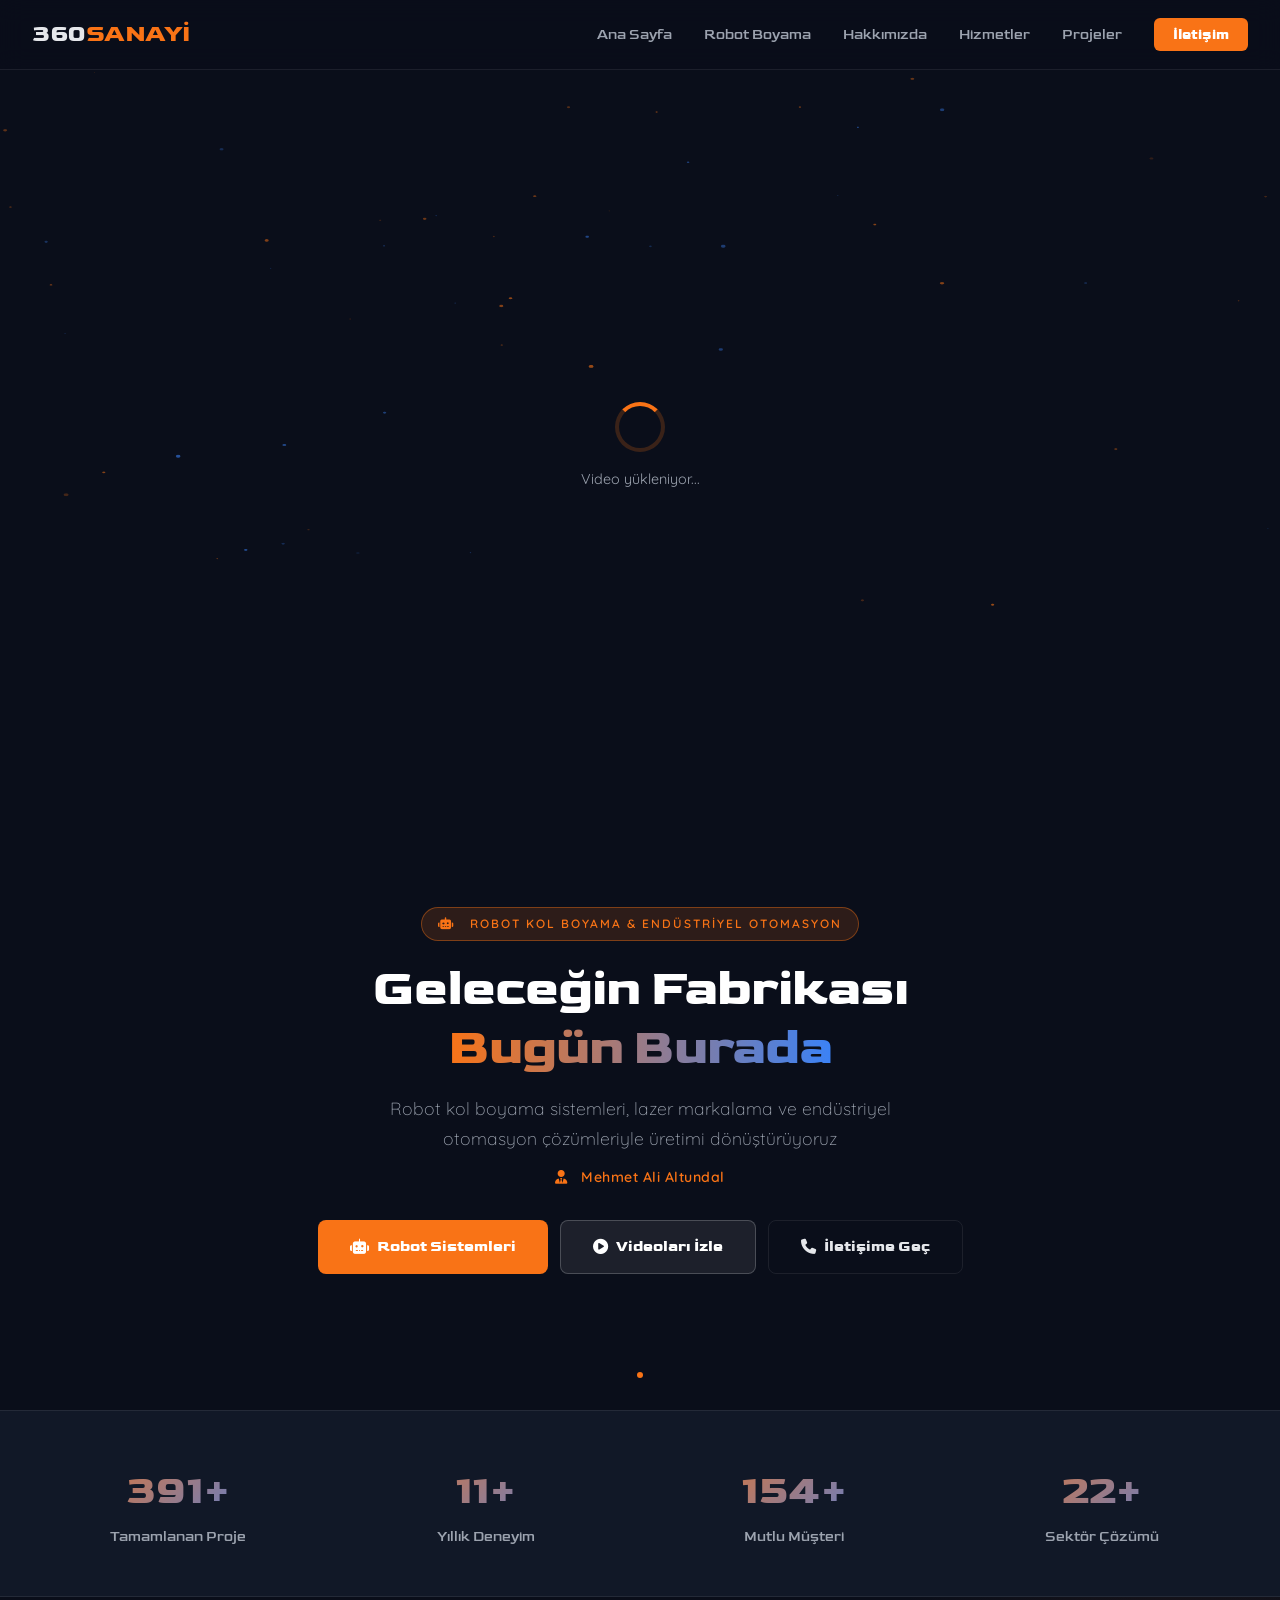
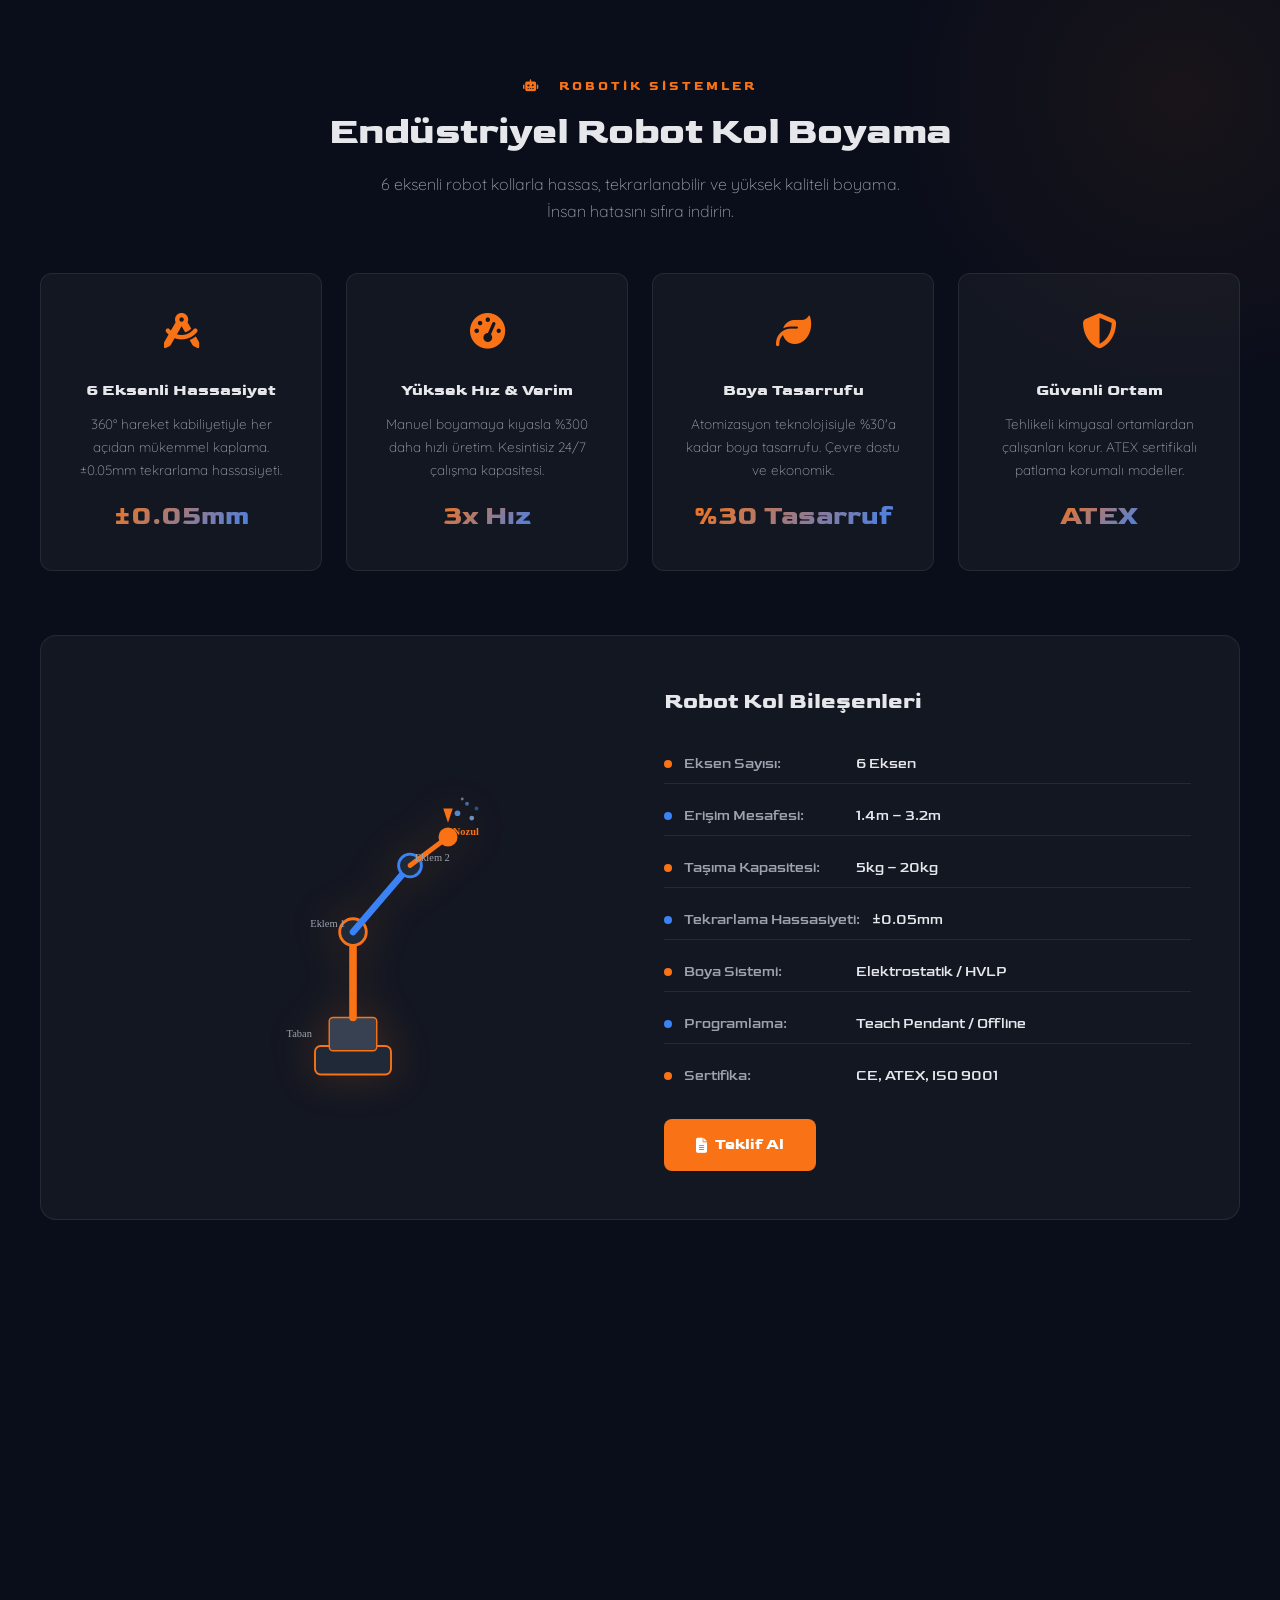
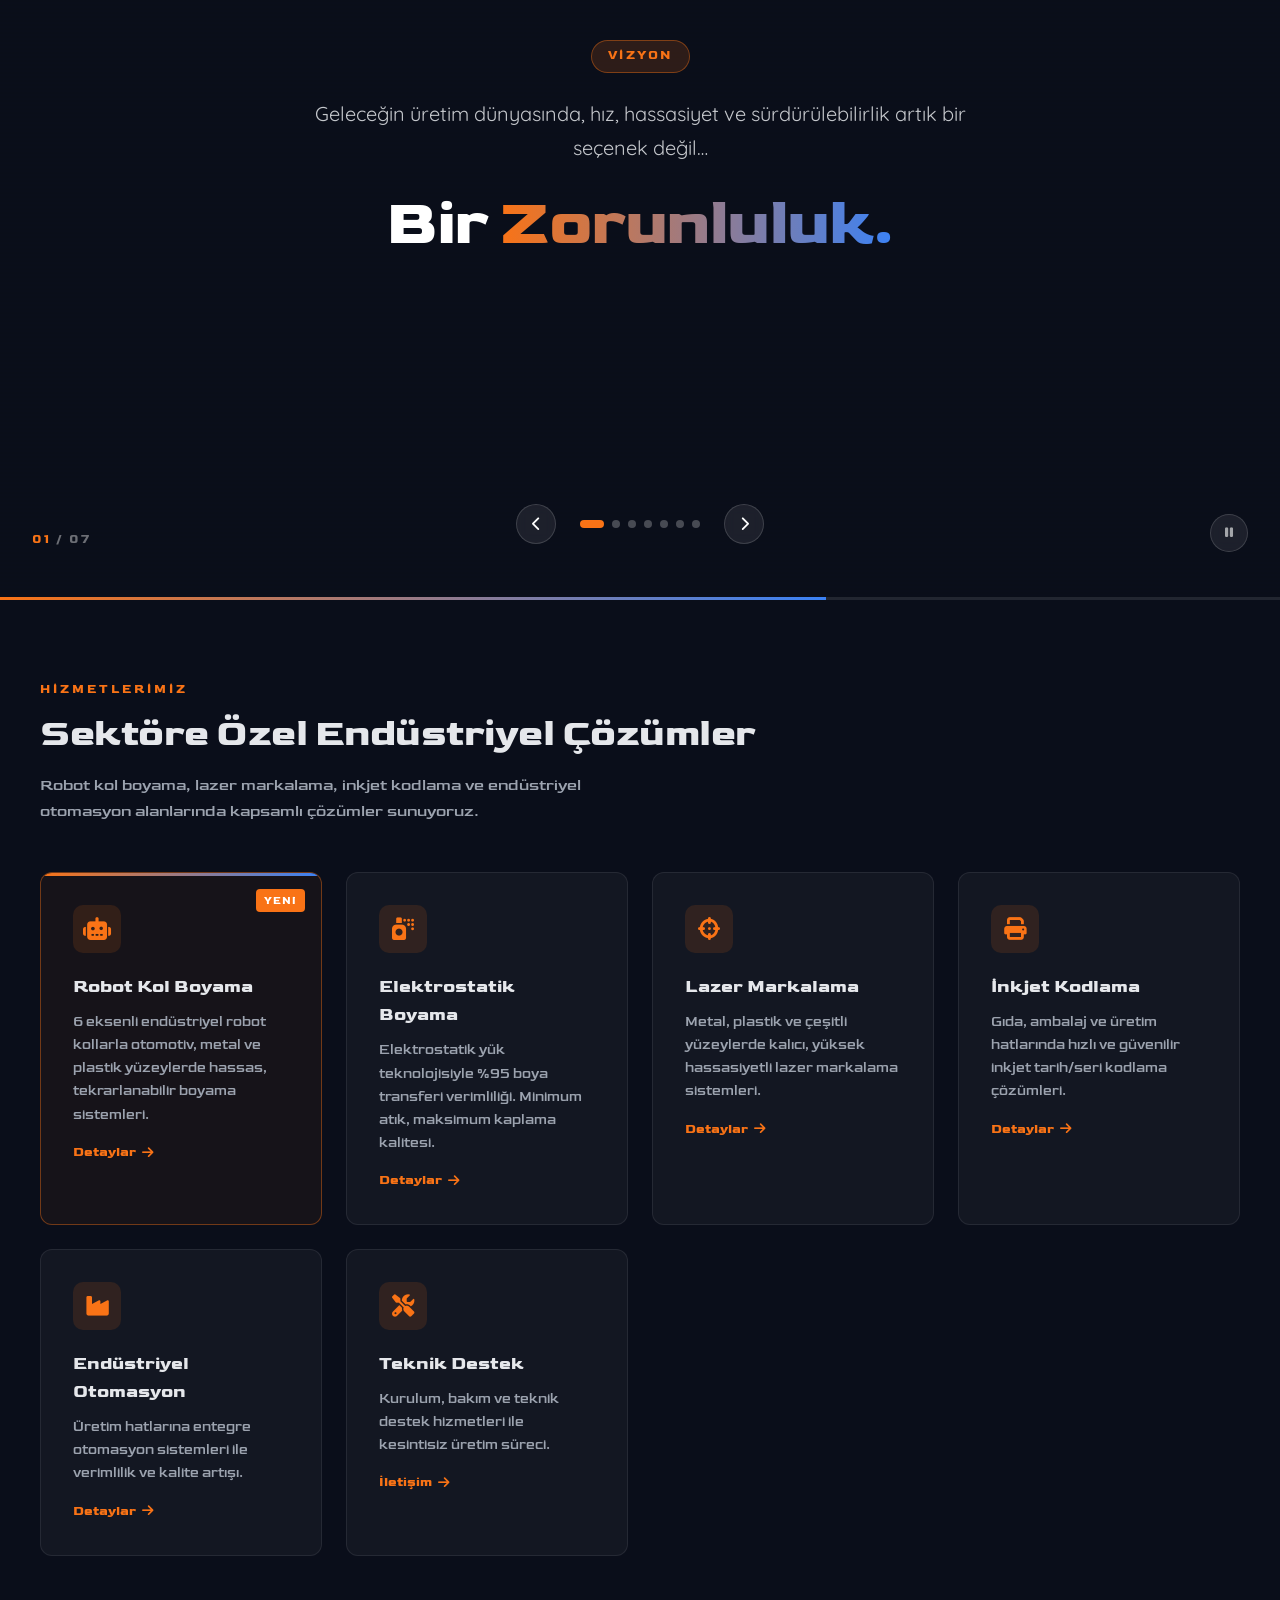
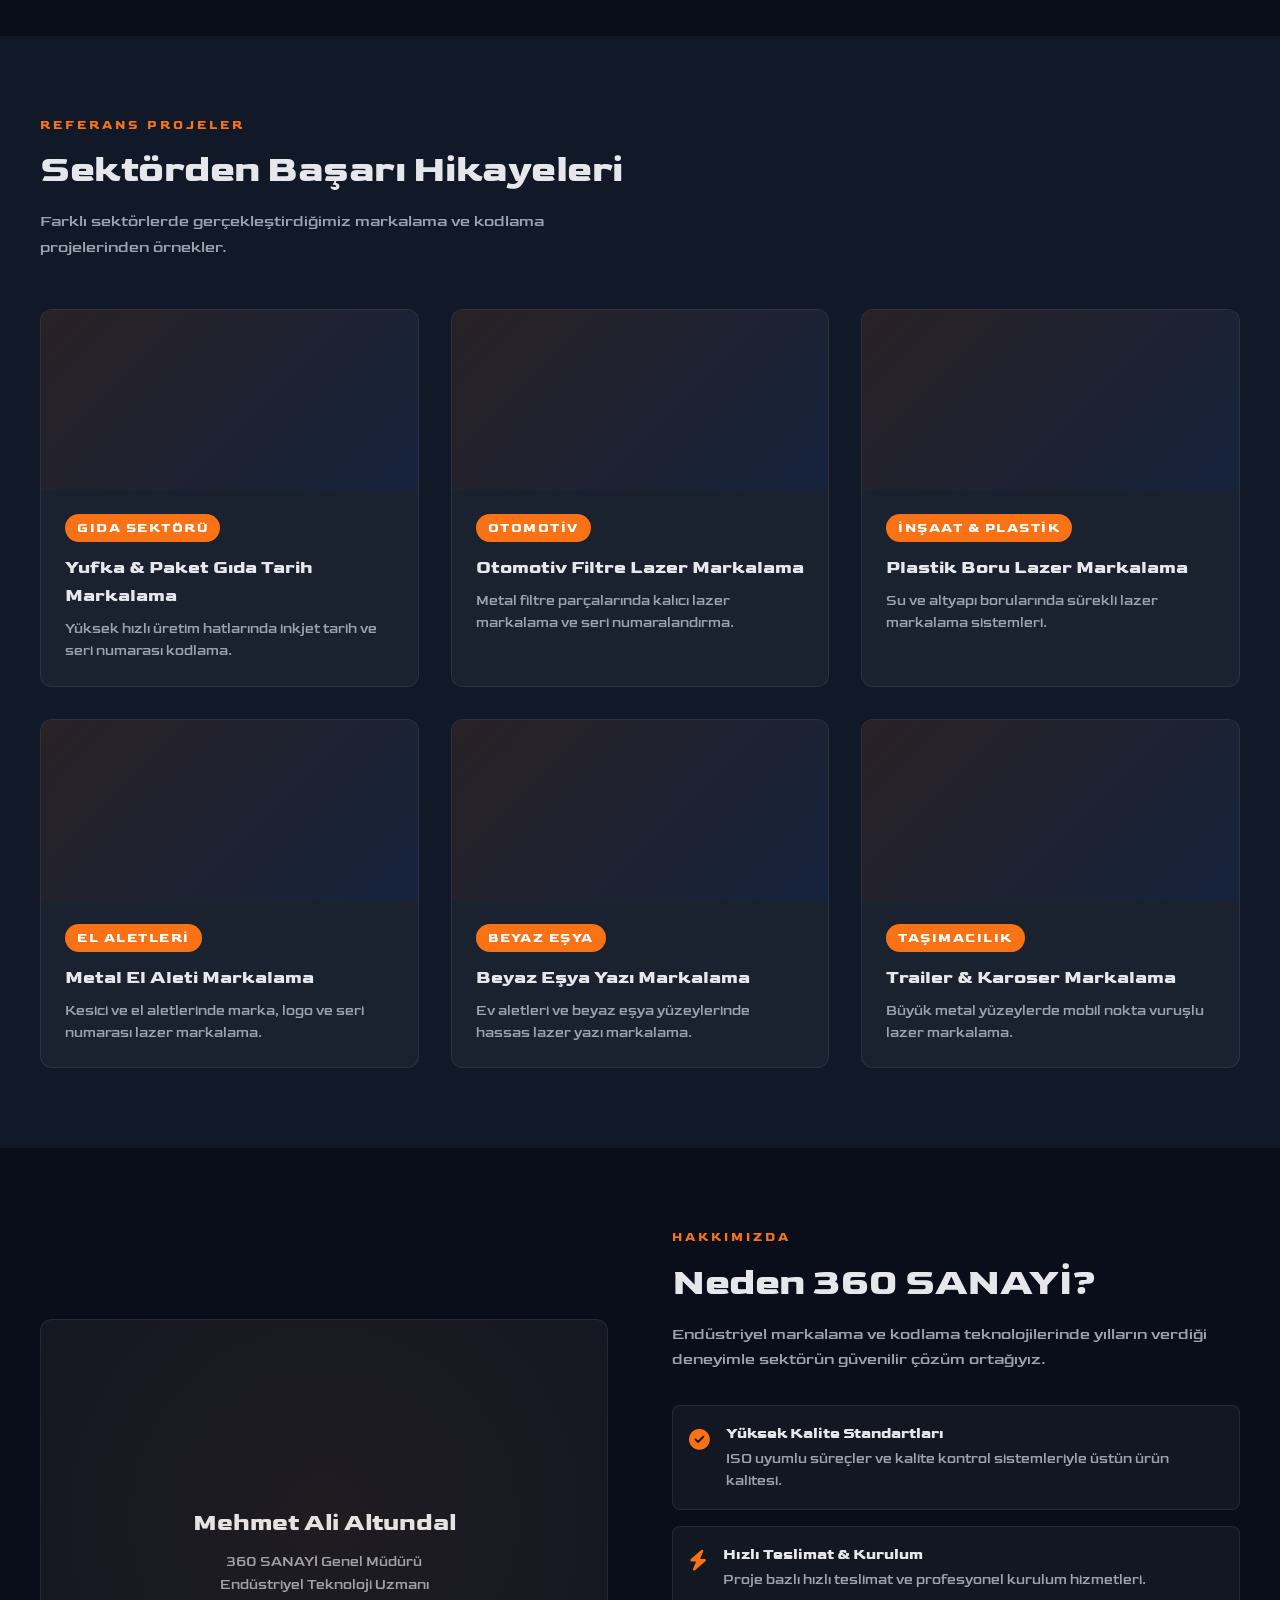
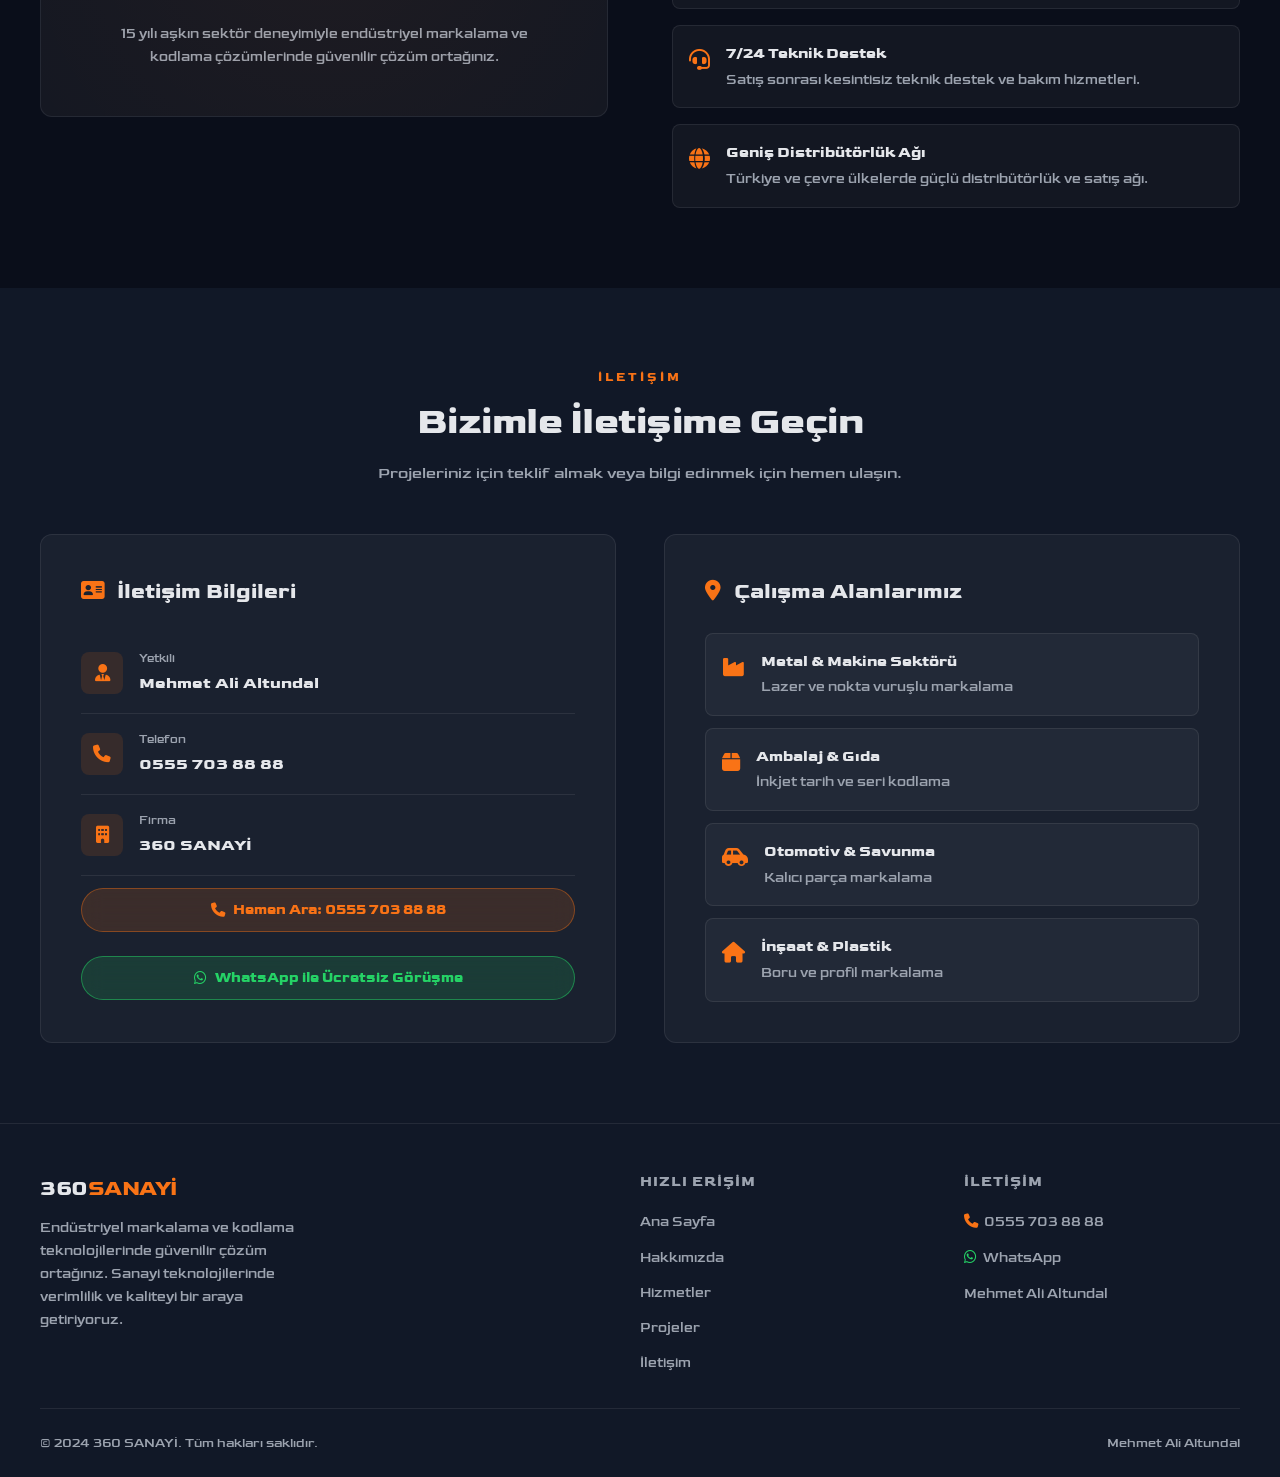
==== 360sanayi/index.html @ d9bbad99 "Proje kartlarına özel Unsplash görselleri eklendi - Ana sayfa ve projeler sayfasındaki tüm kartlara " ====
<!DOCTYPE html>
<html lang="tr">
<head>
  <meta charset="UTF-8">
  <meta name="viewport" content="width=device-width, initial-scale=1.0">
  <title>360 SANAYİ – Endüstriyel Çözümler & Robot Boyama</title>
  <meta name="description" content="Endüstriyel robot kol boyama sistemleri, lazer markalama ve otomasyon çözümleri. Sanayi teknolojilerinde verimlilik ve kalite.">
  <meta property="og:title" content="360 SANAYİ – Endüstriyel Robot Boyama & Otomasyon">
  <meta property="og:description" content="Robot kol boyama, lazer markalama ve endüstriyel otomasyon çözümleri.">
  <meta property="og:type" content="website">
  <link rel="icon" type="image/svg+xml" href="assets/favicon.svg">
  
  <!-- Google Fonts - Goldman & Quicksand -->
  <link rel="preconnect" href="https://fonts.googleapis.com">
  <link rel="preconnect" href="https://fonts.gstatic.com" crossorigin>
  <link href="https://fonts.googleapis.com/css2?family=Goldman:wght@400;700&family=Quicksand:wght@300;400;500;600;700&display=swap" rel="stylesheet">
  
  <!-- Font Awesome Preload -->
  <link rel="preload" href="https://cdnjs.cloudflare.com/ajax/libs/font-awesome/6.5.0/css/all.min.css" as="style" onload="this.onload=null;this.rel='stylesheet'">
  <noscript><link rel="stylesheet" href="https://cdnjs.cloudflare.com/ajax/libs/font-awesome/6.5.0/css/all.min.css"></noscript>
  
  <!-- Critical CSS Inline -->
  <style>
    /* ===== 360 SANAYİ - Critical CSS ===== */
    :root {
      --dark: #0a0e1a;
      --accent: #f97316;
      --accent2: #3b82f6;
      --text: #e5e7eb;
      --text-muted: #9ca3af;
      --font-primary: 'Goldman', sans-serif;
      --font-secondary: 'Quicksand', sans-serif;
    }
    
    *, *::before, *::after { box-sizing: border-box; margin: 0; padding: 0; }
    
    html { scroll-behavior: smooth; }
    
    body {
      font-family: var(--font-primary);
      background: var(--dark);
      color: var(--text);
      line-height: 1.6;
      overflow-x: hidden;
    }
    
    .font-secondary { font-family: var(--font-secondary); }
    .description { font-family: var(--font-secondary); font-weight: 300; }
    .cs-body { font-family: var(--font-secondary); font-weight: 300; }
    
    .hero { position: relative; padding-top: 70px; background: var(--dark); min-height: 100vh; }
    .hero-content { position: relative; z-index: 2; max-width: 800px; width: 100%; padding: 2.5rem 2rem 3.5rem; text-align: center; animation: fadeInUp 0.8s ease 0.2s both; margin-top: 2rem; }
    .hero-badge { display: inline-block; background: rgba(249,115,22,0.15); border: 1px solid rgba(249,115,22,0.4); color: var(--accent); font-size: 0.75rem; font-weight: 600; letter-spacing: 2px; text-transform: uppercase; padding: 0.4rem 1rem; border-radius: 50px; margin-bottom: 1.2rem; }
    .hero-highlight { background: linear-gradient(90deg, var(--accent), var(--accent2)); -webkit-background-clip: text; -webkit-text-fill-color: transparent; background-clip: text; }
    
    .hero-video-wrap { position: relative; width: 100%; height: 85vh; overflow: hidden; flex-shrink: 0; z-index: 1; }
    .hero-video-local { width: 100%; height: 100%; object-fit: contain; object-position: center; display: block; }
    
    .btn { display: inline-flex; align-items: center; gap: 0.5rem; padding: 0.75rem 1.5rem; border-radius: 8px; font-weight: 600; text-decoration: none; transition: all 0.3s ease; cursor: pointer; border: none; font-family: var(--font-primary); }
    .btn-primary { background: var(--accent); color: white; }
    .btn-primary:hover { background: #ea580c; transform: translateY(-2px); }
    
    @keyframes fadeInUp { 0% { transform: translateY(20px); opacity: 0; } 100% { transform: translateY(0); opacity: 1; } }
    .fade-in { opacity: 0; animation: fadeIn 0.8s ease-in-out forwards; }
  </style>
  
  <link rel="stylesheet" href="assets/style.css" media="print" onload="this.media='all'">
  
  <!-- Optimized JavaScript -->
  <script defer src="assets/main.js"></script>
<div id="splash">
  <div class="splash-logo-video">
    <div class="video-loading">
      <div class="spinner"></div>
      <p>Logo yükleniyor...</p>
    </div>
    <video autoplay muted playsinline id="splash-video" aria-label="360 SANAYİ Logo Animasyonu">
      <source src="assets/logo-animation.mp4" type="video/mp4">
      <div class="splash-logo-fallback">360<span>SANAYİ</span></div>
    </video>
  </div>
</div>

<!-- HEADER -->
<header>
  <a href="index.html" class="logo">360<span>SANAYİ</span></a>
  <nav>
    <ul>
      <li><a href="index.html">Ana Sayfa</a></li>
      <li><a href="#robot-boyama">Robot Boyama</a></li>
      <li><a href="hakkimizda.html">Hakkımızda</a></li>
      <li><a href="hizmetler.html">Hizmetler</a></li>
      <li><a href="projeler.html">Projeler</a></li>
      <li><a href="iletisim.html" class="nav-cta">İletişim</a></li>
    </ul>
  </nav>
  <div class="hamburger" aria-label="Menü">
    <span></span><span></span><span></span>
  </div>
</header>

<!-- MOBILE NAV -->
<div class="mobile-nav">
  <ul>
    <li><a href="index.html">Ana Sayfa</a></li>
    <li><a href="#robot-boyama">Robot Boyama</a></li>
    <li><a href="hakkimizda.html">Hakkımızda</a></li>
    <li><a href="hizmetler.html">Hizmetler</a></li>
    <li><a href="projeler.html">Projeler</a></li>
    <li><a href="iletisim.html">İletişim</a></li>
  </ul>
</div>

<!-- HERO -->
<section class="hero">

  <!-- Video — üstte kompakt, tam ekran değil -->
  <div class="hero-video-wrap">
    <div class="video-loading">
      <div class="spinner"></div>
      <p>Video yükleniyor...</p>
    </div>
    <video class="hero-video-local" autoplay muted loop playsinline aria-hidden="true" poster="assets/video-poster.jpg">
      <source src="assets/videoshowcase.mp4" type="video/mp4">
      <p class="video-error">Tarayıcınız video etiketini desteklemiyor.</p>
    </video>
    <div class="hero-video-fade"></div>
  </div>

  <canvas id="particles-canvas"></canvas>

  <!-- İçerik aşağıda, koyu arka planla net görünür -->
  <div class="hero-content">
    <div class="hero-badge font-secondary"><i class="fas fa-robot"></i> &nbsp; Robot Kol Boyama & Endüstriyel Otomasyon</div>
    <h1>Geleceğin Fabrikası<br><span class="hero-highlight">Bugün Burada</span></h1>
    <p class="description">Robot kol boyama sistemleri, lazer markalama ve endüstriyel otomasyon çözümleriyle üretimi dönüştürüyoruz</p>
    <div class="hero-author font-secondary"><i class="fas fa-user-tie"></i> &nbsp; Mehmet Ali Altundal</div>
    <div class="hero-actions">
      <a href="#robot-boyama" class="btn btn-primary"><i class="fas fa-robot"></i> Robot Sistemleri</a>
      <a href="#video-showcase" class="btn btn-video"><i class="fas fa-play-circle"></i> Videoları İzle</a>
      <a href="iletisim.html" class="btn btn-outline"><i class="fas fa-phone"></i> İletişime Geç</a>
    </div>
  </div>

  <div class="scroll-indicator">
    <div class="scroll-dot"></div>
  </div>
</section>

<!-- STATS -->
<div class="stats-section">
  <div class="container">
    <div class="stats-grid">
      <div>
        <div class="stat-number" data-target="500" data-suffix="+">0+</div>
        <div class="stat-label">Tamamlanan Proje</div>
      </div>
      <div>
        <div class="stat-number" data-target="15" data-suffix="+">0+</div>
        <div class="stat-label">Yıllık Deneyim</div>
      </div>
      <div>
        <div class="stat-number" data-target="200" data-suffix="+">0+</div>
        <div class="stat-label">Mutlu Müşteri</div>
      </div>
      <div>
        <div class="stat-number" data-target="30" data-suffix="+">0+</div>
        <div class="stat-label">Sektör Çözümü</div>
      </div>
    </div>
  </div>
</div>

<!-- ROBOT BOYAMA SECTION -->
<section id="robot-boyama" class="robot-section">
  <div class="container">
    <div class="fade-in" style="text-align:center;margin-bottom:3rem;">
      <div class="section-label"><i class="fas fa-robot"></i> &nbsp; Robotik Sistemler</div>
      <h2 class="section-title">Endüstriyel Robot Kol Boyama</h2>
      <p class="section-desc description" style="margin:0 auto;">6 eksenli robot kollarla hassas, tekrarlanabilir ve yüksek kaliteli boyama. İnsan hatasını sıfıra indirin.</p>
    </div>

    <div class="robot-features-grid">
      <div class="robot-feature-card fade-in">
        <div class="robot-feature-icon"><i class="fas fa-drafting-compass"></i></div>
        <h3>6 Eksenli Hassasiyet</h3>
        <p class="description">360° hareket kabiliyetiyle her açıdan mükemmel kaplama. ±0.05mm tekrarlama hassasiyeti.</p>
        <div class="robot-stat">±0.05mm</div>
      </div>
      <div class="robot-feature-card fade-in">
        <div class="robot-feature-icon"><i class="fas fa-tachometer-alt"></i></div>
        <h3>Yüksek Hız & Verim</h3>
        <p class="description">Manuel boyamaya kıyasla %300 daha hızlı üretim. Kesintisiz 24/7 çalışma kapasitesi.</p>
        <div class="robot-stat">3x Hız</div>
      </div>
      <div class="robot-feature-card fade-in">
        <div class="robot-feature-icon"><i class="fas fa-leaf"></i></div>
        <h3>Boya Tasarrufu</h3>
        <p class="description">Atomizasyon teknolojisiyle %30'a kadar boya tasarrufu. Çevre dostu ve ekonomik.</p>
        <div class="robot-stat">%30 Tasarruf</div>
      </div>
      <div class="robot-feature-card fade-in">
        <div class="robot-feature-icon"><i class="fas fa-shield-alt"></i></div>
        <h3>Güvenli Ortam</h3>
        <p class="description">Tehlikeli kimyasal ortamlardan çalışanları korur. ATEX sertifikalı patlama korumalı modeller.</p>
        <div class="robot-stat">ATEX</div>
      </div>
    </div>

    <!-- Interactive Robot Arm Diagram -->
    <div class="robot-diagram-wrap fade-in">
      <div class="robot-diagram">
        <div class="robot-arm-visual">
          <svg viewBox="0 0 400 350" class="robot-svg" aria-label="Robot kol diyagramı">
            <!-- Base -->
            <rect x="160" y="300" width="80" height="30" rx="6" fill="#1f2937" stroke="#f97316" stroke-width="2"/>
            <rect x="175" y="270" width="50" height="35" rx="4" fill="#374151" stroke="#f97316" stroke-width="1.5"/>
            <!-- Lower arm -->
            <line x1="200" y1="270" x2="200" y2="180" stroke="#f97316" stroke-width="8" stroke-linecap="round" class="robot-arm-lower"/>
            <!-- Joint 1 -->
            <circle cx="200" cy="180" r="14" fill="#1f2937" stroke="#f97316" stroke-width="3" class="robot-joint"/>
            <!-- Upper arm -->
            <line x1="200" y1="180" x2="260" y2="110" stroke="#3b82f6" stroke-width="7" stroke-linecap="round" class="robot-arm-upper"/>
            <!-- Joint 2 -->
            <circle cx="260" cy="110" r="12" fill="#1f2937" stroke="#3b82f6" stroke-width="3" class="robot-joint"/>
            <!-- Wrist -->
            <line x1="260" y1="110" x2="300" y2="80" stroke="#f97316" stroke-width="5" stroke-linecap="round" class="robot-arm-wrist"/>
            <!-- Spray nozzle -->
            <circle cx="300" cy="80" r="10" fill="#f97316" class="robot-nozzle"/>
            <polygon points="300,65 295,50 305,50" fill="#f97316" class="robot-nozzle"/>
            <!-- Spray particles -->
            <g class="spray-particles">
              <circle cx="310" cy="55" r="3" fill="#60a5fa" opacity="0.8"/>
              <circle cx="320" cy="45" r="2" fill="#60a5fa" opacity="0.6"/>
              <circle cx="325" cy="60" r="2.5" fill="#93c5fd" opacity="0.7"/>
              <circle cx="315" cy="40" r="1.5" fill="#bfdbfe" opacity="0.5"/>
              <circle cx="330" cy="50" r="2" fill="#60a5fa" opacity="0.4"/>
            </g>
            <!-- Labels -->
            <text x="130" y="290" fill="#9ca3af" font-size="11" font-family="Inter">Taban</text>
            <text x="155" y="175" fill="#9ca3af" font-size="11" font-family="Inter">Eklem 1</text>
            <text x="265" y="105" fill="#9ca3af" font-size="11" font-family="Inter">Eklem 2</text>
            <text x="305" y="78" fill="#f97316" font-size="11" font-family="Inter" font-weight="bold">Nozul</text>
          </svg>
        </div>
        <div class="robot-diagram-info">
          <h3>Robot Kol Bileşenleri</h3>
          <div class="robot-spec-list">
            <div class="robot-spec"><span class="spec-dot orange"></span><strong>Eksen Sayısı:</strong> 6 Eksen</div>
            <div class="robot-spec"><span class="spec-dot blue"></span><strong>Erişim Mesafesi:</strong> 1.4m – 3.2m</div>
            <div class="robot-spec"><span class="spec-dot orange"></span><strong>Taşıma Kapasitesi:</strong> 5kg – 20kg</div>
            <div class="robot-spec"><span class="spec-dot blue"></span><strong>Tekrarlama Hassasiyeti:</strong> ±0.05mm</div>
            <div class="robot-spec"><span class="spec-dot orange"></span><strong>Boya Sistemi:</strong> Elektrostatik / HVLP</div>
            <div class="robot-spec"><span class="spec-dot blue"></span><strong>Programlama:</strong> Teach Pendant / Offline</div>
            <div class="robot-spec"><span class="spec-dot orange"></span><strong>Sertifika:</strong> CE, ATEX, ISO 9001</div>
          </div>
          <a href="iletisim.html" class="btn btn-primary" style="margin-top:1.5rem;display:inline-flex;">
            <i class="fas fa-file-alt"></i> Teklif Al
          </a>
        </div>
      </div>
    </div>
  </div>
</section>

<!-- CİNEMATİK SHOWCASE -->
<section id="video-showcase" class="cinematic-showcase">

  <div class="cs-bg-layer">
    <div class="cs-bg cs-bg--1"></div>
    <div class="cs-bg cs-bg--2"></div>
    <div class="cs-bg cs-bg--3"></div>
    <div class="cs-bg cs-bg--4"></div>
    <div class="cs-bg cs-bg--5"></div>
    <div class="cs-bg cs-bg--6"></div>
    <div class="cs-bg cs-bg--7"></div>
    <div class="cs-overlay"></div>
    <div class="cs-scanlines"></div>
  </div>

  <div class="cs-stage" id="cs-stage">

    <div class="cs-scene" data-scene="0">
      <div class="cs-scene-inner">
        <div class="cs-tag">Vizyon</div>
        <p class="cs-body description">Geleceğin üretim dünyasında, hız, hassasiyet ve sürdürülebilirlik artık bir seçenek değil…</p>
        <h2 class="cs-headline">Bir <span>Zorunluluk.</span></h2>
      </div>
    </div>

    <div class="cs-scene" data-scene="1">
      <div class="cs-scene-inner">
        <div class="cs-tag"><i class="fas fa-robot"></i> &nbsp; Robot Teknolojisi</div>
        <p class="cs-body description">Endüstriyel robot teknolojileriyle, üretim süreçlerini yeniden tanımlıyoruz.</p>
        <h2 class="cs-headline">Mikron Hassasiyet.<br><span>Maksimum Verimlilik.</span></h2>
      </div>
    </div>

    <div class="cs-scene" data-scene="2">
      <div class="cs-scene-inner">
        <div class="cs-tag"><i class="fas fa-spray-can"></i> &nbsp; Robotik Boyama</div>
        <p class="cs-body description">Gelişmiş robotik boyama çözümlerimizle; homojen kaplama, minimum fire ve maksimum kaliteyi standart hale getiriyoruz.</p>
        <h2 class="cs-headline">Sıfır Hata.<br><span>Sonsuz Kalite.</span></h2>
      </div>
    </div>

    <div class="cs-scene" data-scene="3">
      <div class="cs-scene-inner">
        <div class="cs-tag"><i class="fas fa-flask"></i> &nbsp; Ar-Ge</div>
        <p class="cs-body description">Her proje, güçlü bir mühendislik altyapısı ve sürekli gelişen Ar-Ge yaklaşımıyla hayat bulur.</p>
        <h2 class="cs-headline">Sadece Sistem Değil…<br><span>Geleceği Tasarlıyoruz.</span></h2>
      </div>
    </div>

    <div class="cs-scene" data-scene="4">
      <div class="cs-scene-inner">
        <div class="cs-tag"><i class="fas fa-cogs"></i> &nbsp; Otomasyon</div>
        <p class="cs-body description">Otomasyon, mekatronik ve proses mühendisliğini bir araya getirerek işletmelerin rekabet gücünü artırıyoruz.</p>
        <h2 class="cs-headline">Üretimi<br><span>Dönüştürüyoruz.</span></h2>
      </div>
    </div>

    <div class="cs-scene" data-scene="5">
      <div class="cs-scene-inner">
        <div class="cs-tag"><i class="fas fa-globe"></i> &nbsp; Global Vizyon</div>
        <p class="cs-body description">Uluslararası tecrübemiz ve çok sektörlü uzmanlığımızla, endüstrinin her alanına değer katıyoruz.</p>
        <h2 class="cs-headline">Her Sektörde.<br><span>Her Ölçekte.</span></h2>
      </div>
    </div>

    <div class="cs-scene cs-scene--finale" data-scene="6">
      <div class="cs-scene-inner">
        <div class="cs-logo-big">360<span>SANAYİ</span></div>
        <div class="cs-slogan-line"><span class="cs-slogan-part">Teknolojiyi üretime dönüştüren akıl.</span></div>
        <div class="cs-slogan-line cs-slogan-line--2"><span class="cs-slogan-part">Verimliliği geleceğe taşıyan güç.</span></div>
        <div class="cs-finale-actions">
          <a href="iletisim.html" class="btn btn-primary"><i class="fas fa-phone"></i> Bizimle Çalışın</a>
          <a href="#robot-boyama" class="btn btn-outline"><i class="fas fa-robot"></i> Sistemleri Keşfet</a>
        </div>
      </div>
    </div>

  </div>

  <div class="cs-controls">
    <button class="cs-btn-prev" id="cs-prev" aria-label="Önceki sahne"><i class="fas fa-chevron-left"></i></button>
    <div class="cs-dots" id="cs-dots">
      <button class="cs-dot" data-index="0" aria-label="Sahne 1"></button>
      <button class="cs-dot" data-index="1" aria-label="Sahne 2"></button>
      <button class="cs-dot" data-index="2" aria-label="Sahne 3"></button>
      <button class="cs-dot" data-index="3" aria-label="Sahne 4"></button>
      <button class="cs-dot" data-index="4" aria-label="Sahne 5"></button>
      <button class="cs-dot" data-index="5" aria-label="Sahne 6"></button>
      <button class="cs-dot" data-index="6" aria-label="Kapanış"></button>
    </div>
    <button class="cs-btn-next" id="cs-next" aria-label="Sonraki sahne"><i class="fas fa-chevron-right"></i></button>
  </div>

  <div class="cs-progress-bar"><div class="cs-progress-fill" id="cs-progress"></div></div>
  <button class="cs-playpause" id="cs-playpause" aria-label="Duraklat"><i class="fas fa-pause"></i></button>
  <div class="cs-counter"><span id="cs-current">01</span> / <span>07</span></div>

</section>

<!-- VIDEO MODAL -->
<div id="video-modal" class="video-modal" role="dialog" aria-modal="true" aria-label="Video oynatıcı">
  <div class="video-modal-backdrop" onclick="closeVideoModal()"></div>
  <div class="video-modal-content">
    <button class="video-modal-close" onclick="closeVideoModal()" aria-label="Kapat"><i class="fas fa-times"></i></button>
    <iframe id="modal-video-iframe" src="" allow="autoplay; encrypted-media" allowfullscreen title="Video"></iframe>
  </div>
</div>
<section id="hizmetler">
  <div class="container">
    <div class="fade-in">
      <div class="section-label">Hizmetlerimiz</div>
      <h2 class="section-title">Sektöre Özel Endüstriyel Çözümler</h2>
      <p class="section-desc">Robot kol boyama, lazer markalama, inkjet kodlama ve endüstriyel otomasyon alanlarında kapsamlı çözümler sunuyoruz.</p>
    </div>
    <div class="services-grid">
      <div class="service-card fade-in service-card--featured">
        <div class="service-icon"><i class="fas fa-robot"></i></div>
        <div class="service-badge-new">YENİ</div>
        <h3>Robot Kol Boyama</h3>
        <p>6 eksenli endüstriyel robot kollarla otomotiv, metal ve plastik yüzeylerde hassas, tekrarlanabilir boyama sistemleri.</p>
        <a href="#robot-boyama" class="service-link">Detaylar <i class="fas fa-arrow-right"></i></a>
      </div>
      <div class="service-card fade-in">
        <div class="service-icon"><i class="fas fa-spray-can"></i></div>
        <h3>Elektrostatik Boyama</h3>
        <p>Elektrostatik yük teknolojisiyle %95 boya transferi verimliliği. Minimum atık, maksimum kaplama kalitesi.</p>
        <a href="hizmetler.html" class="service-link">Detaylar <i class="fas fa-arrow-right"></i></a>
      </div>
      <div class="service-card fade-in">
        <div class="service-icon"><i class="fas fa-crosshairs"></i></div>
        <h3>Lazer Markalama</h3>
        <p>Metal, plastik ve çeşitli yüzeylerde kalıcı, yüksek hassasiyetli lazer markalama sistemleri.</p>
        <a href="hizmetler.html" class="service-link">Detaylar <i class="fas fa-arrow-right"></i></a>
      </div>
      <div class="service-card fade-in">
        <div class="service-icon"><i class="fas fa-print"></i></div>
        <h3>İnkjet Kodlama</h3>
        <p>Gıda, ambalaj ve üretim hatlarında hızlı ve güvenilir inkjet tarih/seri kodlama çözümleri.</p>
        <a href="hizmetler.html" class="service-link">Detaylar <i class="fas fa-arrow-right"></i></a>
      </div>
      <div class="service-card fade-in">
        <div class="service-icon"><i class="fas fa-industry"></i></div>
        <h3>Endüstriyel Otomasyon</h3>
        <p>Üretim hatlarına entegre otomasyon sistemleri ile verimlilik ve kalite artışı.</p>
        <a href="hizmetler.html" class="service-link">Detaylar <i class="fas fa-arrow-right"></i></a>
      </div>
      <div class="service-card fade-in">
        <div class="service-icon"><i class="fas fa-tools"></i></div>
        <h3>Teknik Destek</h3>
        <p>Kurulum, bakım ve teknik destek hizmetleri ile kesintisiz üretim süreci.</p>
        <a href="iletisim.html" class="service-link">İletişim <i class="fas fa-arrow-right"></i></a>
      </div>
    </div>
  </div>
</section>

<!-- PROJECTS -->
<section class="projects-section" id="projeler">
  <div class="container">
    <div class="fade-in">
      <div class="section-label">Referans Projeler</div>
      <h2 class="section-title">Sektörden Başarı Hikayeleri</h2>
      <p class="section-desc">Farklı sektörlerde gerçekleştirdiğimiz markalama ve kodlama projelerinden örnekler.</p>
    </div>
    <div class="projects-grid">
      <div class="project-card fade-in">
        <div class="project-thumb" style="background-image: url('https://plus.unsplash.com/premium_photo-1661425663300-e7663b3be5c2?q=80&w=874&auto=format&fit=crop&ixlib=rb-4.1.0&ixid=M3wxMjA3fDB8MHxwaG90by1wYWdlfHx8fGVufDB8fHx8fA%3D%3D'); background-size: cover; background-position: center; height: 180px; position: relative; display: flex; align-items: center; justify-content: center;">
        </div>
        <div class="project-info">
          <div class="project-tag">Gıda Sektörü</div>
          <h3>Yufka & Paket Gıda Tarih Markalama</h3>
          <p>Yüksek hızlı üretim hatlarında inkjet tarih ve seri numarası kodlama.</p>
        </div>
      </div>
      <div class="project-card fade-in">
        <div class="project-thumb" style="background-image: url('https://images.unsplash.com/photo-1567789884554-0b844b597180?q=80&w=870&auto=format&fit=crop&ixlib=rb-4.1.0&ixid=M3wxMjA3fDB8MHxwaG90by1wYWdlfHx8fGVufDB8fHx8fA%3D%3D'); background-size: cover; background-position: center; height: 180px; position: relative; display: flex; align-items: center; justify-content: center;">
        </div>
        <div class="project-info">
          <div class="project-tag">Otomotiv</div>
          <h3>Otomotiv Filtre Lazer Markalama</h3>
          <p>Metal filtre parçalarında kalıcı lazer markalama ve seri numaralandırma.</p>
        </div>
      </div>
      <div class="project-card fade-in">
        <div class="project-thumb" style="background-image: url('https://plus.unsplash.com/premium_photo-1716396588873-db76b49dfd36?q=80&w=1032&auto=format&fit=crop&ixlib=rb-4.1.0&ixid=M3wxMjA3fDB8MHxwaG90by1wYWdlfHx8fGVufDB8fHx8fA%3D%3D'); background-size: cover; background-position: center; height: 180px; position: relative; display: flex; align-items: center; justify-content: center;">
        </div>
        <div class="project-info">
          <div class="project-tag">İnşaat & Plastik</div>
          <h3>Plastik Boru Lazer Markalama</h3>
          <p>Su ve altyapı borularında sürekli lazer markalama sistemleri.</p>
        </div>
      </div>
      <div class="project-card fade-in">
        <div class="project-thumb" style="background-image: url('https://plus.unsplash.com/premium_photo-1682144562076-19fa1b95ef4e?q=80&w=869&auto=format&fit=crop&ixlib=rb-4.1.0&ixid=M3wxMjA3fDB8MHxwaG90by1wYWdlfHx8fGVufDB8fHx8fA%3D%3D'); background-size: cover; background-position: center; height: 180px; position: relative; display: flex; align-items: center; justify-content: center;">
        </div>
        <div class="project-info">
          <div class="project-tag">El Aletleri</div>
          <h3>Metal El Aleti Markalama</h3>
          <p>Kesici ve el aletlerinde marka, logo ve seri numarası lazer markalama.</p>
        </div>
      </div>
      <div class="project-card fade-in">
        <div class="project-thumb" style="background-image: url('https://images.unsplash.com/photo-1757233297886-f07bd0f626b5?q=80&w=866&auto=format&fit=crop&ixlib=rb-4.1.0&ixid=M3wxMjA3fDB8MHxwaG90by1wYWdlfHx8fGVufDB8fHx8fA%3D%3D'); background-size: cover; background-position: center; height: 180px; position: relative; display: flex; align-items: center; justify-content: center;">
        </div>
        <div class="project-info">
          <div class="project-tag">Beyaz Eşya</div>
          <h3>Beyaz Eşya Yazı Markalama</h3>
          <p>Ev aletleri ve beyaz eşya yüzeylerinde hassas lazer yazı markalama.</p>
        </div>
      </div>
      <div class="project-card fade-in">
        <div class="project-thumb" style="background-image: url('https://images.unsplash.com/photo-1716880288871-c15d8519f5b3?q=80&w=774&auto=format&fit=crop&ixlib=rb-4.1.0&ixid=M3wxMjA3fDB8MHxwaG90by1wYWdlfHx8fGVufDB8fHx8fA%3D%3D'); background-size: cover; background-position: center; height: 180px; position: relative; display: flex; align-items: center; justify-content: center;">
        </div>
        <div class="project-info">
          <div class="project-tag">Taşımacılık</div>
          <h3>Trailer & Karoser Markalama</h3>
          <p>Büyük metal yüzeylerde mobil nokta vuruşlu lazer markalama.</p>
        </div>
      </div>
    </div>
  </div>
</section>

<!-- ABOUT -->
<section id="hakkimizda">
  <div class="container">
    <div class="about-grid">
      <div class="about-visual fade-in">
        <div class="about-icon" style="background-image: url('https://images.unsplash.com/photo-1496171367470-9ed9a91ea931?q=80&w=870&auto=format&fit=crop&ixlib=rb-4.1.0&ixid=M3wxMjA3fDB8MHxwaG90by1wYWdlfHx8fGVufDB8fHx8fA%3D%3D'); background-size: cover; background-position: center; width: 120px; height: 120px; border-radius: 50%; margin-bottom: 1rem;"></div>
        <h3>Mehmet Ali Altundal</h3>
        <p>360 SANAYİ Genel Müdürü<br>Endüstriyel Teknoloji Uzmanı</p>
        <br>
        <p style="color:var(--text-muted);font-size:0.9rem;">15 yılı aşkın sektör deneyimiyle endüstriyel markalama ve kodlama çözümlerinde güvenilir çözüm ortağınız.</p>
      </div>
      <div class="fade-in">
        <div class="section-label">Hakkımızda</div>
        <h2 class="section-title">Neden 360 SANAYİ?</h2>
        <p class="section-desc" style="margin-bottom:1.5rem;">Endüstriyel markalama ve kodlama teknolojilerinde yılların verdiği deneyimle sektörün güvenilir çözüm ortağıyız.</p>
        <div class="about-features">
          <div class="feature-item">
            <div class="feature-icon"><i class="fas fa-check-circle"></i></div>
            <div>
              <h4>Yüksek Kalite Standartları</h4>
              <p>ISO uyumlu süreçler ve kalite kontrol sistemleriyle üstün ürün kalitesi.</p>
            </div>
          </div>
          <div class="feature-item">
            <div class="feature-icon"><i class="fas fa-bolt"></i></div>
            <div>
              <h4>Hızlı Teslimat & Kurulum</h4>
              <p>Proje bazlı hızlı teslimat ve profesyonel kurulum hizmetleri.</p>
            </div>
          </div>
          <div class="feature-item">
            <div class="feature-icon"><i class="fas fa-headset"></i></div>
            <div>
              <h4>7/24 Teknik Destek</h4>
              <p>Satış sonrası kesintisiz teknik destek ve bakım hizmetleri.</p>
            </div>
          </div>
          <div class="feature-item">
            <div class="feature-icon"><i class="fas fa-globe"></i></div>
            <div>
              <h4>Geniş Distribütörlük Ağı</h4>
              <p>Türkiye ve çevre ülkelerde güçlü distribütörlük ve satış ağı.</p>
            </div>
          </div>
        </div>
      </div>
    </div>
  </div>
</section>

<!-- CONTACT PREVIEW -->
<section class="contact-section" id="iletisim">
  <div class="container">
    <div class="fade-in" style="text-align:center;margin-bottom:1rem;">
      <div class="section-label">İletişim</div>
      <h2 class="section-title">Bizimle İletişime Geçin</h2>
      <p class="section-desc" style="margin:0 auto;">Projeleriniz için teklif almak veya bilgi edinmek için hemen ulaşın.</p>
    </div>
    <div class="contact-grid">
      <div class="contact-card fade-in">
        <h3><i class="fas fa-address-card" style="color:var(--accent);margin-right:0.5rem;"></i> İletişim Bilgileri</h3>
        <div class="contact-item">
          <div class="contact-item-icon"><i class="fas fa-user-tie"></i></div>
          <div>
            <div class="contact-item-label">Yetkili</div>
            <div class="contact-item-value">Mehmet Ali Altundal</div>
          </div>
        </div>
        <div class="contact-item">
          <div class="contact-item-icon"><i class="fas fa-phone"></i></div>
          <div>
            <div class="contact-item-label">Telefon</div>
            <div class="contact-item-value"><a href="tel:+905557038888">0555 703 88 88</a></div>
          </div>
        </div>
        <div class="contact-item">
          <div class="contact-item-icon"><i class="fas fa-building"></i></div>
          <div>
            <div class="contact-item-label">Firma</div>
            <div class="contact-item-value">360 SANAYİ</div>
          </div>
        </div>
        <a href="tel:+905557038888" class="phone-btn" style="background: rgba(249, 115, 22, 0.15); backdrop-filter: blur(10px); border: 1px solid rgba(249, 115, 22, 0.4); padding: 0.6rem 1.2rem; font-size: 0.9rem; border-radius: 25px; display: inline-flex; align-items: center; gap: 0.5rem; transition: all 0.3s ease; margin-right: 0.5rem; color: #f97316;"><i class="fas fa-phone"></i> Hemen Ara: 0555 703 88 88</a>
        <a href="https://wa.me/905557038888" target="_blank" rel="noopener" class="whatsapp-btn" style="background: rgba(37, 211, 102, 0.15); backdrop-filter: blur(10px); border: 1px solid rgba(37, 211, 102, 0.5); padding: 0.6rem 1.2rem; font-size: 0.9rem; border-radius: 25px; display: inline-flex; align-items: center; gap: 0.5rem; transition: all 0.3s ease; color: #25d366;"><i class="fab fa-whatsapp"></i> WhatsApp ile Ücretsiz Görüşme</a>
      </div>
      <div class="contact-card fade-in">
        <h3><i class="fas fa-map-marker-alt" style="color:var(--accent);margin-right:0.5rem;"></i> Çalışma Alanlarımız</h3>
        <div style="display:flex;flex-direction:column;gap:0.75rem;margin-top:0.5rem;">
          <div class="feature-item"><div class="feature-icon"><i class="fas fa-industry"></i></div><div><h4>Metal & Makine Sektörü</h4><p>Lazer ve nokta vuruşlu markalama</p></div></div>
          <div class="feature-item"><div class="feature-icon"><i class="fas fa-box"></i></div><div><h4>Ambalaj & Gıda</h4><p>İnkjet tarih ve seri kodlama</p></div></div>
          <div class="feature-item"><div class="feature-icon"><i class="fas fa-car-side"></i></div><div><h4>Otomotiv & Savunma</h4><p>Kalıcı parça markalama</p></div></div>
          <div class="feature-item"><div class="feature-icon"><i class="fas fa-home"></i></div><div><h4>İnşaat & Plastik</h4><p>Boru ve profil markalama</p></div></div>
        </div>
      </div>
    </div>
  </div>
</section>

<!-- FOOTER -->
<footer>
  <div class="container">
    <div class="footer-grid">
      <div class="footer-brand">
        <div class="logo">360<span>SANAYİ</span></div>
        <p>Endüstriyel markalama ve kodlama teknolojilerinde güvenilir çözüm ortağınız. Sanayi teknolojilerinde verimlilik ve kaliteyi bir araya getiriyoruz.</p>
      </div>
      <div class="footer-col">
        <h4>Hızlı Erişim</h4>
        <ul>
          <li><a href="index.html">Ana Sayfa</a></li>
          <li><a href="hakkimizda.html">Hakkımızda</a></li>
          <li><a href="hizmetler.html">Hizmetler</a></li>
          <li><a href="projeler.html">Projeler</a></li>
          <li><a href="iletisim.html">İletişim</a></li>
        </ul>
      </div>
      <div class="footer-col">
        <h4>İletişim</h4>
        <ul>
          <li><a href="tel:+905557038888"><i class="fas fa-phone" style="margin-right:0.4rem;color:var(--accent);"></i>0555 703 88 88</a></li>
          <li><a href="https://wa.me/905557038888" target="_blank" rel="noopener"><i class="fab fa-whatsapp" style="margin-right:0.4rem;color:#25d366;"></i>WhatsApp</a></li>
          <li style="color:var(--text-muted);font-size:0.85rem;padding-top:0.25rem;">Mehmet Ali Altundal</li>
        </ul>
      </div>
    </div>
    <div class="footer-bottom">
      <p>&copy; 2024 360 SANAYİ. Tüm hakları saklıdır.</p>
      <p>Mehmet Ali Altundal</p>
    </div>
  </div>
</footer>

<script src="assets/main.js"></script>
</body>
</html>
---- 360sanayi/assets/style.css ----
/* ===== 360 SANAYİ - Modern Industrial Theme ===== */
@import url('https://fonts.googleapis.com/css2?family=Goldman:wght@400;700&family=Quicksand:wght@300;400;500;600;700&display=swap');

:root {
  --dark: #0a0e1a;
  --dark2: #111827;
  --dark3: #1f2937;
  --accent: #f97316;
  --accent2: #3b82f6;
  --text: #e5e7eb;
  --text-muted: #9ca3af;
  --border: rgba(255,255,255,0.08);
  --card-bg: rgba(255,255,255,0.04);
  --radius: 12px;
  --transition: 0.3s ease;
  
  /* Font Variables */
  --font-primary: 'Goldman', sans-serif;
  --font-secondary: 'Quicksand', sans-serif;
}

*, *::before, *::after { box-sizing: border-box; margin: 0; padding: 0; }

html { scroll-behavior: smooth; }

body {
  font-family: var(--font-primary);
  background: var(--dark);
  color: var(--text);
  line-height: 1.6;
  overflow-x: hidden;
}

/* Font Classes */
.font-secondary {
  font-family: var(--font-secondary);
}

.subtitle {
  font-family: var(--font-secondary);
  font-weight: 400;
  font-size: 1.1rem;
  color: var(--text-muted);
}

.description {
  font-family: var(--font-secondary);
  font-weight: 300;
  font-size: 1rem;
  line-height: 1.7;
  color: var(--text-muted);
}

.cs-body {
  font-family: var(--font-secondary);
  font-weight: 300;
  font-size: 1rem;
  line-height: 1.7;
  color: var(--text-muted);
}

a { color: inherit; text-decoration: none; }
img { max-width: 100%; height: auto; display: block; }

/* ===== SPLASH SCREEN ===== */
#splash {
  position: fixed;
  inset: 0;
  background: var(--dark);
  display: flex;
  align-items: center;
  justify-content: center;
  z-index: 9999;
  transition: opacity 0.6s ease, visibility 0.6s ease;
}
#splash.hidden { opacity: 0; visibility: hidden; }

.splash-logo-video {
  display: flex;
  align-items: center;
  justify-content: center;
}
.splash-logo-video video {
  max-width: 420px;
  width: 80vw;
  height: auto;
  border-radius: 8px;
}
.splash-logo-fallback {
  font-size: 2.5rem;
  font-weight: 800;
  letter-spacing: -1px;
}
.splash-logo-fallback span { color: var(--accent); }

/* legacy fallback */
.splash-logo {
  font-size: 2.5rem;
  font-weight: 800;
  letter-spacing: -1px;
  animation: splashPulse 1.5s ease-in-out;
}
.splash-logo span { color: var(--accent); }
@keyframes splashPulse {
  0% { opacity: 0; transform: scale(0.8); }
  60% { opacity: 1; transform: scale(1.05); }
  100% { opacity: 1; transform: scale(1); }
}

/* ===== HEADER / NAV ===== */
header {
  position: fixed;
  top: 0; left: 0; right: 0;
  z-index: 1000;
  padding: 0 2rem;
  height: 70px;
  display: flex;
  align-items: center;
  justify-content: space-between;
  background: rgba(10,14,26,0.85);
  backdrop-filter: blur(12px);
  border-bottom: 1px solid var(--border);
  transition: background var(--transition);
}
header.scrolled { background: rgba(10,14,26,0.98); }

.logo {
  font-size: 1.5rem;
  font-weight: 800;
  letter-spacing: -0.5px;
}
.logo span { color: var(--accent); }

nav ul {
  list-style: none;
  display: flex;
  gap: 2rem;
  align-items: center;
}
nav a {
  font-size: 0.9rem;
  font-weight: 500;
  color: var(--text-muted);
  transition: color var(--transition);
  position: relative;
}
nav a::after {
  content: '';
  position: absolute;
  bottom: -4px; left: 0;
  width: 0; height: 2px;
  background: var(--accent);
  transition: width var(--transition);
}
nav a:hover { color: var(--text); }
nav a:hover::after { width: 100%; }

.nav-cta {
  background: var(--accent) !important;
  color: #fff !important;
  padding: 0.5rem 1.2rem;
  border-radius: 6px;
  font-weight: 600 !important;
  transition: background var(--transition) !important;
}
.nav-cta:hover { background: #ea6c0a !important; }
.nav-cta::after { display: none !important; }

/* Hamburger */
.hamburger {
  display: none;
  flex-direction: column;
  gap: 5px;
  cursor: pointer;
  padding: 4px;
}
.hamburger span {
  display: block;
  width: 24px; height: 2px;
  background: var(--text);
  border-radius: 2px;
  transition: var(--transition);
}
.hamburger.active span:nth-child(1) { transform: translateY(7px) rotate(45deg); }
.hamburger.active span:nth-child(2) { opacity: 0; }
.hamburger.active span:nth-child(3) { transform: translateY(-7px) rotate(-45deg); }

/* Mobile nav */
.mobile-nav {
  display: none;
  position: fixed;
  top: 70px; left: 0; right: 0;
  background: var(--dark2);
  border-bottom: 1px solid var(--border);
  padding: 1.5rem 2rem;
  z-index: 999;
}
.mobile-nav.open { display: block; }
.mobile-nav ul { list-style: none; display: flex; flex-direction: column; gap: 1rem; }
.mobile-nav a { font-size: 1rem; font-weight: 500; color: var(--text-muted); }
.mobile-nav a:hover { color: var(--accent); }

/* ===== HERO ===== */
.hero {
  display: flex;
  flex-direction: column;
  align-items: center;
  position: relative;
  padding-top: 70px;
  background: var(--dark);
  min-height: 100vh;
}

.hero-bg { display: none; }
.hero-overlay { display: none; }

.hero-content {
  position: relative;
  z-index: 2;
  max-width: 800px;
  width: 100%;
  padding: 2.5rem 2rem 3.5rem;
  text-align: center;
  animation: fadeInUp 0.8s ease 0.2s both;
  margin-top: 2rem;
}

.hero-badge {
  display: inline-block;
  background: rgba(249,115,22,0.15);
  border: 1px solid rgba(249,115,22,0.4);
  color: var(--accent);
  font-size: 0.75rem;
  font-weight: 600;
  letter-spacing: 2px;
  text-transform: uppercase;
  padding: 0.4rem 1rem;
  border-radius: 50px;
  margin-bottom: 1.2rem;
}

.hero h1 {
  font-size: clamp(1.8rem, 4.5vw, 3.2rem);
  font-weight: 800;
  line-height: 1.15;
  letter-spacing: -1px;
  margin-bottom: 1rem;
  color: #fff;
}

.hero p {
  font-size: clamp(0.95rem, 1.8vw, 1.1rem);
  color: var(--text-muted);
  max-width: 560px;
  margin: 0 auto 0.75rem;
}

.hero-author {
  font-size: 0.88rem;
  color: var(--accent);
  font-weight: 600;
  margin-bottom: 2rem;
  letter-spacing: 0.5px;
}

.hero-actions { display: flex; gap: 0.75rem; justify-content: center; flex-wrap: wrap; }

.btn {
  display: inline-flex;
  align-items: center;
  gap: 0.5rem;
  padding: 0.85rem 2rem;
  border-radius: 8px;
  font-weight: 600;
  font-size: 0.95rem;
  transition: all var(--transition);
  cursor: pointer;
  border: none;
}
.btn-primary {
  background: var(--accent);
  color: #fff;
}
.btn-primary:hover { background: #ea6c0a; transform: translateY(-2px); box-shadow: 0 8px 25px rgba(249,115,22,0.35); }
.btn-outline {
  background: transparent;
  color: var(--text);
  border: 1px solid var(--border);
}
.btn-outline:hover { border-color: var(--accent); color: var(--accent); transform: translateY(-2px); }

/* ===== SECTIONS ===== */
section { padding: 5rem 2rem; }
.container { max-width: 1200px; margin: 0 auto; }

.section-label {
  font-size: 0.75rem;
  font-weight: 600;
  letter-spacing: 3px;
  text-transform: uppercase;
  color: var(--accent);
  margin-bottom: 0.75rem;
}
.section-title {
  font-size: clamp(1.8rem, 3vw, 2.8rem);
  font-weight: 800;
  letter-spacing: -0.5px;
  line-height: 1.2;
  margin-bottom: 1rem;
}
.section-desc {
  color: var(--text-muted);
  max-width: 560px;
  font-size: 1rem;
}

/* ===== STATS ===== */
.stats-section {
  background: var(--dark2);
  border-top: 1px solid var(--border);
  border-bottom: 1px solid var(--border);
  padding: 3rem 2rem;
}
.stats-grid {
  display: grid;
  grid-template-columns: repeat(auto-fit, minmax(150px, 1fr));
  gap: 2rem;
  text-align: center;
}
.stat-number {
  font-size: 2.5rem;
  font-weight: 800;
  background: linear-gradient(135deg, var(--accent), var(--accent2));
  -webkit-background-clip: text;
  -webkit-text-fill-color: transparent;
  background-clip: text;
}
.stat-label { font-size: 0.85rem; color: var(--text-muted); margin-top: 0.25rem; }

/* ===== SERVICES ===== */
.services-grid {
  display: grid;
  grid-template-columns: repeat(auto-fit, minmax(280px, 1fr));
  gap: 1.5rem;
  margin-top: 3rem;
}
.service-card {
  background: var(--card-bg);
  border: 1px solid var(--border);
  border-radius: var(--radius);
  padding: 2rem;
  transition: all var(--transition);
  position: relative;
  overflow: hidden;
}
.service-card::before {
  content: '';
  position: absolute;
  top: 0; left: 0; right: 0;
  height: 3px;
  background: linear-gradient(90deg, var(--accent), var(--accent2));
  transform: scaleX(0);
  transition: transform var(--transition);
}
.service-card:hover { border-color: rgba(249,115,22,0.3); transform: translateY(-4px); background: rgba(255,255,255,0.06); }
.service-card:hover::before { transform: scaleX(1); }

.service-icon {
  width: 48px; height: 48px;
  background: rgba(249,115,22,0.12);
  border-radius: 10px;
  display: flex;
  align-items: center;
  justify-content: center;
  font-size: 1.4rem;
  margin-bottom: 1.2rem;
  color: var(--accent);
}
.service-card h3 { font-size: 1.1rem; font-weight: 700; margin-bottom: 0.6rem; }
.service-card p { font-size: 0.9rem; color: var(--text-muted); line-height: 1.6; }

/* ===== PROJECTS ===== */
.projects-section { background: var(--dark2); }
.projects-grid {
  display: grid;
  grid-template-columns: repeat(auto-fit, minmax(300px, 1fr));
  gap: 1.5rem;
  margin-top: 3rem;
}
.project-card {
  background: var(--card-bg);
  border: 1px solid var(--border);
  border-radius: var(--radius);
  overflow: hidden;
  transition: all var(--transition);
}
.project-card:hover { transform: translateY(-4px); border-color: rgba(59,130,246,0.3); }
.project-thumb {
  display: flex;
  align-items: center;
  justify-content: center;
  font-size: 3rem;
  color: var(--accent);
  position: relative;
  overflow: hidden;
}
.project-thumb::after {
  content: '';
  position: absolute;
  inset: 0;
  background: linear-gradient(135deg, rgba(249,115,22,0.1), rgba(59,130,246,0.1));
}
.project-info { padding: 1.5rem; position: relative; z-index: 2; }
.project-tag {
  font-size: 0.7rem;
  font-weight: 600;
  letter-spacing: 1.5px;
  text-transform: uppercase;
  color: var(--accent2);
  margin-bottom: 0.5rem;
}
.project-info h3 { font-size: 1rem; font-weight: 700; margin-bottom: 0.5rem; }
.project-info p { font-size: 0.85rem; color: var(--text-muted); }

/* ===== ABOUT ===== */
.about-grid {
  display: grid;
  grid-template-columns: 1fr 1fr;
  gap: 4rem;
  align-items: center;
}
.about-visual {
  background: var(--card-bg);
  border: 1px solid var(--border);
  border-radius: var(--radius);
  padding: 3rem;
  text-align: center;
  position: relative;
  overflow: hidden;
}
.about-visual::before {
  content: '';
  position: absolute;
  top: -50%; left: -50%;
  width: 200%; height: 200%;
  background: radial-gradient(circle, rgba(249,115,22,0.05) 0%, transparent 60%);
}
.about-icon { font-size: 5rem; margin-bottom: 1rem; }
.about-visual h3 { font-size: 1.5rem; font-weight: 700; margin-bottom: 0.5rem; }
.about-visual p { color: var(--text-muted); font-size: 0.9rem; }

.about-features { display: flex; flex-direction: column; gap: 1rem; margin-top: 2rem; }
.feature-item {
  display: flex;
  align-items: flex-start;
  gap: 1rem;
  padding: 1rem;
  background: var(--card-bg);
  border: 1px solid var(--border);
  border-radius: 8px;
  transition: border-color var(--transition);
}
.feature-item:hover { border-color: rgba(249,115,22,0.3); }
.feature-icon { font-size: 1.3rem; color: var(--accent); flex-shrink: 0; margin-top: 2px; }
.feature-item h4 { font-size: 0.95rem; font-weight: 600; margin-bottom: 0.2rem; }
.feature-item p { font-size: 0.85rem; color: var(--text-muted); }

/* ===== CONTACT ===== */
.contact-section { background: var(--dark2); }
.contact-grid {
  display: grid;
  grid-template-columns: 1fr 1fr;
  gap: 3rem;
  margin-top: 3rem;
}
.contact-card {
  background: var(--card-bg);
  border: 1px solid var(--border);
  border-radius: var(--radius);
  padding: 2.5rem;
}
.contact-card h3 { font-size: 1.3rem; font-weight: 700; margin-bottom: 1.5rem; }
.contact-item {
  display: flex;
  align-items: center;
  gap: 1rem;
  padding: 1rem 0;
  border-bottom: 1px solid var(--border);
}
.contact-item:last-child { border-bottom: none; }
.contact-item-icon {
  width: 42px; height: 42px;
  background: rgba(249,115,22,0.12);
  border-radius: 8px;
  display: flex;
  align-items: center;
  justify-content: center;
  font-size: 1.1rem;
  color: var(--accent);
  flex-shrink: 0;
}
.contact-item-label { font-size: 0.75rem; color: var(--text-muted); margin-bottom: 0.2rem; }
.contact-item-value { font-size: 1rem; font-weight: 600; }
.contact-item-value a { color: var(--text); transition: color var(--transition); }
.contact-item-value a:hover { color: var(--accent); }

.whatsapp-btn {
  display: flex;
  align-items: center;
  justify-content: center;
  gap: 0.75rem;
  width: 100%;
  padding: 1rem;
  background: #25d366;
  color: #fff;
  border-radius: 8px;
  font-weight: 700;
  font-size: 1rem;
  margin-top: 1.5rem;
  transition: all var(--transition);
}
.whatsapp-btn:hover { background: #1ebe5d; transform: translateY(-2px); box-shadow: 0 8px 25px rgba(37,211,102,0.3); }

.phone-btn {
  display: flex;
  align-items: center;
  justify-content: center;
  gap: 0.75rem;
  width: 100%;
  padding: 1rem;
  background: var(--accent);
  color: #fff;
  border-radius: 8px;
  font-weight: 700;
  font-size: 1rem;
  margin-top: 0.75rem;
  transition: all var(--transition);
}
.phone-btn:hover { background: #ea6c0a; transform: translateY(-2px); box-shadow: 0 8px 25px rgba(249,115,22,0.3); }

/* ===== PAGE HERO (inner pages) ===== */
.page-hero {
  padding: 8rem 2rem 4rem;
  text-align: center;
  background: linear-gradient(180deg, var(--dark2) 0%, var(--dark) 100%);
  border-bottom: 1px solid var(--border);
}
.page-hero h1 { font-size: clamp(1.8rem, 4vw, 3rem); font-weight: 800; margin-bottom: 0.75rem; }
.page-hero p { color: var(--text-muted); max-width: 500px; margin: 0 auto; }

/* ===== FOOTER ===== */
footer {
  background: var(--dark2);
  border-top: 1px solid var(--border);
  padding: 3rem 2rem 1.5rem;
}
.footer-grid {
  display: grid;
  grid-template-columns: 2fr 1fr 1fr;
  gap: 3rem;
  margin-bottom: 2rem;
}
.footer-brand .logo { font-size: 1.3rem; margin-bottom: 0.75rem; }
.footer-brand p { font-size: 0.85rem; color: var(--text-muted); max-width: 280px; line-height: 1.7; }
.footer-col h4 { font-size: 0.85rem; font-weight: 700; text-transform: uppercase; letter-spacing: 1px; color: var(--text-muted); margin-bottom: 1rem; }
.footer-col ul { list-style: none; display: flex; flex-direction: column; gap: 0.6rem; }
.footer-col a { font-size: 0.9rem; color: var(--text-muted); transition: color var(--transition); }
.footer-col a:hover { color: var(--accent); }
.footer-bottom {
  border-top: 1px solid var(--border);
  padding-top: 1.5rem;
  display: flex;
  justify-content: space-between;
  align-items: center;
  flex-wrap: wrap;
  gap: 1rem;
}
.footer-bottom p { font-size: 0.8rem; color: var(--text-muted); }

/* ===== HERO VIDEO ===== */
.hero-video-wrap {
  position: relative;
  width: 100%;
  height: 85vh;
  overflow: hidden;
  flex-shrink: 0;
  z-index: 1;
}
.hero-video-local {
  width: 100%;
  height: 100%;
  object-fit: contain;
  object-position: center;
  display: block;
}
.hero-video-fade {
  position: absolute;
  bottom: 0; left: 0; right: 0;
  height: 80px;
  background: linear-gradient(to bottom, transparent, var(--dark));
  pointer-events: none;
}

.hero-highlight {
  background: linear-gradient(90deg, var(--accent), var(--accent2));
  -webkit-background-clip: text;
  -webkit-text-fill-color: transparent;
  background-clip: text;
}
.btn-video {
  background: rgba(255,255,255,0.08);
  color: #fff;
  border: 1px solid rgba(255,255,255,0.2);
}
.btn-video:hover { background: rgba(255,255,255,0.15); transform: translateY(-2px); }

/* Particles canvas — video alanı üzerinde */
#particles-canvas {
  position: absolute;
  top: 70px; left: 0;
  width: 100%;
  height: 60vh;
  z-index: 2;
  pointer-events: none;
}

/* Scroll indicator */
.scroll-indicator {
  position: absolute;
  bottom: 1.5rem; left: 50%;
  transform: translateX(-50%);
  z-index: 5;
}
.scroll-dot {
  width: 6px; height: 6px;
  background: var(--accent);
  border-radius: 50%;
  animation: scrollBounce 1.5s ease-in-out infinite;
}
@keyframes scrollBounce {
  0%, 100% { transform: translateY(0); opacity: 1; }
  50% { transform: translateY(10px); opacity: 0.4; }
}

@media (max-width: 600px) {
  .hero-video-wrap { height: 35vh; }
  #particles-canvas { height: 35vh; }
  .hero-content { padding: 2rem 1.25rem 2.5rem; }
  .hero-actions { flex-direction: column; align-items: center; }
}

/* Scroll indicator */
.scroll-indicator {
  position: absolute;
  bottom: 2rem;
  left: 50%;
  transform: translateX(-50%);
  z-index: 3;
  display: flex;
  flex-direction: column;
  align-items: center;
  gap: 4px;
}
.scroll-dot {
  width: 6px; height: 6px;
  background: var(--accent);
  border-radius: 50%;
  animation: scrollBounce 1.5s ease-in-out infinite;
}
@keyframes scrollBounce {
  0%, 100% { transform: translateY(0); opacity: 1; }
  50% { transform: translateY(10px); opacity: 0.4; }
}

/* ===== ROBOT SECTION ===== */
.robot-section {
  background: var(--dark);
  position: relative;
  overflow: hidden;
}
.robot-section::before {
  content: '';
  position: absolute;
  top: -200px; right: -200px;
  width: 600px; height: 600px;
  background: radial-gradient(circle, rgba(249,115,22,0.06) 0%, transparent 70%);
  pointer-events: none;
}

.robot-features-grid {
  display: grid;
  grid-template-columns: repeat(auto-fit, minmax(220px, 1fr));
  gap: 1.5rem;
  margin-bottom: 4rem;
}
.robot-feature-card {
  background: var(--card-bg);
  border: 1px solid var(--border);
  border-radius: var(--radius);
  padding: 2rem;
  text-align: center;
  transition: all var(--transition);
  position: relative;
  overflow: hidden;
}
.robot-feature-card:hover {
  border-color: rgba(249,115,22,0.4);
  transform: translateY(-6px);
  background: rgba(249,115,22,0.05);
}
.robot-feature-icon {
  font-size: 2.2rem;
  color: var(--accent);
  margin-bottom: 1rem;
}
.robot-feature-card h3 { font-size: 1rem; font-weight: 700; margin-bottom: 0.5rem; }
.robot-feature-card p { font-size: 0.85rem; color: var(--text-muted); margin-bottom: 1rem; }
.robot-stat {
  display: inline-block;
  background: linear-gradient(135deg, var(--accent), var(--accent2));
  -webkit-background-clip: text;
  -webkit-text-fill-color: transparent;
  background-clip: text;
  font-size: 1.6rem;
  font-weight: 800;
}

/* Robot Diagram */
.robot-diagram-wrap {
  background: var(--card-bg);
  border: 1px solid var(--border);
  border-radius: 16px;
  padding: 3rem;
  overflow: hidden;
}
.robot-diagram {
  display: grid;
  grid-template-columns: 1fr 1fr;
  gap: 3rem;
  align-items: center;
}
.robot-arm-visual {
  display: flex;
  align-items: center;
  justify-content: center;
}
.robot-svg {
  width: 100%;
  max-width: 380px;
  filter: drop-shadow(0 0 20px rgba(249,115,22,0.2));
}
.robot-arm-lower, .robot-arm-upper, .robot-arm-wrist {
  animation: robotArmPulse 3s ease-in-out infinite;
}
.robot-arm-upper { animation-delay: 0.5s; }
.robot-arm-wrist { animation-delay: 1s; }
@keyframes robotArmPulse {
  0%, 100% { opacity: 1; }
  50% { opacity: 0.7; }
}
.robot-joint {
  animation: jointGlow 2s ease-in-out infinite;
}
@keyframes jointGlow {
  0%, 100% { filter: drop-shadow(0 0 4px rgba(249,115,22,0.6)); }
  50% { filter: drop-shadow(0 0 12px rgba(249,115,22,1)); }
}
.robot-nozzle {
  animation: nozzleGlow 1.5s ease-in-out infinite;
}
@keyframes nozzleGlow {
  0%, 100% { filter: drop-shadow(0 0 6px rgba(249,115,22,0.8)); }
  50% { filter: drop-shadow(0 0 16px rgba(249,115,22,1)); }
}
.spray-particles circle {
  animation: sprayFloat 2s ease-in-out infinite;
}
.spray-particles circle:nth-child(2) { animation-delay: 0.3s; }
.spray-particles circle:nth-child(3) { animation-delay: 0.6s; }
.spray-particles circle:nth-child(4) { animation-delay: 0.9s; }
.spray-particles circle:nth-child(5) { animation-delay: 1.2s; }
@keyframes sprayFloat {
  0% { transform: translate(0,0); opacity: 0.8; }
  100% { transform: translate(15px,-20px); opacity: 0; }
}

.robot-diagram-info h3 { font-size: 1.4rem; font-weight: 700; margin-bottom: 1.5rem; }
.robot-spec-list { display: flex; flex-direction: column; gap: 0.75rem; }
.robot-spec {
  display: flex;
  align-items: center;
  gap: 0.75rem;
  font-size: 0.9rem;
  padding: 0.5rem 0;
  border-bottom: 1px solid var(--border);
}
.robot-spec:last-child { border-bottom: none; }
.spec-dot {
  width: 8px; height: 8px;
  border-radius: 50%;
  flex-shrink: 0;
}
.spec-dot.orange { background: var(--accent); }
.spec-dot.blue { background: var(--accent2); }
.robot-spec strong { color: var(--text-muted); font-weight: 500; min-width: 160px; }

/* ===== VIDEO SECTION ===== */
.video-section {
  background: var(--dark2);
  position: relative;
}

/* ===== CİNEMATİK SHOWCASE ===== */
.cinematic-showcase {
  position: relative;
  height: 100vh;
  min-height: 600px;
  overflow: hidden;
  display: flex;
  align-items: center;
  justify-content: center;
}
.cs-bg-layer { position: absolute; inset: 0; z-index: 0; }

/* Gerçek video arka plan */
.cs-video-bg {
  position: absolute;
  top: 50%; left: 50%;
  transform: translate(-50%, -50%);
  min-width: 100%; min-height: 100%;
  width: auto; height: auto;
  object-fit: cover;
  opacity: 0.75;
  z-index: 0;
}

.cs-bg {
  position: absolute; inset: 0;
  background-size: cover;
  background-position: center;
  opacity: 0;
  transition: opacity 1.2s ease;
  z-index: 0;
}
.cs-bg.active { opacity: 1; }

/* Sahne görselleri — lazy loading ile */
.cs-bg--1 { background-image: url('https://plus.unsplash.com/premium_photo-1682144741954-3a9dcea81dd2?q=80&w=1920&auto=format&fit=crop'); }
.cs-bg--2 { background-image: url('https://plus.unsplash.com/premium_photo-1682144729399-061e5c50d8df?q=80&w=1920&auto=format&fit=crop'); }
.cs-bg--3 { background-image: url('paint_clients_lesta_robot.png'); }
.cs-bg--4 { background-image: url('lesta.png'); }
.cs-bg--5 { background-image: url('lesta4.png'); }
.cs-bg--6 { background-image: url('https://images.unsplash.com/photo-1655393001768-d946c97d6fd1?q=80&w=1920&auto=format&fit=crop'); }
.cs-bg--7 { background-image: url('lesta7.png'); }
.cs-overlay {
  position: absolute; inset: 0;
  background: linear-gradient(
    135deg,
    rgba(10,14,26,0.72) 0%,
    rgba(10,14,26,0.55) 50%,
    rgba(10,14,26,0.72) 100%
  );
  z-index: 1;
}
.cs-scanlines {
  position: absolute; inset: 0; z-index: 2; pointer-events: none;
  background: repeating-linear-gradient(0deg, transparent, transparent 2px, rgba(0,0,0,0.03) 2px, rgba(0,0,0,0.03) 4px);
}
.cs-stage {
  position: relative; z-index: 10;
  width: 100%; max-width: 900px;
  padding: 0 2rem;
  text-align: center;
}
.cs-scene {
  position: absolute; inset: 0;
  display: flex; align-items: center; justify-content: center;
  opacity: 0; pointer-events: none;
  transition: opacity 0.15s ease;
}
.cs-scene.active { opacity: 1; pointer-events: auto; position: relative; }
.cs-scene-inner { animation: csSceneIn 0.8s cubic-bezier(0.22,1,0.36,1) both; }
@keyframes csSceneIn {
  from { opacity: 0; transform: translateY(40px) scale(0.97); }
  to   { opacity: 1; transform: translateY(0) scale(1); }
}
.cs-tag {
  display: inline-flex; align-items: center; gap: 0.4rem;
  background: rgba(249,115,22,0.15);
  border: 1px solid rgba(249,115,22,0.4);
  color: var(--accent);
  font-size: 0.72rem; font-weight: 700;
  letter-spacing: 2.5px; text-transform: uppercase;
  padding: 0.4rem 1rem; border-radius: 50px; margin-bottom: 1.5rem;
}
.cs-body {
  font-size: clamp(1rem, 2.2vw, 1.25rem);
  color: rgba(229,231,235,0.85);
  max-width: 680px; margin: 0 auto 1.5rem;
  line-height: 1.7; font-weight: 400;
}
.cs-headline {
  font-size: clamp(2rem, 5.5vw, 4rem);
  font-weight: 800; line-height: 1.1; letter-spacing: -1.5px; color: #fff;
}
.cs-headline span {
  background: linear-gradient(90deg, var(--accent), var(--accent2));
  -webkit-background-clip: text; -webkit-text-fill-color: transparent; background-clip: text;
}
.cs-scene--finale .cs-scene-inner { display: flex; flex-direction: column; align-items: center; gap: 1rem; }
.cs-logo-big {
  font-size: clamp(3rem, 8vw, 6rem);
  font-weight: 900; letter-spacing: -2px; line-height: 1; margin-bottom: 0.5rem;
}
.cs-logo-big span { color: var(--accent); }
.cs-slogan-line { overflow: hidden; animation: csSlideUp 0.7s cubic-bezier(0.22,1,0.36,1) 0.3s both; }
.cs-slogan-line--2 { animation-delay: 0.55s; }
.cs-slogan-part {
  display: block;
  font-size: clamp(1rem, 2.5vw, 1.4rem);
  color: var(--text-muted); font-weight: 500; letter-spacing: 0.5px;
}
@keyframes csSlideUp {
  from { transform: translateY(100%); opacity: 0; }
  to   { transform: translateY(0); opacity: 1; }
}
.cs-finale-actions {
  display: flex; gap: 1rem; flex-wrap: wrap; justify-content: center;
  margin-top: 1.5rem;
  animation: csSceneIn 0.7s ease 0.8s both;
}
.cs-controls {
  position: absolute; bottom: 3.5rem; left: 50%; transform: translateX(-50%);
  z-index: 20; display: flex; align-items: center; gap: 1.5rem;
}
.cs-btn-prev, .cs-btn-next {
  width: 40px; height: 40px;
  background: rgba(255,255,255,0.08); border: 1px solid rgba(255,255,255,0.15);
  border-radius: 50%; color: #fff; font-size: 0.9rem; cursor: pointer;
  display: flex; align-items: center; justify-content: center;
  transition: all var(--transition); backdrop-filter: blur(6px);
}
.cs-btn-prev:hover, .cs-btn-next:hover { background: var(--accent); border-color: var(--accent); }
.cs-dots { display: flex; gap: 0.5rem; align-items: center; }
.cs-dot {
  width: 8px; height: 8px; border-radius: 50%;
  background: rgba(255,255,255,0.25); border: none; cursor: pointer;
  transition: all var(--transition); padding: 0;
}
.cs-dot.active { background: var(--accent); width: 24px; border-radius: 4px; }
.cs-progress-bar {
  position: absolute; bottom: 0; left: 0; right: 0;
  height: 3px; background: rgba(255,255,255,0.1); z-index: 20;
}
.cs-progress-fill {
  height: 100%;
  background: linear-gradient(90deg, var(--accent), var(--accent2));
  width: 0%; transition: width 0.1s linear;
}
.cs-playpause {
  position: absolute; bottom: 3rem; right: 2rem; z-index: 20;
  width: 38px; height: 38px;
  background: rgba(255,255,255,0.08); border: 1px solid rgba(255,255,255,0.15);
  border-radius: 50%; color: rgba(255,255,255,0.6); font-size: 0.8rem;
  cursor: pointer; display: flex; align-items: center; justify-content: center;
  transition: all var(--transition); backdrop-filter: blur(6px);
}
.cs-playpause:hover { color: #fff; border-color: var(--accent); }
.cs-counter {
  position: absolute; bottom: 3.2rem; left: 2rem; z-index: 20;
  font-size: 0.75rem; font-weight: 700;
  color: rgba(255,255,255,0.4); letter-spacing: 2px;
}
#cs-current { color: var(--accent); }
@media (max-width: 600px) {
  .cs-controls { bottom: 2.5rem; gap: 1rem; }
  .cs-playpause { bottom: 2.2rem; right: 1rem; }
  .cs-counter { bottom: 2.4rem; left: 1rem; }
}

.video-tabs {
  display: flex;
  gap: 0.75rem;
  flex-wrap: wrap;
  margin-bottom: 2rem;
}
.video-tab {
  display: flex;
  align-items: center;
  gap: 0.5rem;
  padding: 0.6rem 1.2rem;
  background: var(--card-bg);
  border: 1px solid var(--border);
  border-radius: 50px;
  color: var(--text-muted);
  font-size: 0.85rem;
  font-weight: 500;
  cursor: pointer;
  transition: all var(--transition);
  font-family: 'Inter', sans-serif;
}
.video-tab:hover { border-color: var(--accent); color: var(--accent); }
.video-tab.active {
  background: var(--accent);
  border-color: var(--accent);
  color: #fff;
}

.video-player-wrap {
  display: grid;
  grid-template-columns: 2fr 1fr;
  gap: 2rem;
  align-items: start;
  margin-bottom: 3rem;
}
.video-player {
  position: relative;
  padding-bottom: 56.25%;
  border-radius: var(--radius);
  overflow: hidden;
  background: #000;
  border: 1px solid var(--border);
}
.video-player iframe {
  position: absolute;
  inset: 0;
  width: 100%;
  height: 100%;
  border: none;
}
.video-info {
  padding: 1.5rem;
  background: var(--card-bg);
  border: 1px solid var(--border);
  border-radius: var(--radius);
}
.video-title {
  font-size: 1.2rem;
  font-weight: 700;
  margin-bottom: 0.75rem;
  color: var(--accent);
}
.video-desc { font-size: 0.9rem; color: var(--text-muted); line-height: 1.7; }

/* Mini video cards */
.mini-videos-grid {
  display: grid;
  grid-template-columns: repeat(auto-fit, minmax(220px, 1fr));
  gap: 1.25rem;
}
.mini-video-card {
  cursor: pointer;
  transition: transform var(--transition);
}
.mini-video-card:hover { transform: translateY(-4px); }
.mini-video-thumb {
  position: relative;
  height: 130px;
  border-radius: 10px;
  display: flex;
  align-items: center;
  justify-content: center;
  font-size: 2.5rem;
  color: rgba(255,255,255,0.7);
  margin-bottom: 0.75rem;
  border: 1px solid var(--border);
  overflow: hidden;
  transition: all var(--transition);
}
.mini-video-thumb:hover { border-color: var(--accent); color: var(--accent); }
.mini-video-label {
  position: absolute;
  bottom: 0; left: 0; right: 0;
  background: rgba(0,0,0,0.7);
  font-size: 0.75rem;
  font-weight: 600;
  padding: 0.4rem 0.75rem;
  color: #fff;
}
.mini-video-card p { font-size: 0.82rem; color: var(--text-muted); }

/* Video Modal */
.video-modal {
  display: none;
  position: fixed;
  inset: 0;
  z-index: 9000;
  align-items: center;
  justify-content: center;
}
.video-modal.open { display: flex; }
.video-modal-backdrop {
  position: absolute;
  inset: 0;
  background: rgba(0,0,0,0.85);
  backdrop-filter: blur(6px);
}
.video-modal-content {
  position: relative;
  z-index: 1;
  width: 90vw;
  max-width: 900px;
  aspect-ratio: 16/9;
  border-radius: var(--radius);
  overflow: hidden;
  background: #000;
}
.video-modal-content iframe {
  width: 100%;
  height: 100%;
  border: none;
}
.video-modal-close {
  position: absolute;
  top: -2.5rem; right: 0;
  background: none;
  border: none;
  color: #fff;
  font-size: 1.5rem;
  cursor: pointer;
  z-index: 2;
  transition: color var(--transition);
}
.video-modal-close:hover { color: var(--accent); }

/* ===== SERVICE CARD UPDATES ===== */
.service-card--featured {
  border-color: rgba(249,115,22,0.4);
  background: rgba(249,115,22,0.05);
}
.service-card--featured::before { transform: scaleX(1); }
.service-badge-new {
  position: absolute;
  top: 1rem; right: 1rem;
  background: var(--accent);
  color: #fff;
  font-size: 0.65rem;
  font-weight: 700;
  letter-spacing: 1px;
  padding: 0.2rem 0.5rem;
  border-radius: 4px;
}
.service-link {
  display: inline-flex;
  align-items: center;
  gap: 0.4rem;
  font-size: 0.82rem;
  font-weight: 600;
  color: var(--accent);
  margin-top: 1rem;
  transition: gap var(--transition);
}
.service-link:hover { gap: 0.7rem; }

/* ===== ANIMATIONS ===== */
@keyframes fadeInUp {
  from { opacity: 0; transform: translateY(30px); }
  to { opacity: 1; transform: translateY(0); }
}
.fade-in { opacity: 0; transform: translateY(20px); transition: opacity 0.6s ease, transform 0.6s ease; }
.fade-in.visible { opacity: 1; transform: translateY(0); }

/* ===== VIDEO LOADING STATES ===== */
.video-loading {
  position: absolute;
  top: 0; left: 0; right: 0; bottom: 0;
  display: flex;
  flex-direction: column;
  align-items: center;
  justify-content: center;
  gap: 1rem;
  background: var(--dark);
  z-index: 10;
  transition: opacity 0.3s ease;
}
.video-loading.hidden {
  opacity: 0;
  pointer-events: none;
}
.spinner {
  width: 50px;
  height: 50px;
  border: 4px solid rgba(249, 115, 22, 0.2);
  border-top-color: var(--accent);
  border-radius: 50%;
  animation: spin 1s linear infinite;
}
@keyframes spin {
  to { transform: rotate(360deg); }
}
.video-loading p {
  color: var(--text-muted);
  font-size: 0.9rem;
  font-family: var(--font-secondary);
}
.video-error {
  color: #ef4444;
  font-size: 0.85rem;
  padding: 1rem;
  text-align: center;
  font-family: var(--font-secondary);
}
.hero-video-local:not([src]) + .video-error,
.hero-video-local[src=""] + .video-error {
  display: block;
}
.hero-video-local[src] + .video-error {
  display: none;
}

/* ===== PROJECTS GRID ===== */
.projects-grid {
  display: grid;
  grid-template-columns: repeat(auto-fit, minmax(320px, 1fr));
  gap: 2rem;
  margin-top: 3rem;
}

.project-card {
  background: var(--card-bg);
  border: 1px solid var(--border);
  border-radius: var(--radius);
  overflow: hidden;
  transition: transform var(--transition), box-shadow var(--transition);
}

.project-card:hover {
  transform: translateY(-4px);
  box-shadow: 0 12px 24px rgba(0,0,0,0.3);
}

.project-thumb {
  position: relative;
  height: 180px;
  overflow: hidden;
  display: flex;
  align-items: center;
  justify-content: center;
  background: var(--dark2);
}

.project-thumb img {
  position: absolute;
  top: 0;
  left: 0;
  width: 100%;
  height: 100%;
  object-fit: cover;
  z-index: 1;
}

.project-thumb i {
  font-size: 2.5rem;
  color: var(--accent);
  position: relative;
  z-index: 2;
  text-shadow: 0 2px 4px rgba(0,0,0,0.8);
}

.project-info {
  padding: 1.5rem;
}

.project-tag {
  display: inline-block;
  background: var(--accent);
  color: white;
  padding: 0.25rem 0.75rem;
  border-radius: 20px;
  font-size: 0.8rem;
  font-weight: 600;
  margin-bottom: 0.75rem;
}

.project-info h3 {
  font-size: 1.1rem;
  margin-bottom: 0.5rem;
  color: var(--text);
}

.project-info p {
  color: var(--text-muted);
  font-size: 0.9rem;
  line-height: 1.5;
}

/* ===== RESPONSIVE ===== */
@media (max-width: 900px) {
  nav ul { display: none; }
  .hamburger { display: flex; }
  .about-grid { grid-template-columns: 1fr; }
  .contact-grid { grid-template-columns: 1fr; }
  .footer-grid { grid-template-columns: 1fr 1fr; }
  .robot-diagram { grid-template-columns: 1fr; }
  .video-player-wrap { grid-template-columns: 1fr; }
  .projects-grid { grid-template-columns: repeat(auto-fit, minmax(280px, 1fr)); }
}
@media (max-width: 600px) {
  section { padding: 3.5rem 1.25rem; }
  .footer-grid { grid-template-columns: 1fr; gap: 2rem; }
  .footer-bottom { flex-direction: column; text-align: center; }
  .hero-actions { flex-direction: column; align-items: center; }
  .stats-grid { grid-template-columns: repeat(2, 1fr); }
  .robot-diagram-wrap { padding: 1.5rem; }
  .video-tabs { gap: 0.5rem; }
  .video-tab { font-size: 0.78rem; padding: 0.5rem 0.9rem; }
}
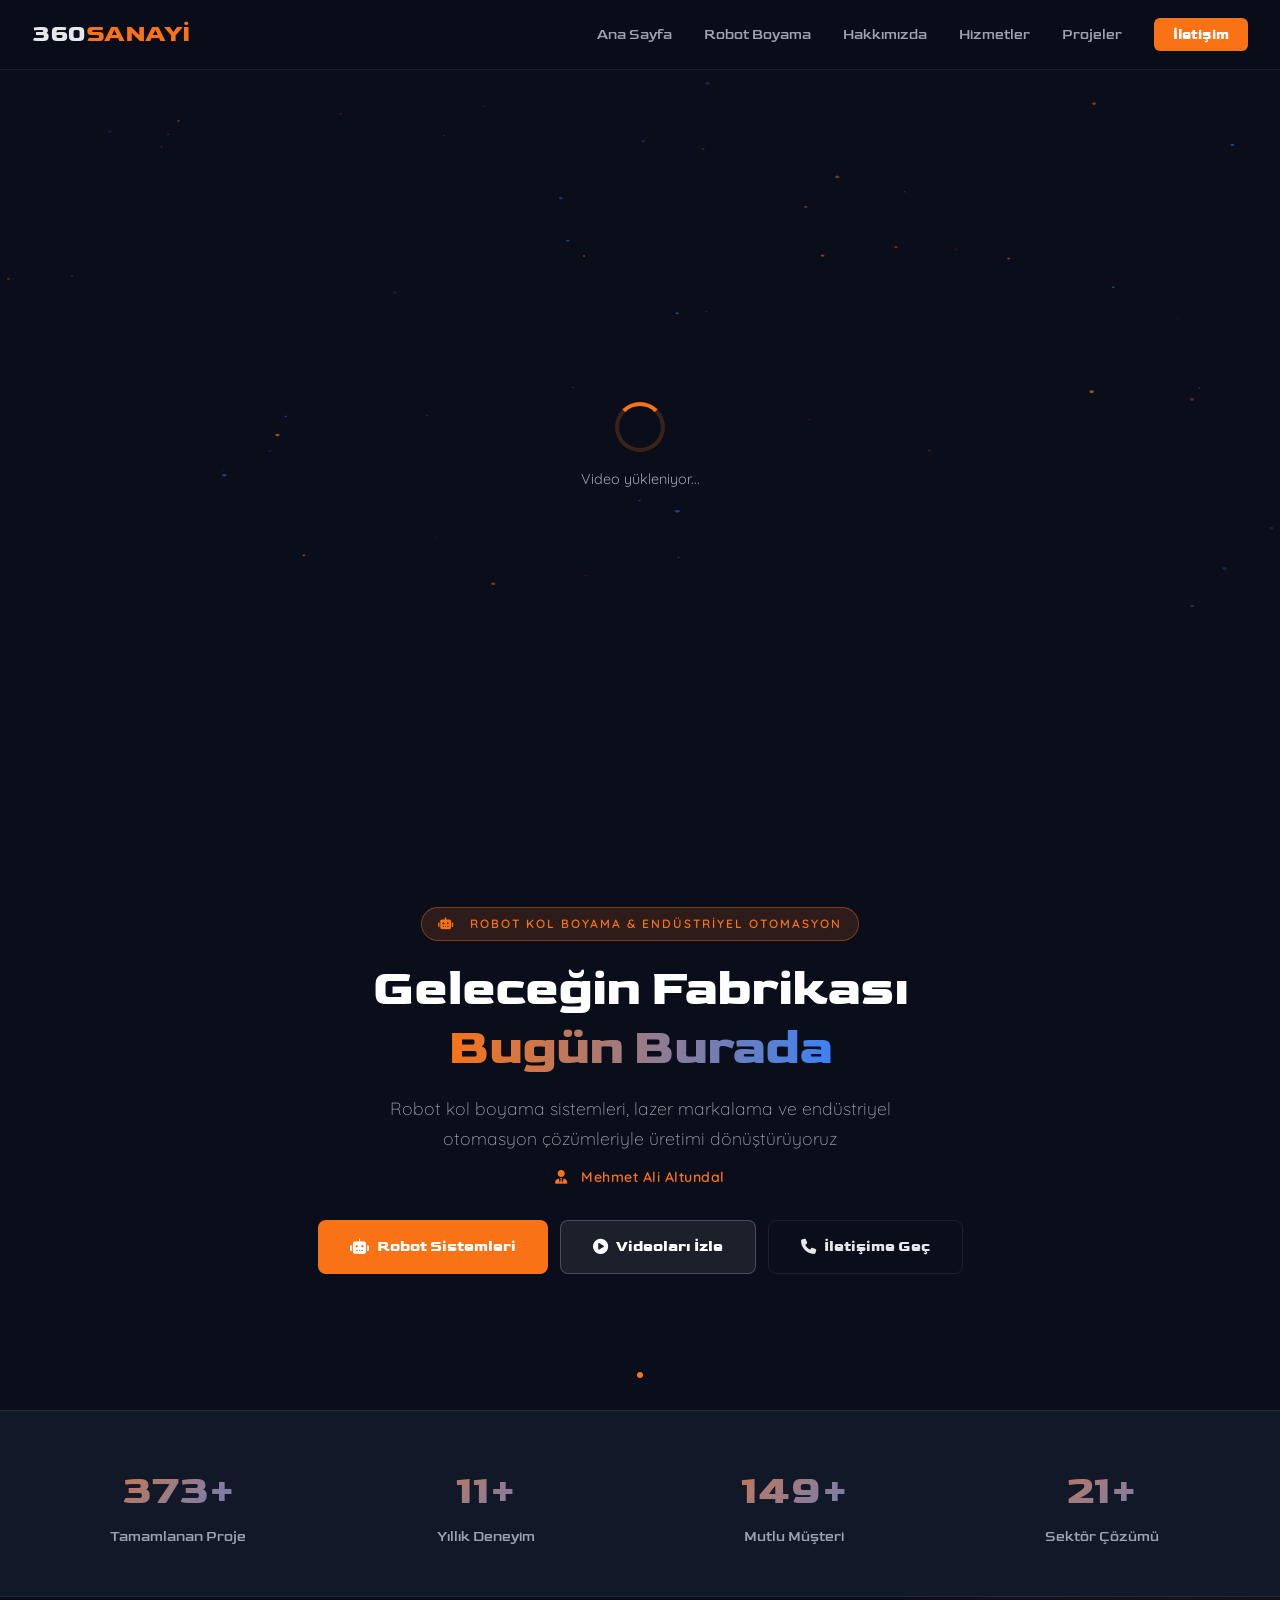
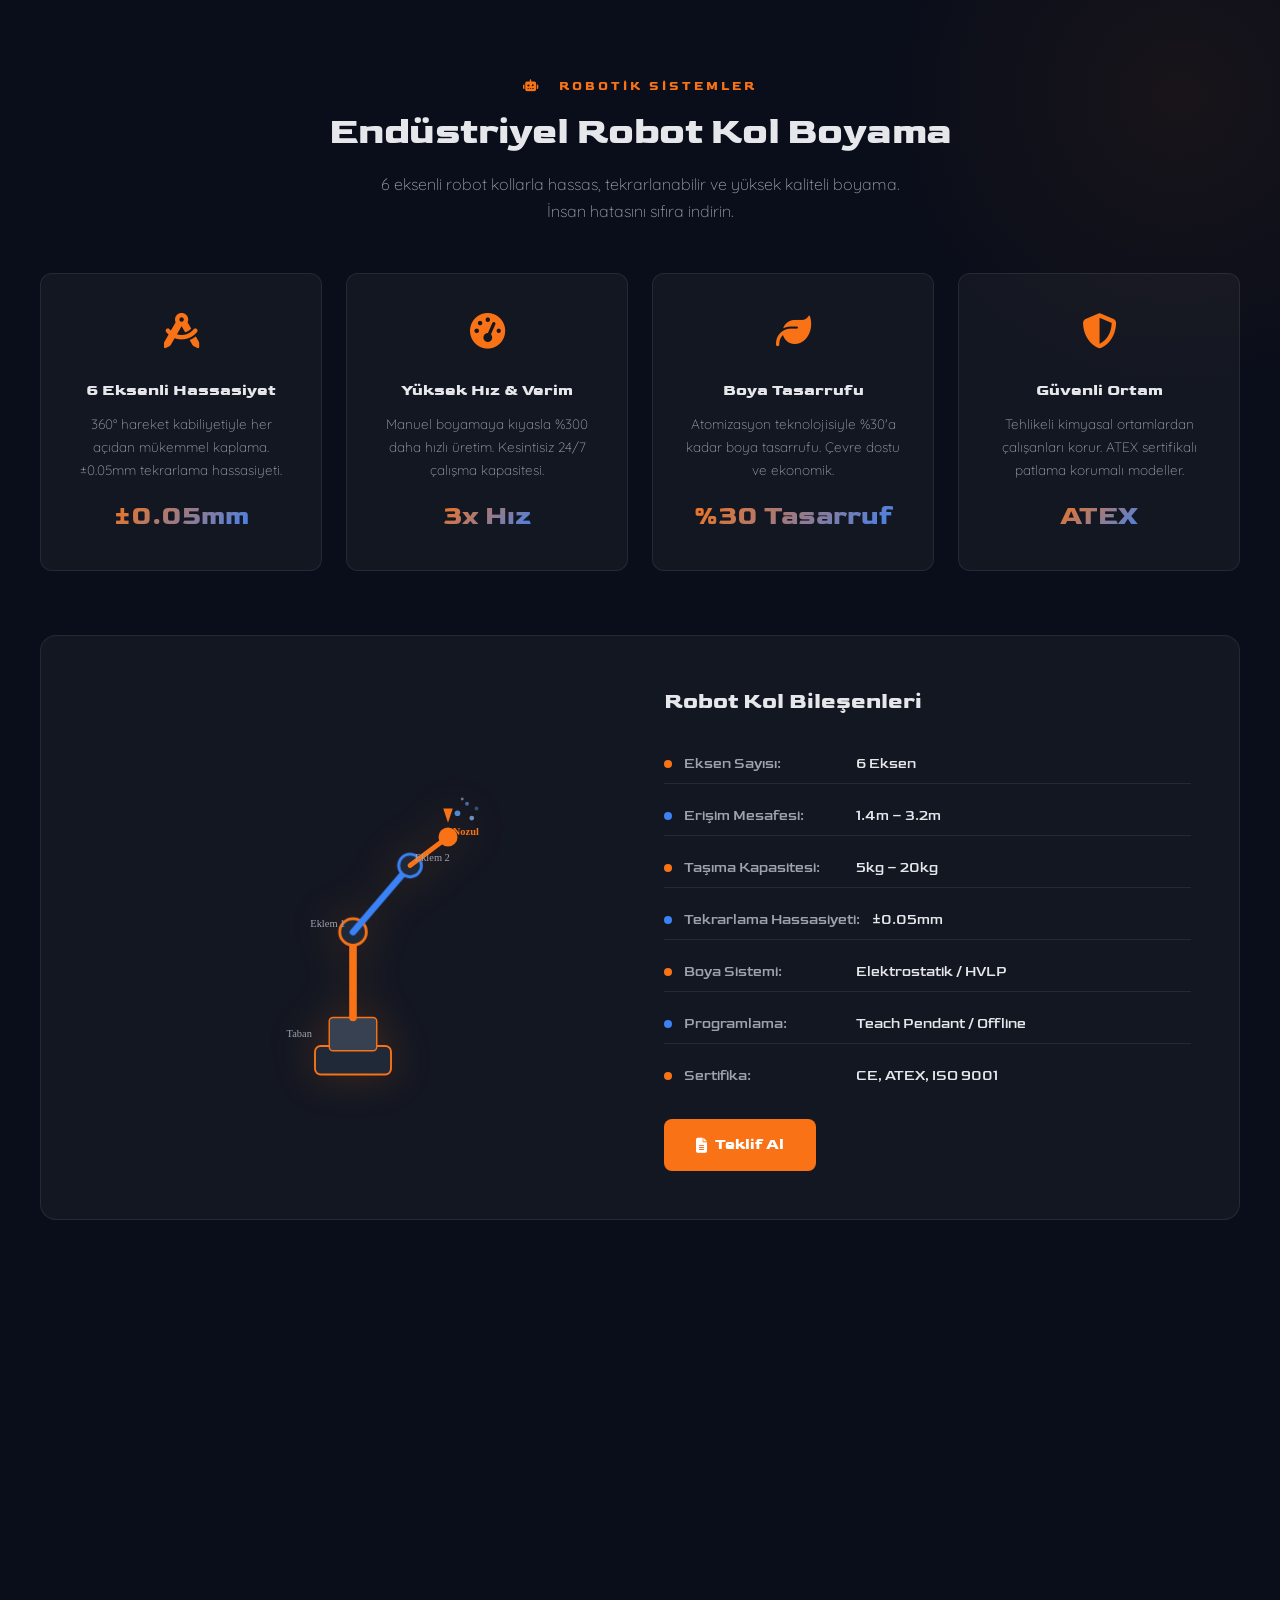
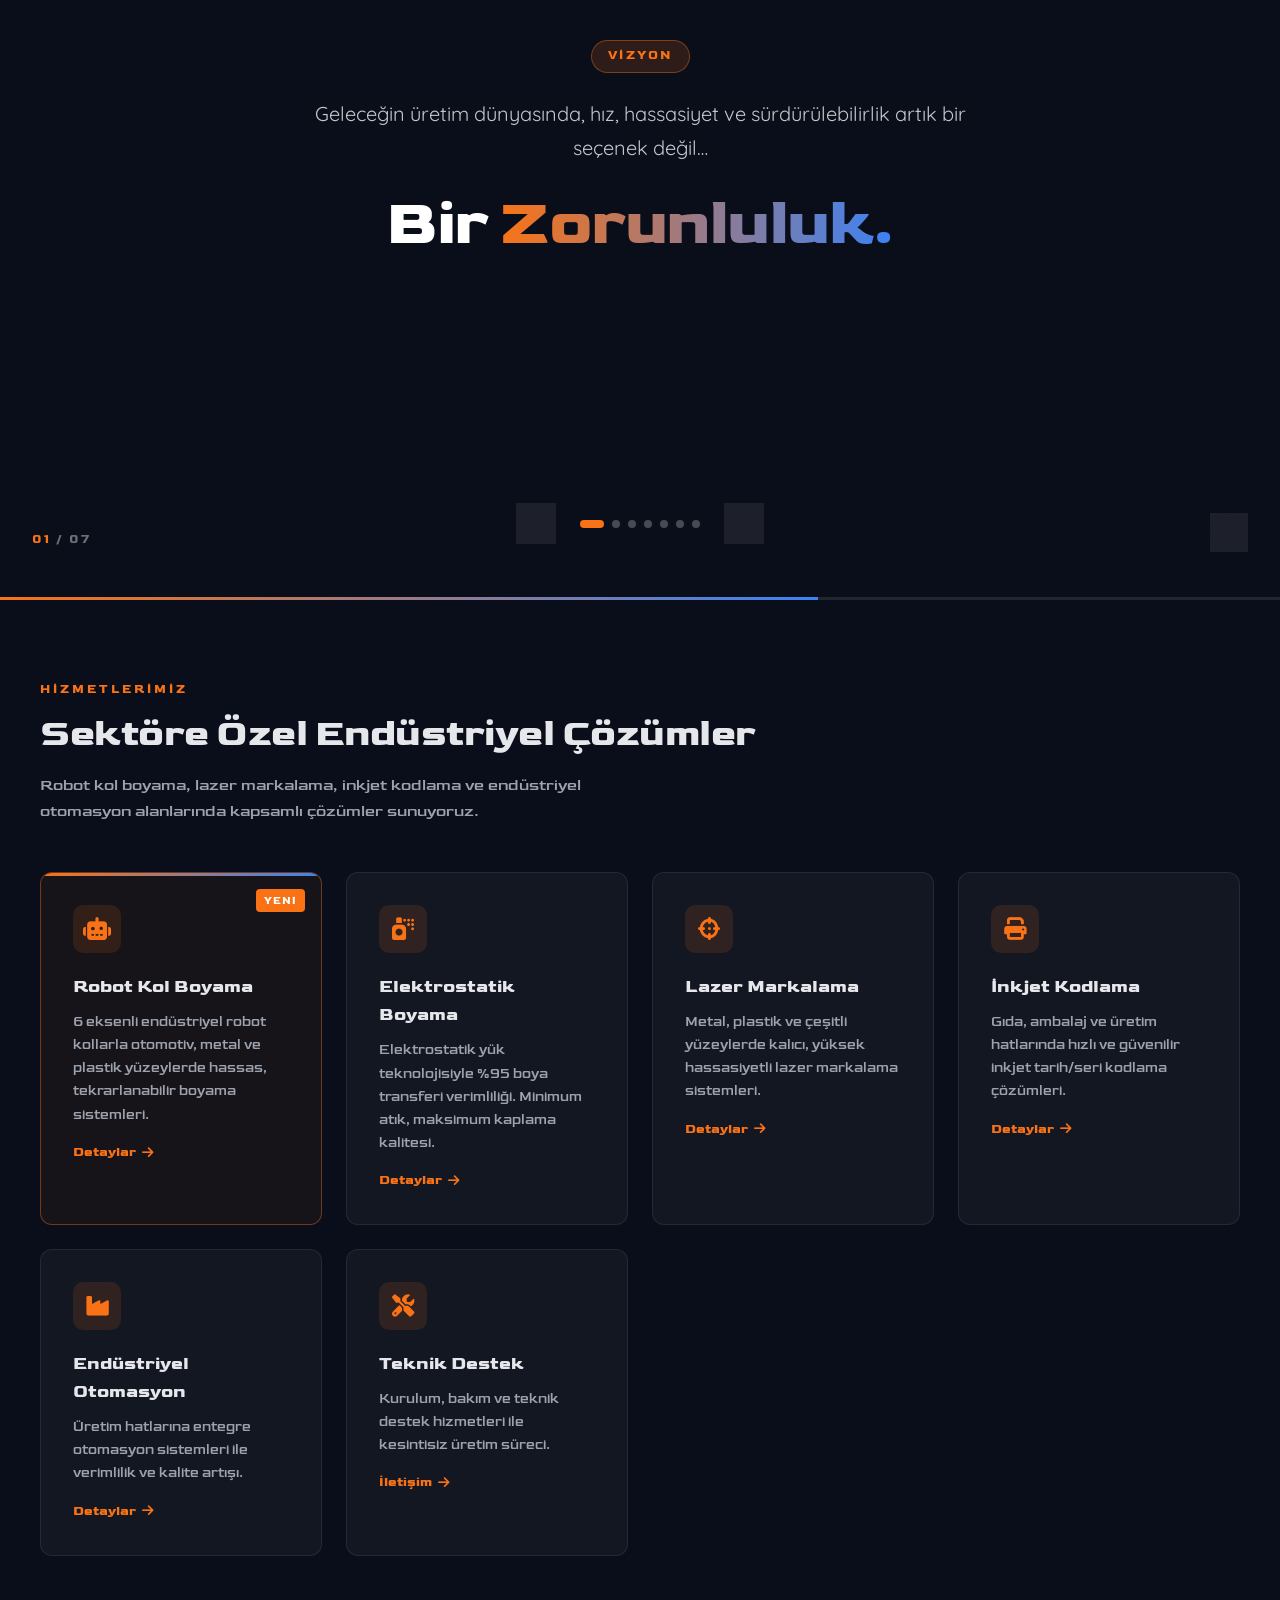
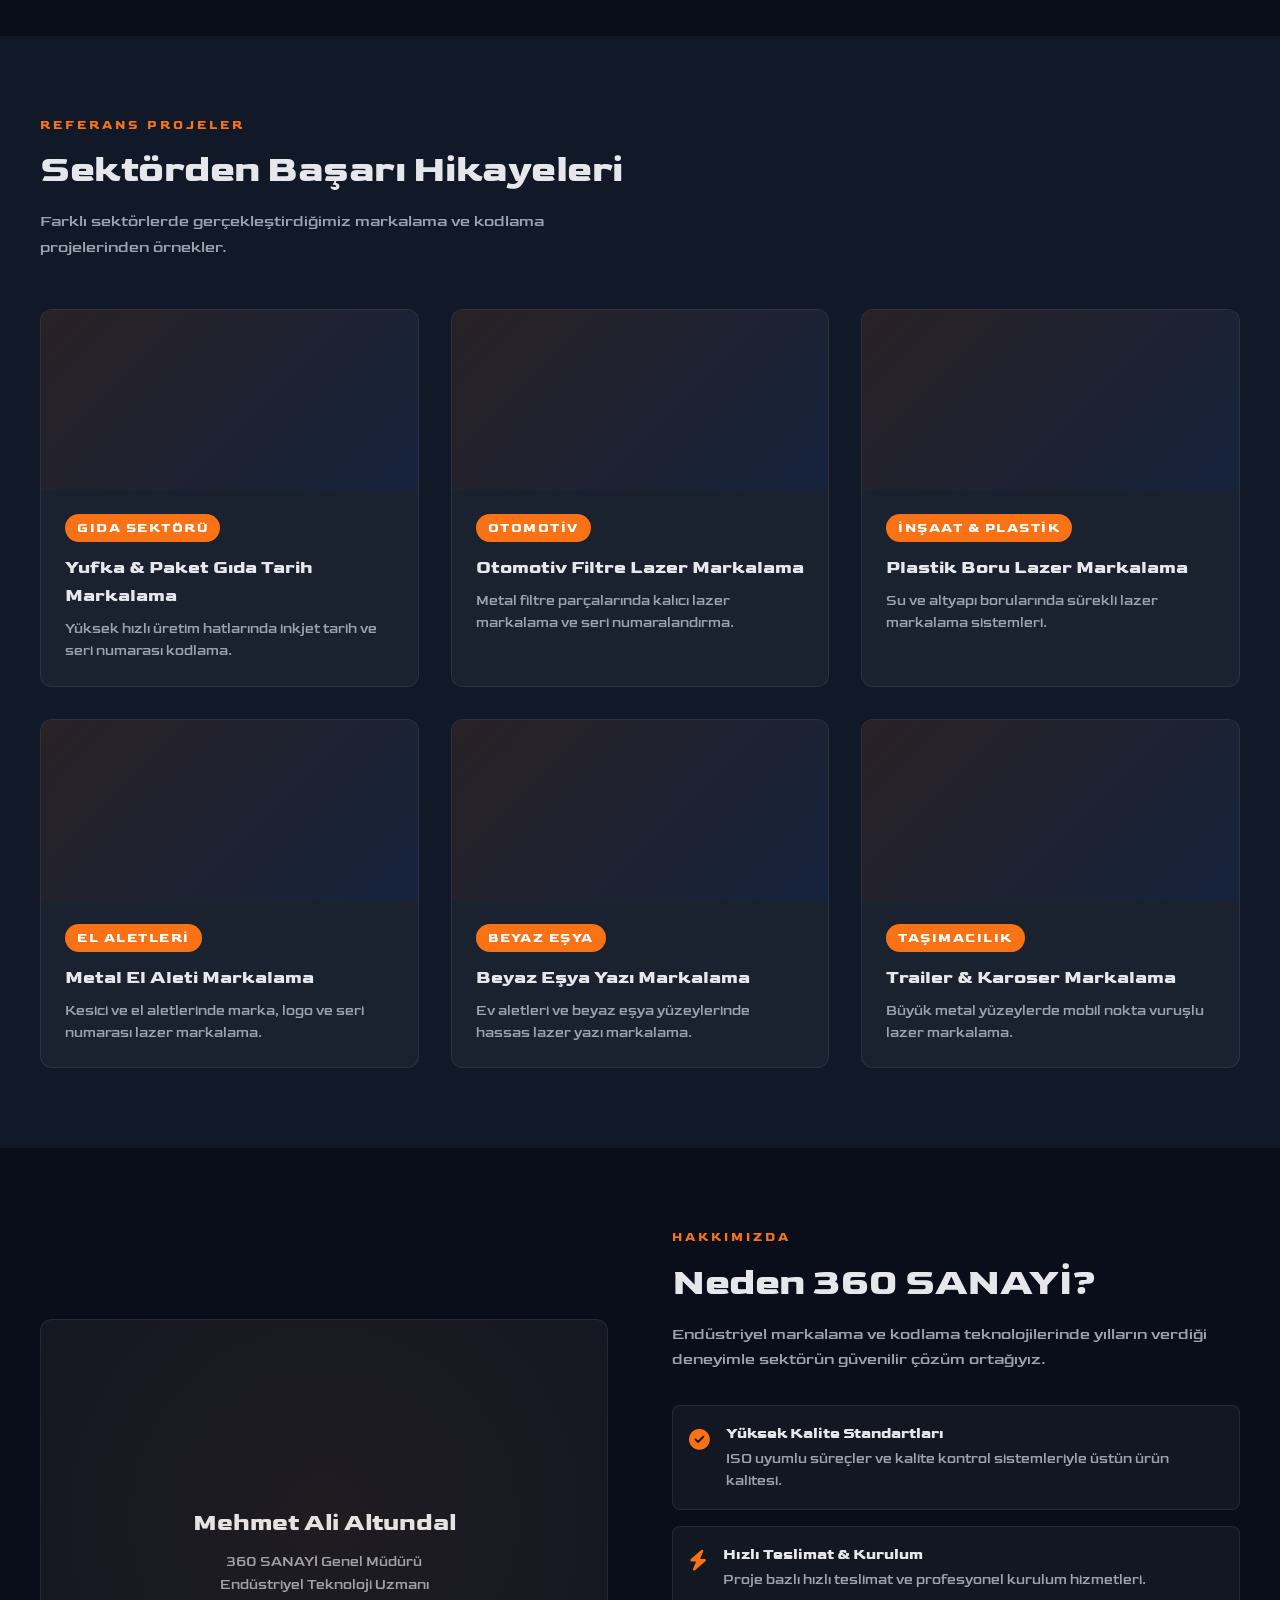
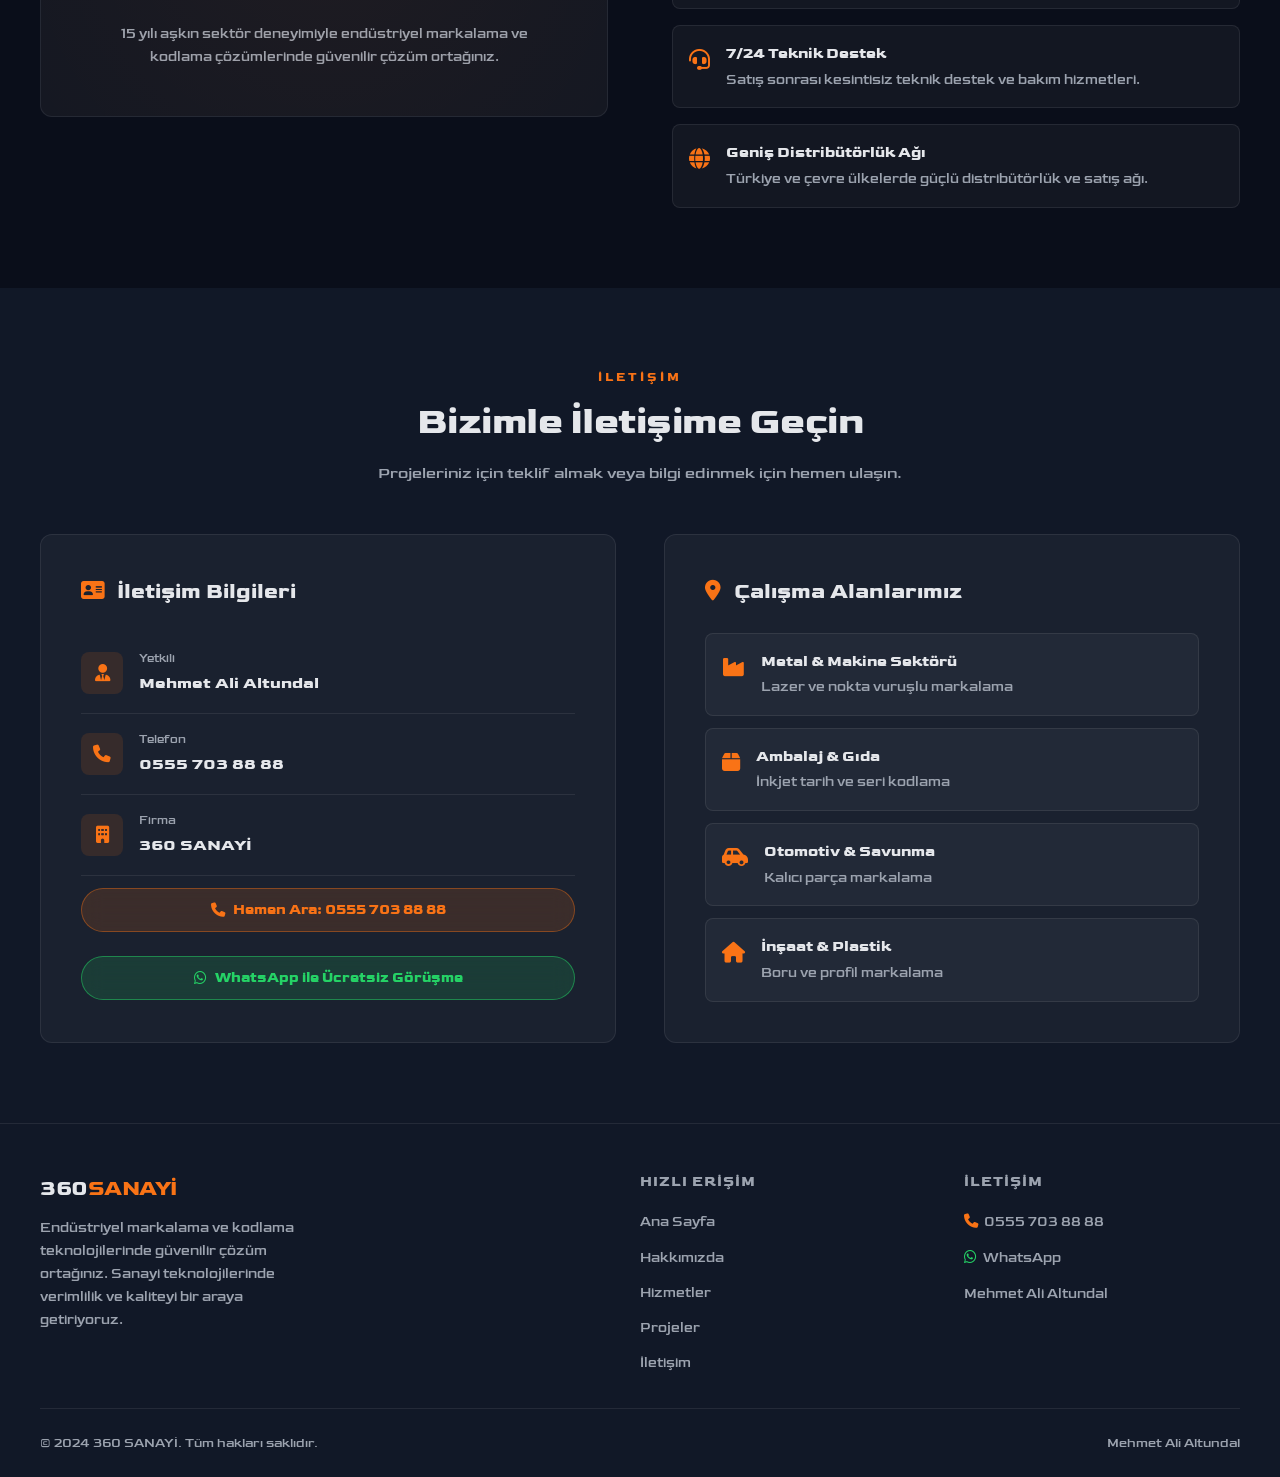
==== commit a291433d: "Hibrit splash screen, mobil menü düzeltmeleri ve profesyonel iletişim sayfası - Splash screen hibrit" ====
--- a/360sanayi/index.html
+++ b/360sanayi/index.html
@@ -69,14 +69,26 @@
   <!-- Optimized JavaScript -->
   <script defer src="assets/main.js"></script>
 <div id="splash">
-  <div class="splash-logo-video">
-    <div class="video-loading">
-      <div class="spinner"></div>
-      <p>Logo yükleniyor...</p>
-    </div>
-    <video autoplay muted playsinline id="splash-video" aria-label="360 SANAYİ Logo Animasyonu">
+  <div class="splash-logo-container">
+    <!-- SVG Logo Animation - Hemen görünür -->
+    <div class="splash-svg-logo">
+      <svg viewBox="0 0 400 200" class="logo-svg" aria-label="360 SANAYİ Logo">
+        <defs>
+          <linearGradient id="logoGradient" x1="0%" y1="0%" x2="100%" y2="0%">
+            <stop offset="0%" style="stop-color:#f97316;stop-opacity:1" />
+            <stop offset="100%" style="stop-color:#3b82f6;stop-opacity:1" />
+          </linearGradient>
+        </defs>
+        <text x="200" y="95" text-anchor="middle" class="logo-text-main">360</text>
+        <text x="200" y="145" text-anchor="middle" class="logo-text-accent">SANAYİ</text>
+        <circle class="logo-circle" cx="200" cy="100" r="80" />
+      </svg>
+      <div class="splash-loading-text">Yükleniyor...</div>
+    </div>
+    
+    <!-- Video arka planda hazırlanır -->
+    <video autoplay muted playsinline id="splash-video" preload="auto" aria-label="360 SANAYİ Logo Animasyonu">
       <source src="assets/logo-animation.mp4" type="video/mp4">
-      <div class="splash-logo-fallback">360<span>SANAYİ</span></div>
     </video>
   </div>
 </div>
--- a/360sanayi/assets/style.css
+++ b/360sanayi/assets/style.css
@@ -62,7 +62,7 @@
 a { color: inherit; text-decoration: none; }
 img { max-width: 100%; height: auto; display: block; }
 
-/* ===== SPLASH SCREEN ===== */
+/* ===== SPLASH SCREEN - HYBRID APPROACH ===== */
 #splash {
   position: fixed;
   inset: 0;
@@ -71,40 +71,122 @@
   align-items: center;
   justify-content: center;
   z-index: 9999;
-  transition: opacity 0.6s ease, visibility 0.6s ease;
+  transition: opacity 0.5s ease, visibility 0.5s ease;
 }
 #splash.hidden { opacity: 0; visibility: hidden; }
 
-.splash-logo-video {
-  display: flex;
-  align-items: center;
-  justify-content: center;
-}
-.splash-logo-video video {
-  max-width: 420px;
-  width: 80vw;
+.splash-logo-container {
+  position: relative;
+  display: flex;
+  align-items: center;
+  justify-content: center;
+  width: 100%;
+  max-width: 500px;
+}
+
+/* SVG Logo - Hemen görünür */
+.splash-svg-logo {
+  display: flex;
+  flex-direction: column;
+  align-items: center;
+  justify-content: center;
+  animation: fadeIn 0.3s ease-out;
+}
+
+.logo-svg {
+  width: 100%;
+  max-width: 400px;
   height: auto;
-  border-radius: 8px;
-}
-.splash-logo-fallback {
-  font-size: 2.5rem;
-  font-weight: 800;
-  letter-spacing: -1px;
-}
-.splash-logo-fallback span { color: var(--accent); }
-
-/* legacy fallback */
-.splash-logo {
-  font-size: 2.5rem;
-  font-weight: 800;
-  letter-spacing: -1px;
-  animation: splashPulse 1.5s ease-in-out;
-}
-.splash-logo span { color: var(--accent); }
-@keyframes splashPulse {
-  0% { opacity: 0; transform: scale(0.8); }
-  60% { opacity: 1; transform: scale(1.05); }
-  100% { opacity: 1; transform: scale(1); }
+}
+
+.logo-text-main {
+  font-size: 80px;
+  font-weight: 700;
+  fill: #e5e7eb;
+  font-family: 'Goldman', sans-serif;
+  opacity: 0;
+  animation: logoTextIn 0.6s ease-out 0.2s forwards;
+}
+
+.logo-text-accent {
+  font-size: 80px;
+  font-weight: 700;
+  fill: #f97316;
+  font-family: 'Goldman', sans-serif;
+  opacity: 0;
+  animation: logoTextIn 0.6s ease-out 0.3s forwards, accentPulse 2s ease-in-out 0.5s infinite alternate;
+}
+
+@keyframes accentPulse {
+  from { fill: #f97316; filter: drop-shadow(0 0 5px rgba(249,115,22,0.5)); }
+  to { fill: #3b82f6; filter: drop-shadow(0 0 15px rgba(59,130,246,0.8)); }
+}
+
+.logo-circle {
+  fill: none;
+  stroke: url(#logoGradient);
+  stroke-width: 3;
+  stroke-dasharray: 500;
+  stroke-dashoffset: 500;
+  opacity: 0;
+  animation: 
+    circleDraw 1.2s ease-out 0.1s forwards,
+    circleGlow 2s ease-in-out 0.5s infinite alternate;
+}
+
+@keyframes logoTextIn {
+  from { opacity: 0; transform: translateY(20px); }
+  to { opacity: 1; transform: translateY(0); }
+}
+
+@keyframes circleDraw {
+  to {
+    stroke-dashoffset: 0;
+    opacity: 1;
+  }
+}
+
+@keyframes circleGlow {
+  from { filter: drop-shadow(0 0 5px rgba(249,115,22,0.5)); }
+  to { filter: drop-shadow(0 0 20px rgba(249,115,22,0.8)); }
+}
+
+.splash-loading-text {
+  margin-top: 2rem;
+  color: var(--text-muted);
+  font-size: 0.9rem;
+  font-family: var(--font-secondary);
+  letter-spacing: 1px;
+  opacity: 0;
+  animation: fadeInOut 1.5s ease-in-out 0.5s infinite;
+}
+
+@keyframes fadeInOut {
+  0%, 100% { opacity: 0.4; }
+  50% { opacity: 1; }
+}
+
+/* Video - arka planda hazırlanır */
+#splash-video {
+  position: absolute;
+  top: 50%;
+  left: 50%;
+  transform: translate(-50%, -50%);
+  max-width: 100%;
+  max-height: 100%;
+  width: auto;
+  height: auto;
+  opacity: 0;
+  transition: opacity 0.4s ease;
+}
+
+#splash-video.ready {
+  opacity: 1;
+}
+
+#splash-video.ready + .splash-svg-logo {
+  opacity: 0;
+  transition: opacity 0.4s ease;
 }
 
 /* ===== HEADER / NAV ===== */
@@ -173,6 +255,7 @@
   gap: 5px;
   cursor: pointer;
   padding: 4px;
+  pointer-events: none; /* Prevent accidental clicks on desktop */
 }
 .hamburger span {
   display: block;
@@ -194,8 +277,16 @@
   border-bottom: 1px solid var(--border);
   padding: 1.5rem 2rem;
   z-index: 999;
-}
-.mobile-nav.open { display: block; }
+  max-height: 0;
+  overflow: hidden;
+  transition: max-height 0.3s ease;
+  pointer-events: none; /* Prevent interaction when hidden */
+}
+.mobile-nav.open { 
+  display: block; 
+  max-height: 400px;
+  pointer-events: auto;
+}
 .mobile-nav ul { list-style: none; display: flex; flex-direction: column; gap: 1rem; }
 .mobile-nav a { font-size: 1rem; font-weight: 500; color: var(--text-muted); }
 .mobile-nav a:hover { color: var(--accent); }
@@ -576,6 +667,16 @@
   gap: 1rem;
 }
 .footer-bottom p { font-size: 0.8rem; color: var(--text-muted); }
+
+/* Footer Name - Dual Color */
+.footer-name {
+  font-weight: 600;
+  color: #e5e7eb;
+}
+.footer-name span {
+  color: var(--accent);
+  font-weight: 700;
+}
 
 /* ===== HERO VIDEO ===== */
 .hero-video-wrap {
@@ -1287,14 +1388,23 @@
 /* ===== RESPONSIVE ===== */
 @media (max-width: 900px) {
   nav ul { display: none; }
-  .hamburger { display: flex; }
+  .hamburger { display: flex; pointer-events: auto; }
+  .mobile-nav { pointer-events: none; }
+  .mobile-nav.open { pointer-events: auto; }
   .about-grid { grid-template-columns: 1fr; }
   .contact-grid { grid-template-columns: 1fr; }
   .footer-grid { grid-template-columns: 1fr 1fr; }
   .robot-diagram { grid-template-columns: 1fr; }
   .video-player-wrap { grid-template-columns: 1fr; }
   .projects-grid { grid-template-columns: repeat(auto-fit, minmax(280px, 1fr)); }
-}
+  
+  /* Contact Page Responsive */
+  .contact-info-grid { grid-template-columns: 1fr !important; }
+  .page-hero-contact h1 { font-size: clamp(1.5rem, 4vw, 2.2rem) !important; }
+  .robot-arm-decoration { display: none !important; }
+  .hero-stats { flex-direction: column; align-items: center; gap: 1rem; }
+}
+
 @media (max-width: 600px) {
   section { padding: 3.5rem 1.25rem; }
   .footer-grid { grid-template-columns: 1fr; gap: 2rem; }
@@ -1305,3 +1415,576 @@
   .video-tabs { gap: 0.5rem; }
   .video-tab { font-size: 0.78rem; padding: 0.5rem 0.9rem; }
 }
+
+/* ===== CONTACT PAGE - INDUSTRIAL THEME ===== */
+
+/* Hero Section with Robot Arm */
+.page-hero-contact {
+  position: relative;
+  padding: 8rem 2rem 4rem;
+  background: linear-gradient(180deg, var(--dark2) 0%, var(--dark) 100%);
+  border-bottom: 1px solid var(--border);
+  overflow: hidden;
+  text-align: center;
+}
+
+.hero-pattern-overlay {
+  position: absolute;
+  top: 0; left: 0; right: 0; bottom: 0;
+  background-image: 
+    linear-gradient(rgba(249,115,22,0.03) 1px, transparent 1px),
+    linear-gradient(90deg, rgba(249,115,22,0.03) 1px, transparent 1px);
+  background-size: 40px 40px;
+  pointer-events: none;
+  z-index: 1;
+}
+
+.robot-arm-decoration {
+  position: absolute;
+  top: 50%;
+  left: 50%;
+  transform: translate(-50%, -50%);
+  width: 100%;
+  height: 100%;
+  max-width: 900px;
+  max-height: 500px;
+  opacity: 0.15;
+  pointer-events: none;
+  z-index: 0;
+}
+
+.robot-arm-svg {
+  width: 100%;
+  height: 100%;
+}
+
+.robot-arm-segment {
+  opacity: 0;
+  stroke-dasharray: 1000;
+  stroke-dashoffset: 1000;
+  animation: drawRobotArm 2s ease-out forwards;
+}
+
+.robot-arm-base { animation-delay: 0.2s; }
+.robot-arm-lower { animation-delay: 0.4s; }
+.robot-arm-upper { animation-delay: 0.6s; }
+.robot-arm-wrist { animation-delay: 0.8s; }
+.robot-arm-tool { animation-delay: 1s; }
+
+.robot-joint {
+  opacity: 0;
+  transform-origin: center;
+  animation: jointAppear 0.5s ease-out forwards;
+}
+
+.robot-joint-1 { animation-delay: 0.5s; }
+.robot-joint-2 { animation-delay: 0.7s; }
+.robot-joint-3 { animation-delay: 0.9s; }
+.robot-joint-4 { animation-delay: 1.1s; }
+
+.tech-grid {
+  opacity: 0;
+  animation: gridFade 1s ease-out 1.5s forwards;
+}
+
+@keyframes drawRobotArm {
+  to {
+    opacity: 1;
+    stroke-dashoffset: 0;
+  }
+}
+
+@keyframes jointAppear {
+  from { opacity: 0; transform: scale(0); }
+  to { opacity: 1; transform: scale(1); }
+}
+
+@keyframes gridFade {
+  to { opacity: 1; }
+}
+
+.page-hero-contact .section-label {
+  position: relative;
+  z-index: 2;
+}
+
+.page-hero-contact h1 {
+  position: relative;
+  z-index: 2;
+  margin-bottom: 1rem;
+}
+
+.page-hero-contact p {
+  position: relative;
+  z-index: 2;
+  max-width: 600px;
+  margin: 0 auto 2rem;
+}
+
+.gradient-text {
+  background: linear-gradient(90deg, var(--accent), var(--accent2));
+  -webkit-background-clip: text;
+  -webkit-text-fill-color: transparent;
+  background-clip: text;
+}
+
+.hero-stats {
+  position: relative;
+  z-index: 2;
+  display: flex;
+  justify-content: center;
+  gap: 3rem;
+  margin-top: 2.5rem;
+  flex-wrap: wrap;
+}
+
+.hero-stat-item {
+  text-align: center;
+  padding: 1.5rem 2rem;
+  background: rgba(255,255,255,0.03);
+  border: 1px solid var(--border);
+  border-radius: var(--radius);
+  backdrop-filter: blur(10px);
+  transition: all var(--transition);
+}
+
+.hero-stat-item:hover {
+  border-color: rgba(249,115,22,0.3);
+  background: rgba(249,115,22,0.05);
+  transform: translateY(-4px);
+}
+
+.hero-stat-icon {
+  font-size: 2rem;
+  color: var(--accent);
+  margin-bottom: 0.5rem;
+}
+
+.hero-stat-value {
+  font-size: 2.5rem;
+  font-weight: 800;
+  background: linear-gradient(135deg, var(--accent), var(--accent2));
+  -webkit-background-clip: text;
+  -webkit-text-fill-color: transparent;
+  background-clip: text;
+  margin-bottom: 0.25rem;
+}
+
+.hero-stat-label {
+  font-size: 0.85rem;
+  color: var(--text-muted);
+  text-transform: uppercase;
+  letter-spacing: 1px;
+}
+
+/* Industrial Contact Section */
+.contact-section-industrial {
+  position: relative;
+  padding: 5rem 2rem;
+  background: var(--dark);
+}
+
+.industrial-bg-pattern {
+  position: absolute;
+  top: 0; left: 0; right: 0; bottom: 0;
+  background-image: 
+    radial-gradient(circle at 20% 50%, rgba(249,115,22,0.02) 0%, transparent 50%),
+    radial-gradient(circle at 80% 80%, rgba(59,130,246,0.02) 0%, transparent 50%),
+    linear-gradient(rgba(255,255,255,0.02) 1px, transparent 1px),
+    linear-gradient(90deg, rgba(255,255,255,0.02) 1px, transparent 1px);
+  background-size: 100% 100%, 100% 100%, 50px 50px, 50px 50px;
+  pointer-events: none;
+  z-index: 0;
+}
+
+.container {
+  position: relative;
+  z-index: 1;
+  max-width: 1200px;
+  margin: 0 auto;
+}
+
+/* Info Cards Grid */
+.contact-info-grid {
+  display: grid;
+  grid-template-columns: repeat(auto-fit, minmax(320px, 1fr));
+  gap: 2rem;
+  margin-bottom: 4rem;
+}
+
+.contact-info-card {
+  background: var(--card-bg);
+  border: 1px solid var(--border);
+  border-radius: var(--radius);
+  overflow: hidden;
+  transition: all var(--transition);
+  backdrop-filter: blur(10px);
+}
+
+.contact-info-card:hover {
+  border-color: rgba(249,115,22,0.3);
+  transform: translateY(-6px);
+  box-shadow: 0 20px 40px rgba(0,0,0,0.4);
+}
+
+.card-industrial-header {
+  padding: 2rem;
+  background: linear-gradient(135deg, rgba(249,115,22,0.08), rgba(59,130,246,0.08));
+  border-bottom: 1px solid var(--border);
+  text-align: center;
+}
+
+.industrial-icon-box {
+  width: 70px;
+  height: 70px;
+  margin: 0 auto 1rem;
+  background: linear-gradient(135deg, rgba(249,115,22,0.15), rgba(59,130,246,0.15));
+  border-radius: 50%;
+  display: flex;
+  align-items: center;
+  justify-content: center;
+  font-size: 1.8rem;
+  color: var(--accent);
+  border: 2px solid rgba(249,115,22,0.3);
+  animation: iconPulse 3s ease-in-out infinite;
+}
+
+@keyframes iconPulse {
+  0%, 100% { box-shadow: 0 0 0 0 rgba(249,115,22,0.4); }
+  50% { box-shadow: 0 0 0 15px rgba(249,115,22,0); }
+}
+
+.card-industrial-header h3 {
+  font-size: 1.3rem;
+  font-weight: 700;
+  color: var(--text);
+}
+
+.card-industrial-body {
+  padding: 2rem;
+}
+
+/* Contact Rows */
+.industrial-contact-row {
+  display: flex;
+  align-items: flex-start;
+  gap: 1rem;
+  padding: 1rem 0;
+  border-bottom: 1px solid var(--border);
+  transition: all var(--transition);
+}
+
+.industrial-contact-row:last-child {
+  border-bottom: none;
+}
+
+.industrial-contact-row:hover {
+  transform: translateX(5px);
+}
+
+.industrial-contact-icon {
+  width: 40px;
+  height: 40px;
+  background: rgba(249,115,22,0.12);
+  border-radius: 8px;
+  display: flex;
+  align-items: center;
+  justify-content: center;
+  font-size: 1.1rem;
+  color: var(--accent);
+  flex-shrink: 0;
+}
+
+.industrial-contact-info {
+  flex: 1;
+}
+
+.industrial-contact-label {
+  font-size: 0.75rem;
+  color: var(--text-muted);
+  text-transform: uppercase;
+  letter-spacing: 1px;
+  margin-bottom: 0.25rem;
+}
+
+.industrial-contact-value {
+  font-size: 0.95rem;
+  font-weight: 600;
+  color: var(--text);
+}
+
+.industrial-contact-value a {
+  color: var(--accent);
+  transition: color var(--transition);
+}
+
+.industrial-contact-value a:hover {
+  color: var(--accent2);
+}
+
+/* Action Buttons */
+.industrial-action-buttons {
+  display: flex;
+  flex-direction: column;
+  gap: 0.75rem;
+  margin-top: 1.5rem;
+}
+
+.industrial-btn {
+  display: inline-flex;
+  align-items: center;
+  justify-content: center;
+  gap: 0.5rem;
+  padding: 0.85rem 1.5rem;
+  border-radius: 8px;
+  font-weight: 600;
+  font-size: 0.95rem;
+  transition: all var(--transition);
+  cursor: pointer;
+  border: none;
+  text-decoration: none;
+}
+
+.industrial-btn-primary {
+  background: linear-gradient(135deg, var(--accent), #ea580c);
+  color: white;
+}
+
+.industrial-btn-primary:hover {
+  background: linear-gradient(135deg, #ea580c, var(--accent));
+  transform: translateY(-2px);
+  box-shadow: 0 8px 25px rgba(249,115,22,0.35);
+}
+
+.industrial-btn-whatsapp {
+  background: linear-gradient(135deg, #25d366, #1ebe5d);
+  color: white;
+}
+
+.industrial-btn-whatsapp:hover {
+  background: linear-gradient(135deg, #1ebe5d, #25d366);
+  transform: translateY(-2px);
+  box-shadow: 0 8px 25px rgba(37,211,102,0.3);
+}
+
+/* Service List */
+.industrial-service-list {
+  display: flex;
+  flex-direction: column;
+  gap: 1rem;
+}
+
+.industrial-service-item {
+  display: flex;
+  align-items: center;
+  gap: 1rem;
+  padding: 1rem;
+  background: rgba(255,255,255,0.03);
+  border: 1px solid var(--border);
+  border-radius: 8px;
+  transition: all var(--transition);
+}
+
+.industrial-service-item:hover {
+  border-color: rgba(249,115,22,0.3);
+  background: rgba(249,115,22,0.05);
+  transform: translateX(5px);
+}
+
+.industrial-service-icon {
+  width: 45px;
+  height: 45px;
+  background: rgba(249,115,22,0.12);
+  border-radius: 8px;
+  display: flex;
+  align-items: center;
+  justify-content: center;
+  font-size: 1.2rem;
+  color: var(--accent);
+  flex-shrink: 0;
+}
+
+.industrial-service-info h4 {
+  font-size: 0.95rem;
+  font-weight: 600;
+  color: var(--text);
+  margin-bottom: 0.2rem;
+}
+
+.industrial-service-info p {
+  font-size: 0.8rem;
+  color: var(--text-muted);
+}
+
+/* Sector Grid */
+.industrial-sector-grid {
+  display: grid;
+  grid-template-columns: repeat(3, 1fr);
+  gap: 1rem;
+  margin-bottom: 1.5rem;
+}
+
+.industrial-sector-item {
+  display: flex;
+  flex-direction: column;
+  align-items: center;
+  gap: 0.5rem;
+  padding: 1rem;
+  background: rgba(255,255,255,0.03);
+  border: 1px solid var(--border);
+  border-radius: 8px;
+  transition: all var(--transition);
+  text-align: center;
+}
+
+.industrial-sector-item:hover {
+  border-color: rgba(59,130,246,0.3);
+  background: rgba(59,130,246,0.05);
+  transform: translateY(-4px);
+}
+
+.industrial-sector-item i {
+  font-size: 1.5rem;
+  color: var(--accent2);
+}
+
+.industrial-sector-item span {
+  font-size: 0.75rem;
+  color: var(--text-muted);
+  text-transform: uppercase;
+  letter-spacing: 0.5px;
+}
+
+/* CTA Box */
+.industrial-cta-box {
+  padding: 1.5rem;
+  background: linear-gradient(135deg, rgba(249,115,22,0.1), rgba(59,130,246,0.1));
+  border: 2px solid rgba(249,115,22,0.3);
+  border-radius: 8px;
+  text-align: center;
+}
+
+.industrial-cta-title {
+  font-size: 1.1rem;
+  font-weight: 700;
+  color: var(--accent);
+  margin-bottom: 0.5rem;
+  display: flex;
+  align-items: center;
+  justify-content: center;
+  gap: 0.5rem;
+}
+
+.industrial-cta-text {
+  font-size: 0.85rem;
+  color: var(--text-muted);
+  margin-bottom: 1rem;
+}
+
+.industrial-cta-phone {
+  display: inline-flex;
+  align-items: center;
+  gap: 0.5rem;
+  padding: 0.75rem 1.5rem;
+  background: var(--accent);
+  color: white;
+  border-radius: 50px;
+  font-weight: 700;
+  font-size: 0.95rem;
+  transition: all var(--transition);
+}
+
+.industrial-cta-phone:hover {
+  background: var(--accent2);
+  transform: scale(1.05);
+  box-shadow: 0 8px 25px rgba(249,115,22,0.4);
+}
+
+/* Tech Divider */
+.tech-divider {
+  display: flex;
+  align-items: center;
+  justify-content: center;
+  gap: 1.5rem;
+  margin: 3rem 0;
+}
+
+.tech-divider-line {
+  flex: 1;
+  max-width: 200px;
+  height: 2px;
+  background: linear-gradient(90deg, transparent, var(--accent), transparent);
+}
+
+.tech-divider-icon {
+  width: 50px;
+  height: 50px;
+  background: linear-gradient(135deg, rgba(249,115,22,0.15), rgba(59,130,246,0.15));
+  border-radius: 50%;
+  display: flex;
+  align-items: center;
+  justify-content: center;
+  font-size: 1.3rem;
+  color: var(--accent);
+  border: 2px solid rgba(249,115,22,0.3);
+  animation: techRotate 4s linear infinite;
+}
+
+@keyframes techRotate {
+  0% { transform: rotate(0deg); }
+  100% { transform: rotate(360deg); }
+}
+
+/* Contact Features Grid */
+.contact-features-grid {
+  display: grid;
+  grid-template-columns: repeat(auto-fit, minmax(250px, 1fr));
+  gap: 2rem;
+}
+
+.contact-feature-card {
+  text-align: center;
+  padding: 2.5rem 2rem;
+  background: var(--card-bg);
+  border: 1px solid var(--border);
+  border-radius: var(--radius);
+  transition: all var(--transition);
+}
+
+.contact-feature-card:hover {
+  border-color: rgba(249,115,22,0.3);
+  background: rgba(249,115,22,0.05);
+  transform: translateY(-6px);
+}
+
+.feature-card-icon {
+  width: 80px;
+  height: 80px;
+  margin: 0 auto 1.5rem;
+  background: linear-gradient(135deg, rgba(249,115,22,0.15), rgba(59,130,246,0.15));
+  border-radius: 50%;
+  display: flex;
+  align-items: center;
+  justify-content: center;
+  font-size: 2rem;
+  color: var(--accent);
+  animation: featurePulse 3s ease-in-out infinite;
+}
+
+@keyframes featurePulse {
+  0%, 100% { box-shadow: 0 0 0 0 rgba(249,115,22,0.4); }
+  50% { box-shadow: 0 0 0 15px rgba(249,115,22,0); }
+}
+
+.contact-feature-card h4 {
+  font-size: 1.1rem;
+  font-weight: 700;
+  color: var(--text);
+  margin-bottom: 0.75rem;
+}
+
+.contact-feature-card p {
+  font-size: 0.9rem;
+  color: var(--text-muted);
+  line-height: 1.6;
+}
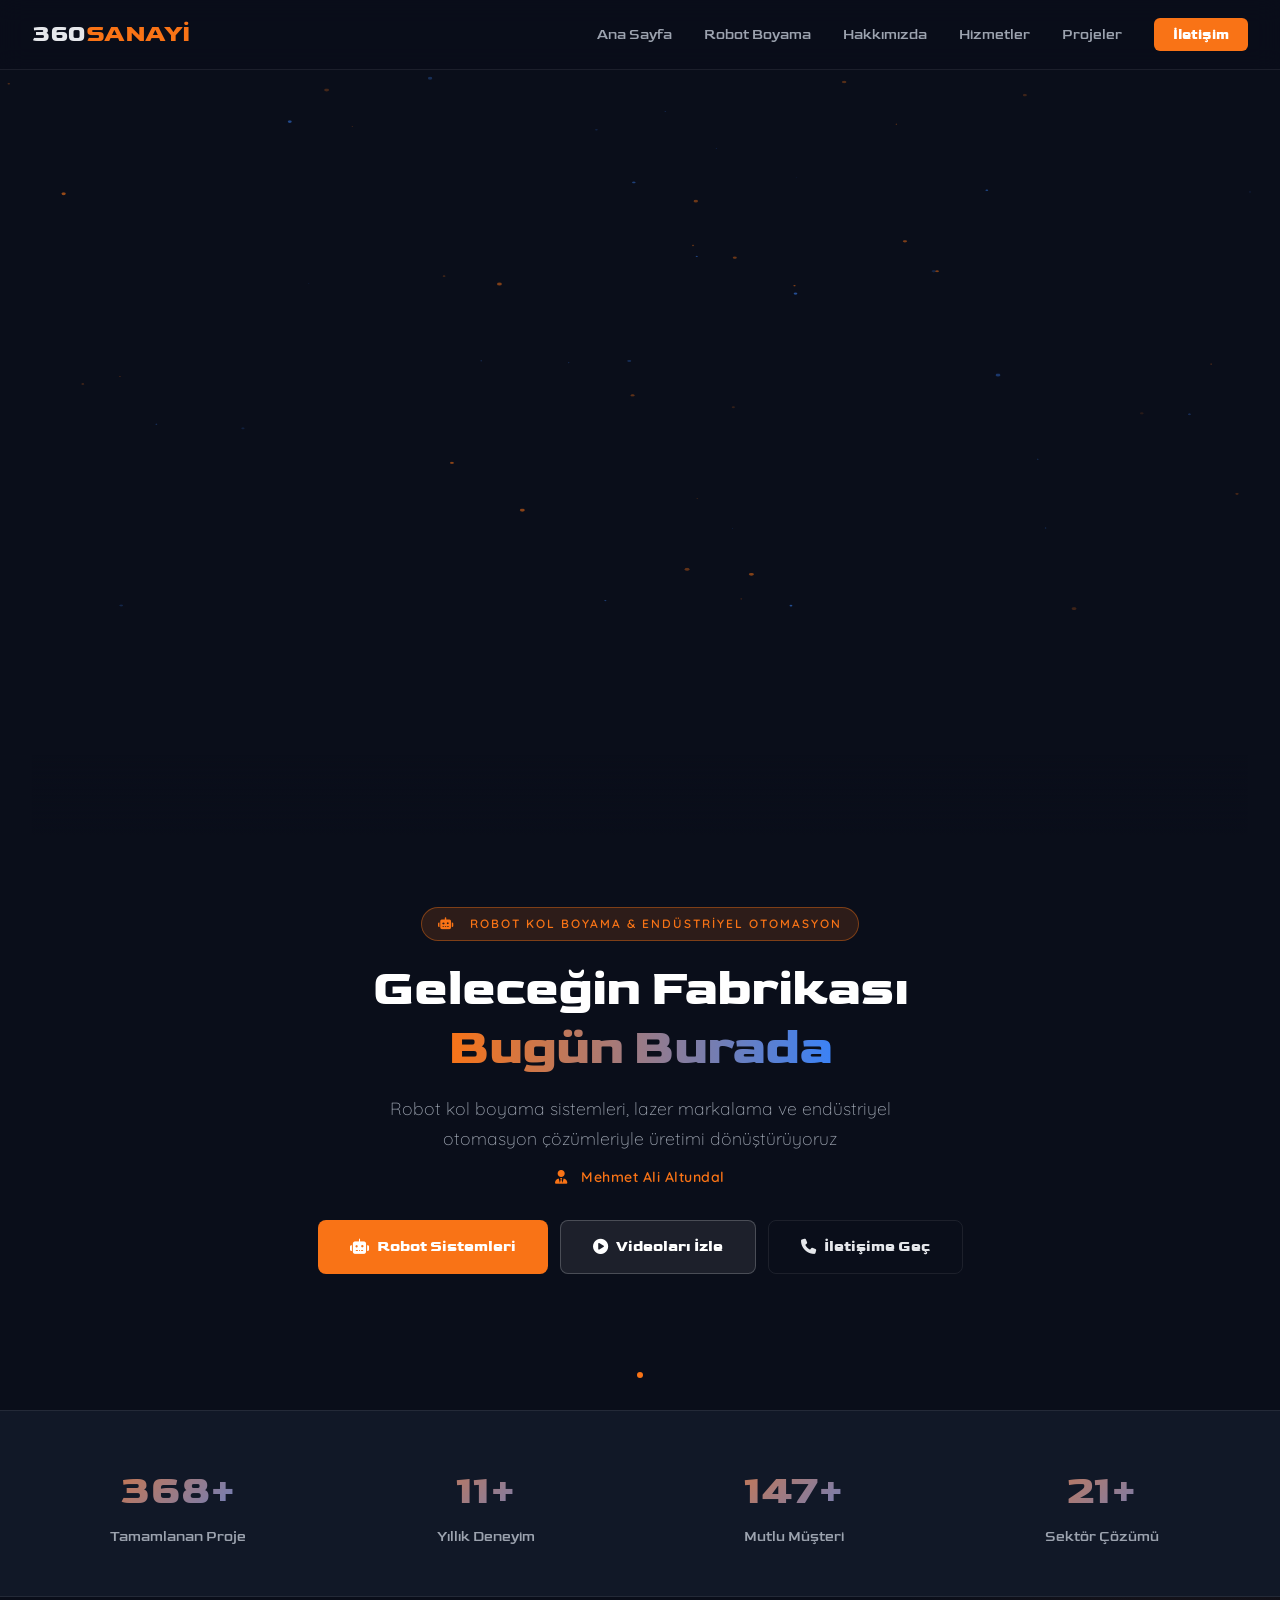
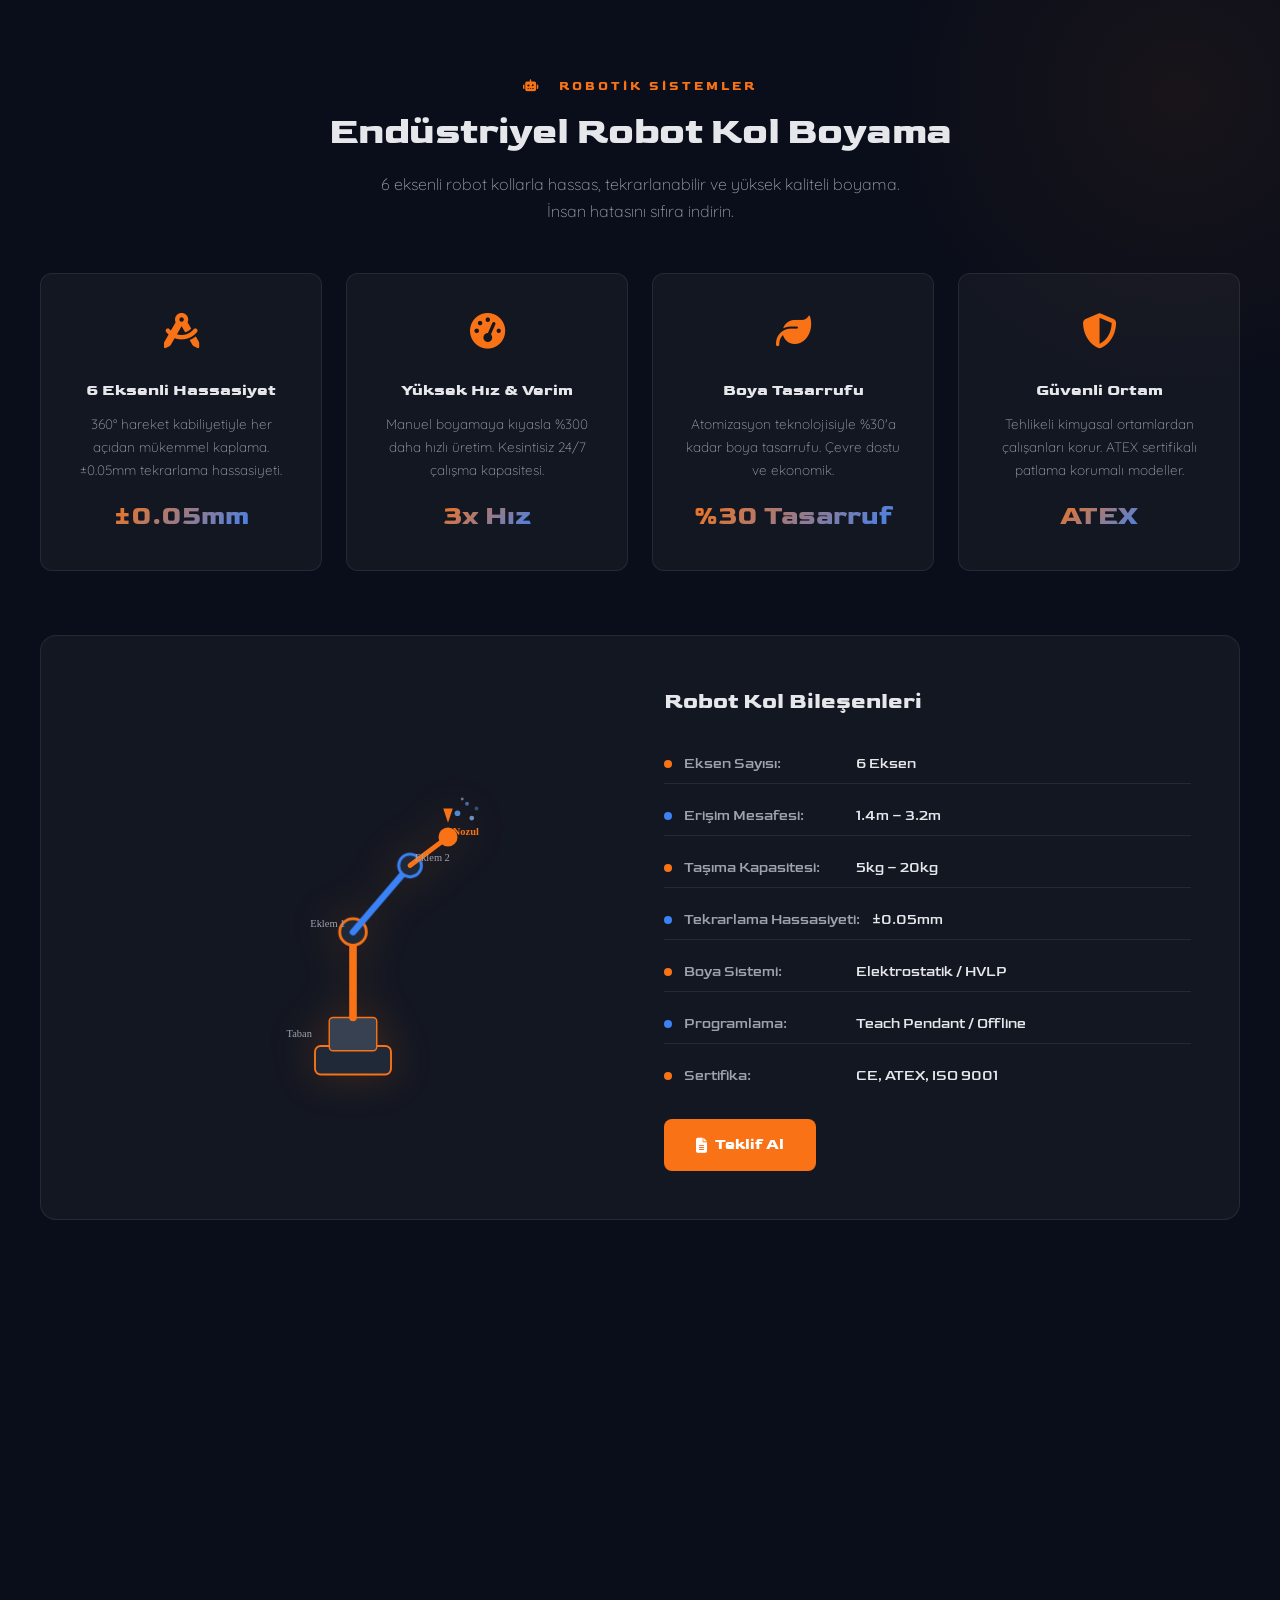
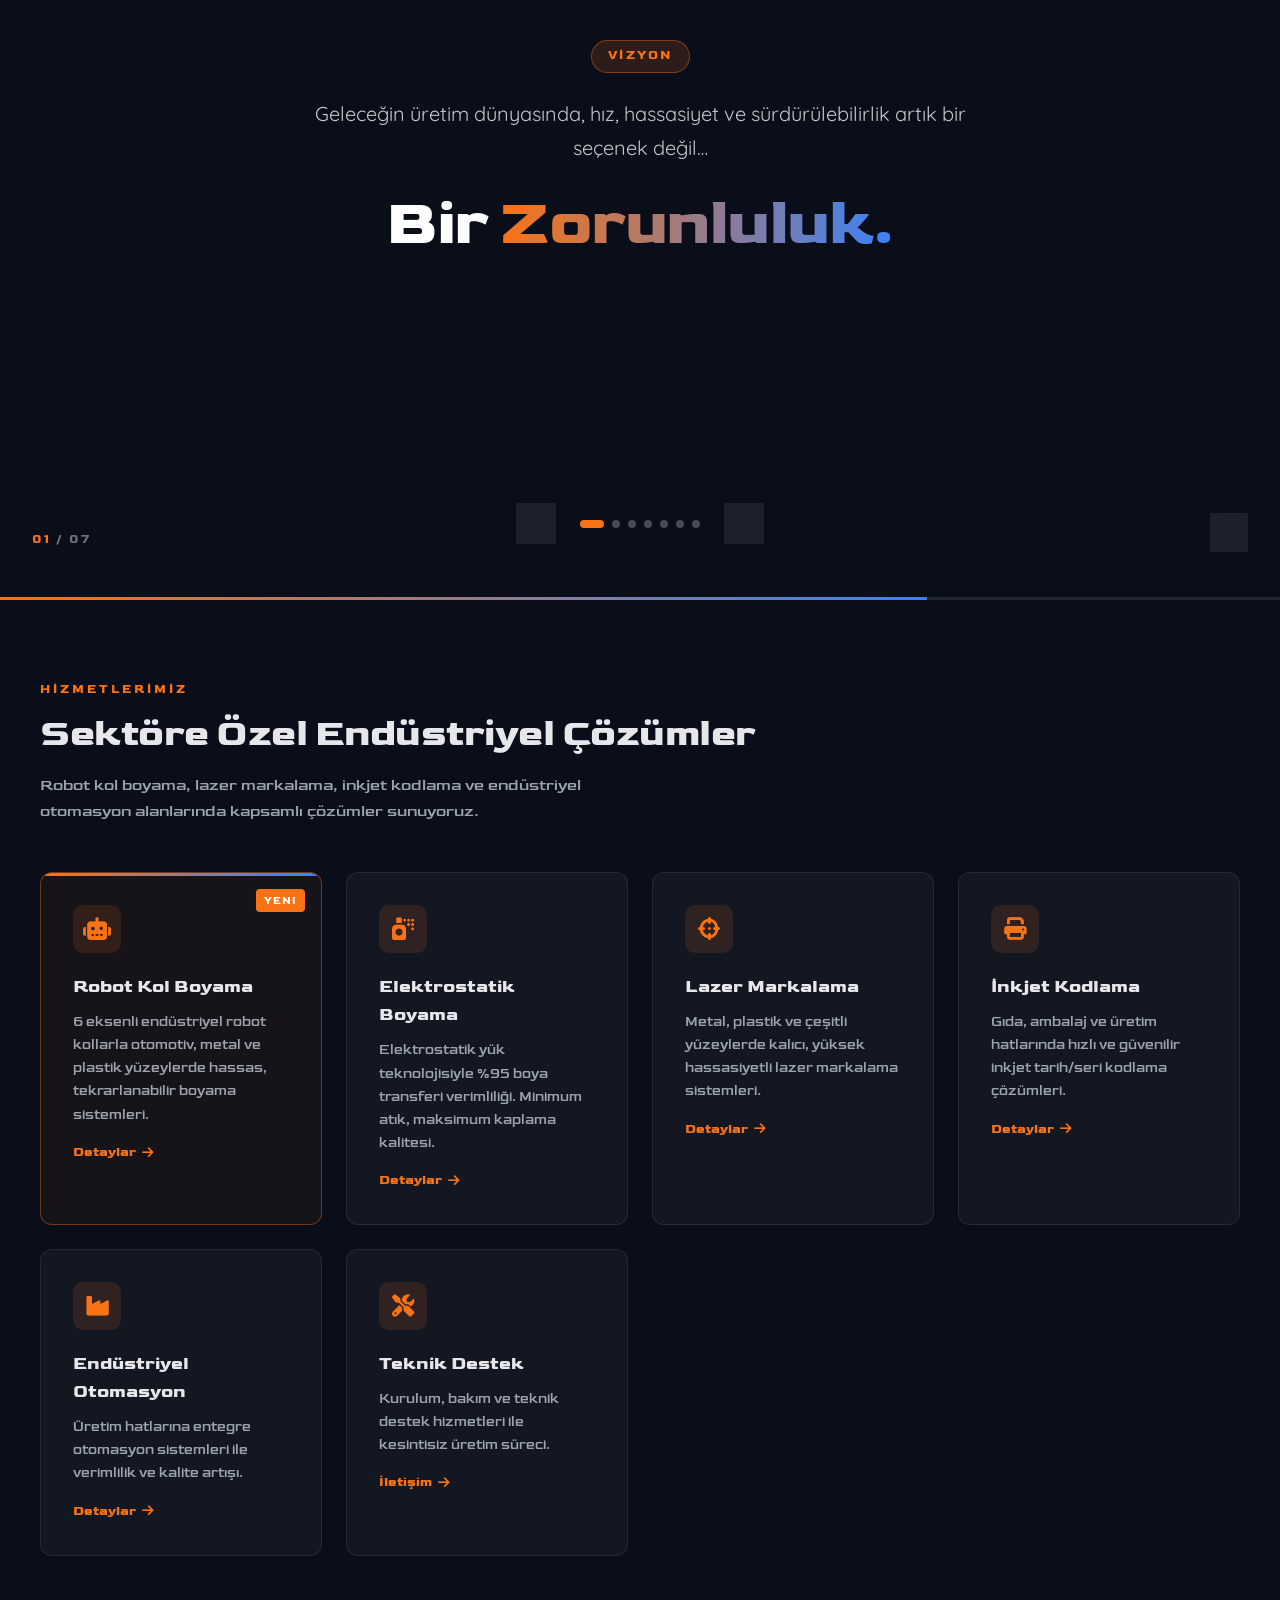
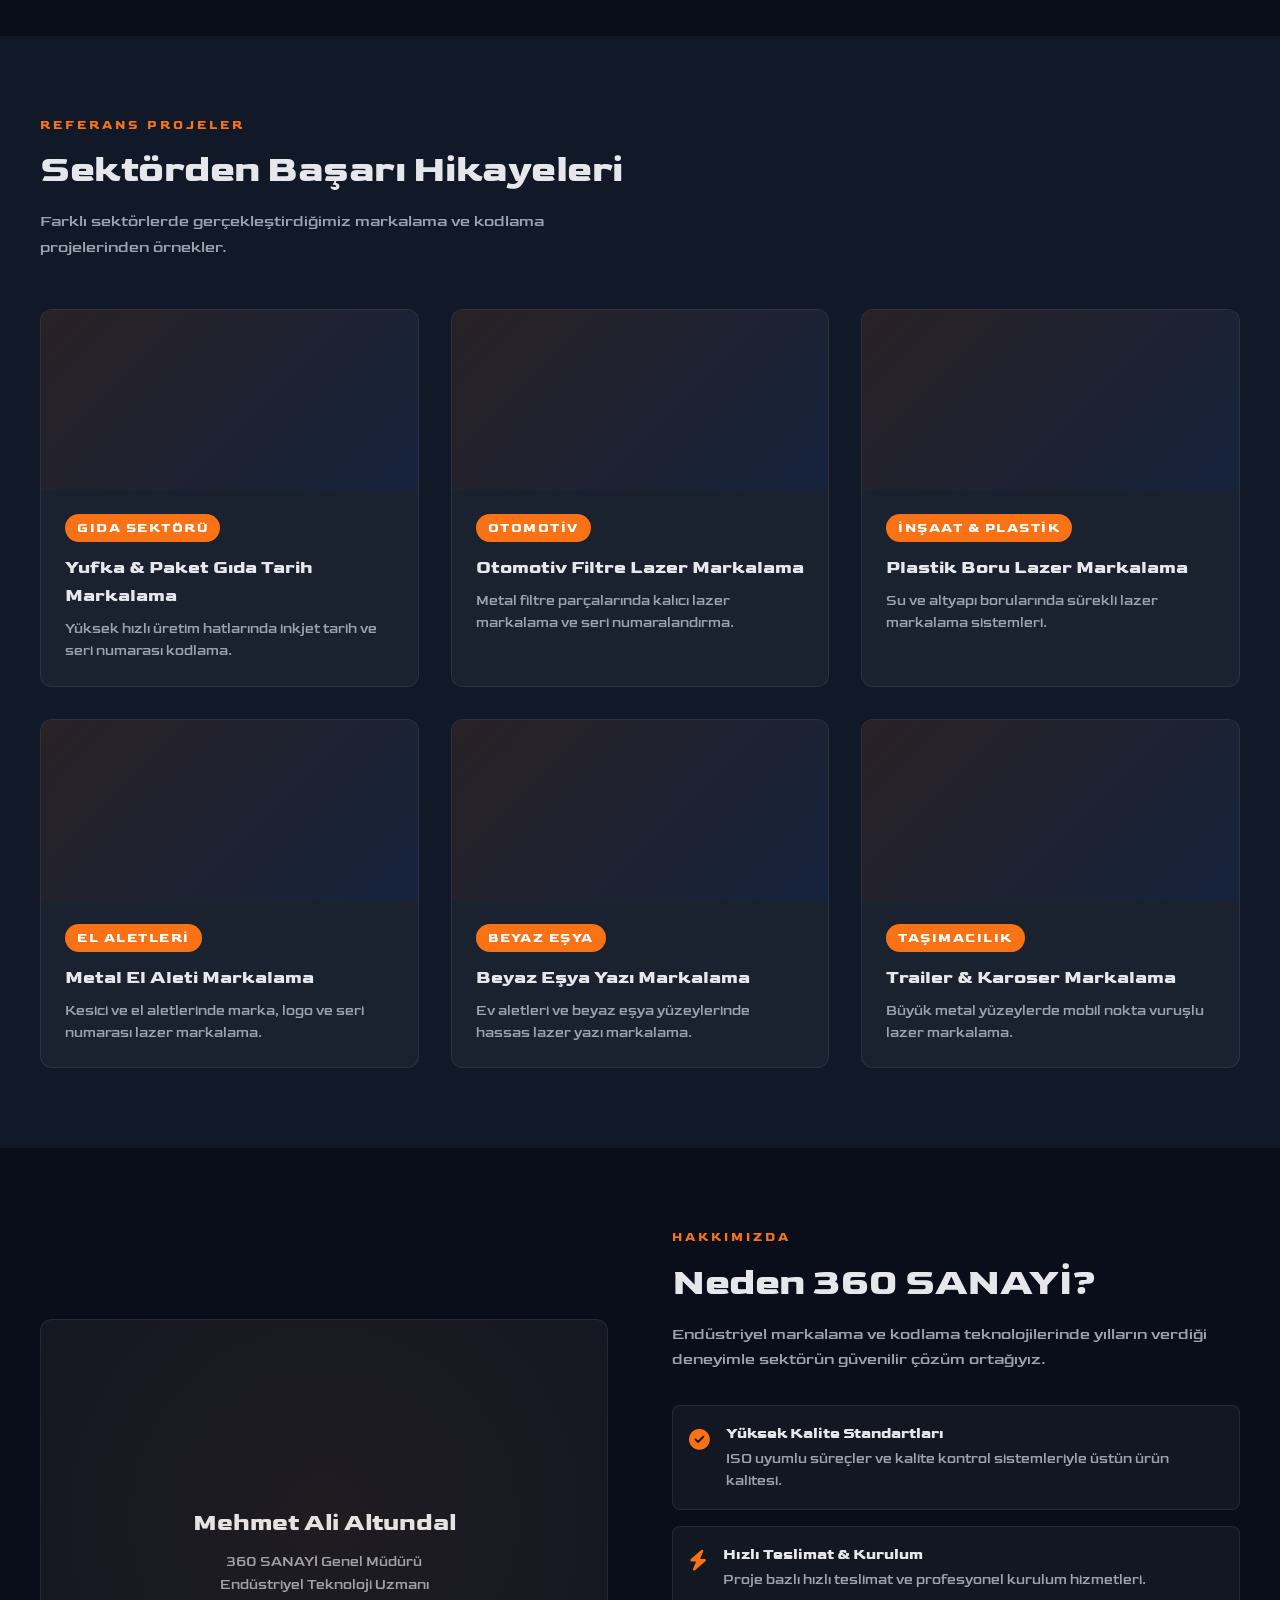
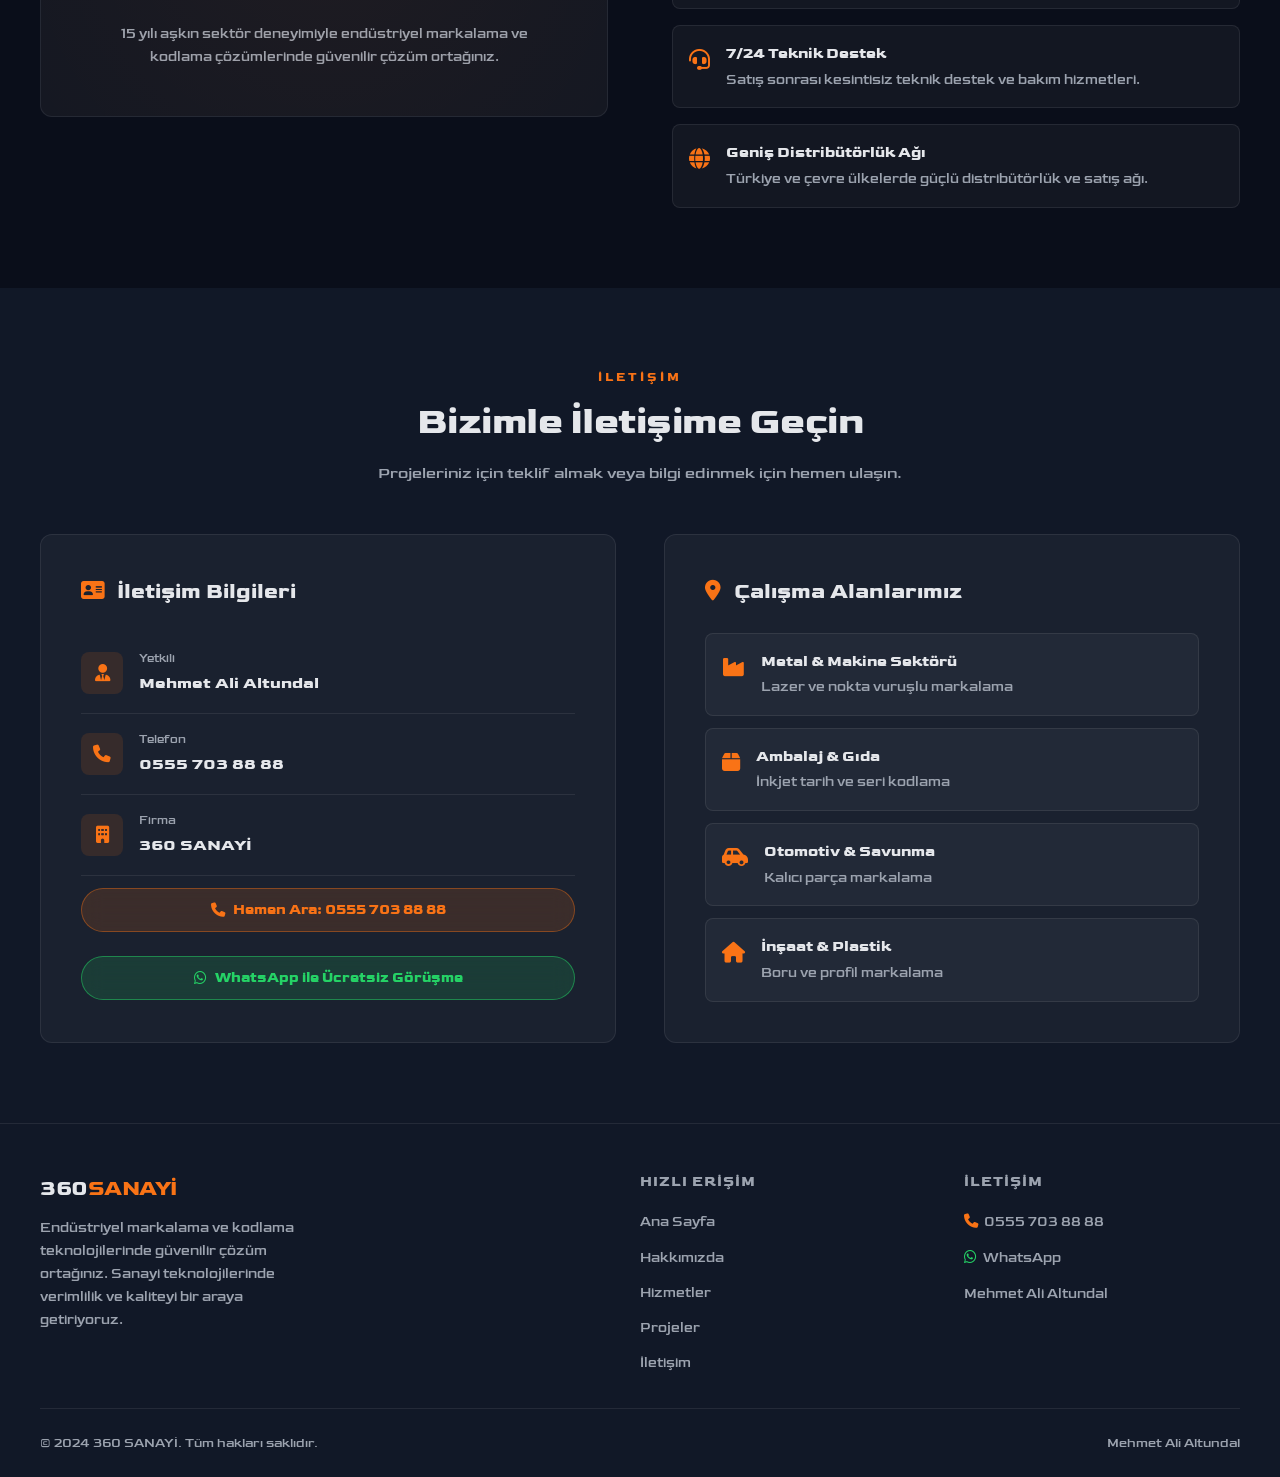
==== commit 926277de: "Add WebM video format for better performance - Convert hero video to WebM (VP9 codec) - HTML updated" ====
--- a/360sanayi/index.html
+++ b/360sanayi/index.html
@@ -66,6 +66,9 @@
   
   <link rel="stylesheet" href="assets/style.css" media="print" onload="this.media='all'">
   
+  <!-- Preload Critical Assets -->
+  <link rel="preload" href="assets/videoshowcase.mp4" as="video">
+  
   <!-- Optimized JavaScript -->
   <script defer src="assets/main.js"></script>
 <div id="splash">
@@ -132,7 +135,9 @@
       <div class="spinner"></div>
       <p>Video yükleniyor...</p>
     </div>
-    <video class="hero-video-local" autoplay muted loop playsinline aria-hidden="true" poster="assets/video-poster.jpg">
+    <video class="hero-video-local" autoplay muted loop playsinline aria-hidden="true" poster="assets/video-poster.jpg" preload="auto">
+      <!-- WebM formatı öncelikli (modern tarayıcılar için optimize) -->
+      <source src="assets/videoshowcase.webm" type="video/webm">
       <source src="assets/videoshowcase.mp4" type="video/mp4">
       <p class="video-error">Tarayıcınız video etiketini desteklemiyor.</p>
     </video>
--- a/360sanayi/assets/style.css
+++ b/360sanayi/assets/style.css
@@ -686,6 +686,7 @@
   overflow: hidden;
   flex-shrink: 0;
   z-index: 1;
+  background: var(--dark); /* Video yüklenene kadar koyu arka plan */
 }
 .hero-video-local {
   width: 100%;
@@ -693,6 +694,7 @@
   object-fit: contain;
   object-position: center;
   display: block;
+  will-change: opacity; /* Performans optimizasyonu */
 }
 .hero-video-fade {
   position: absolute;
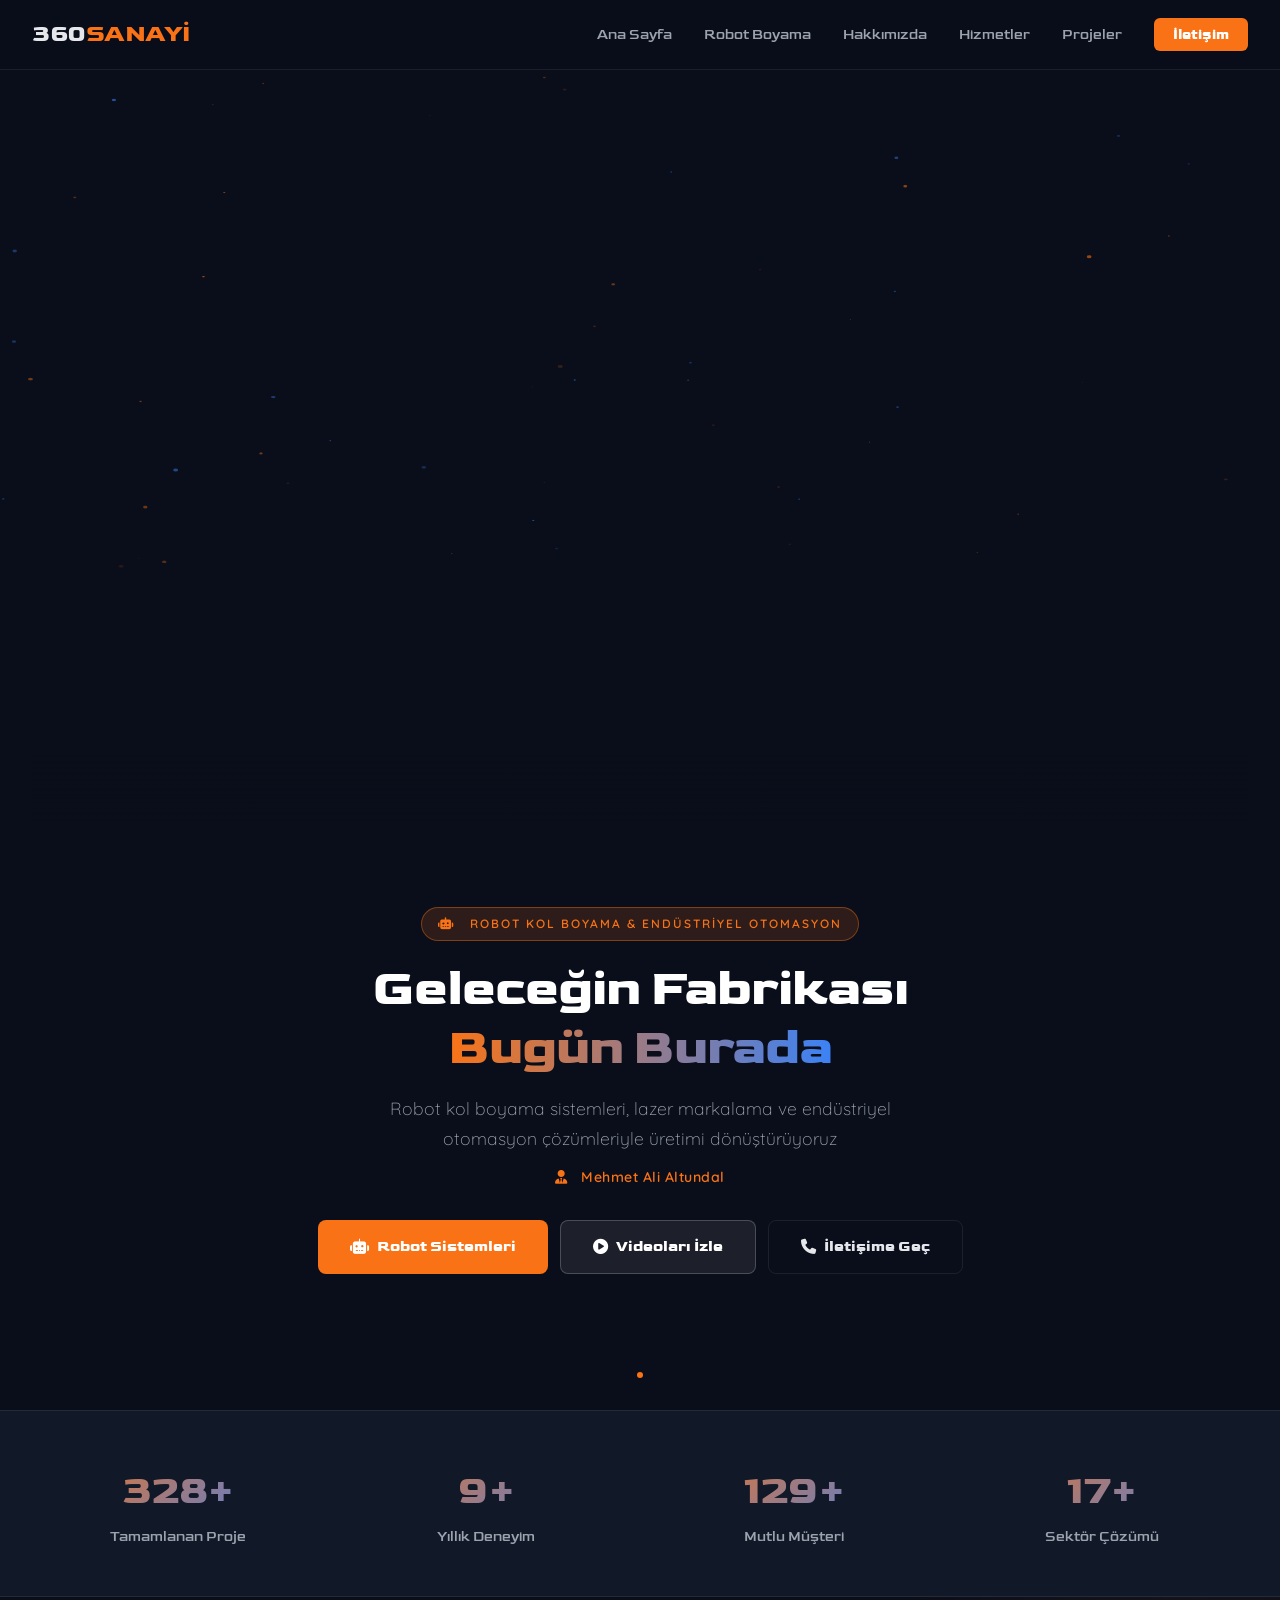
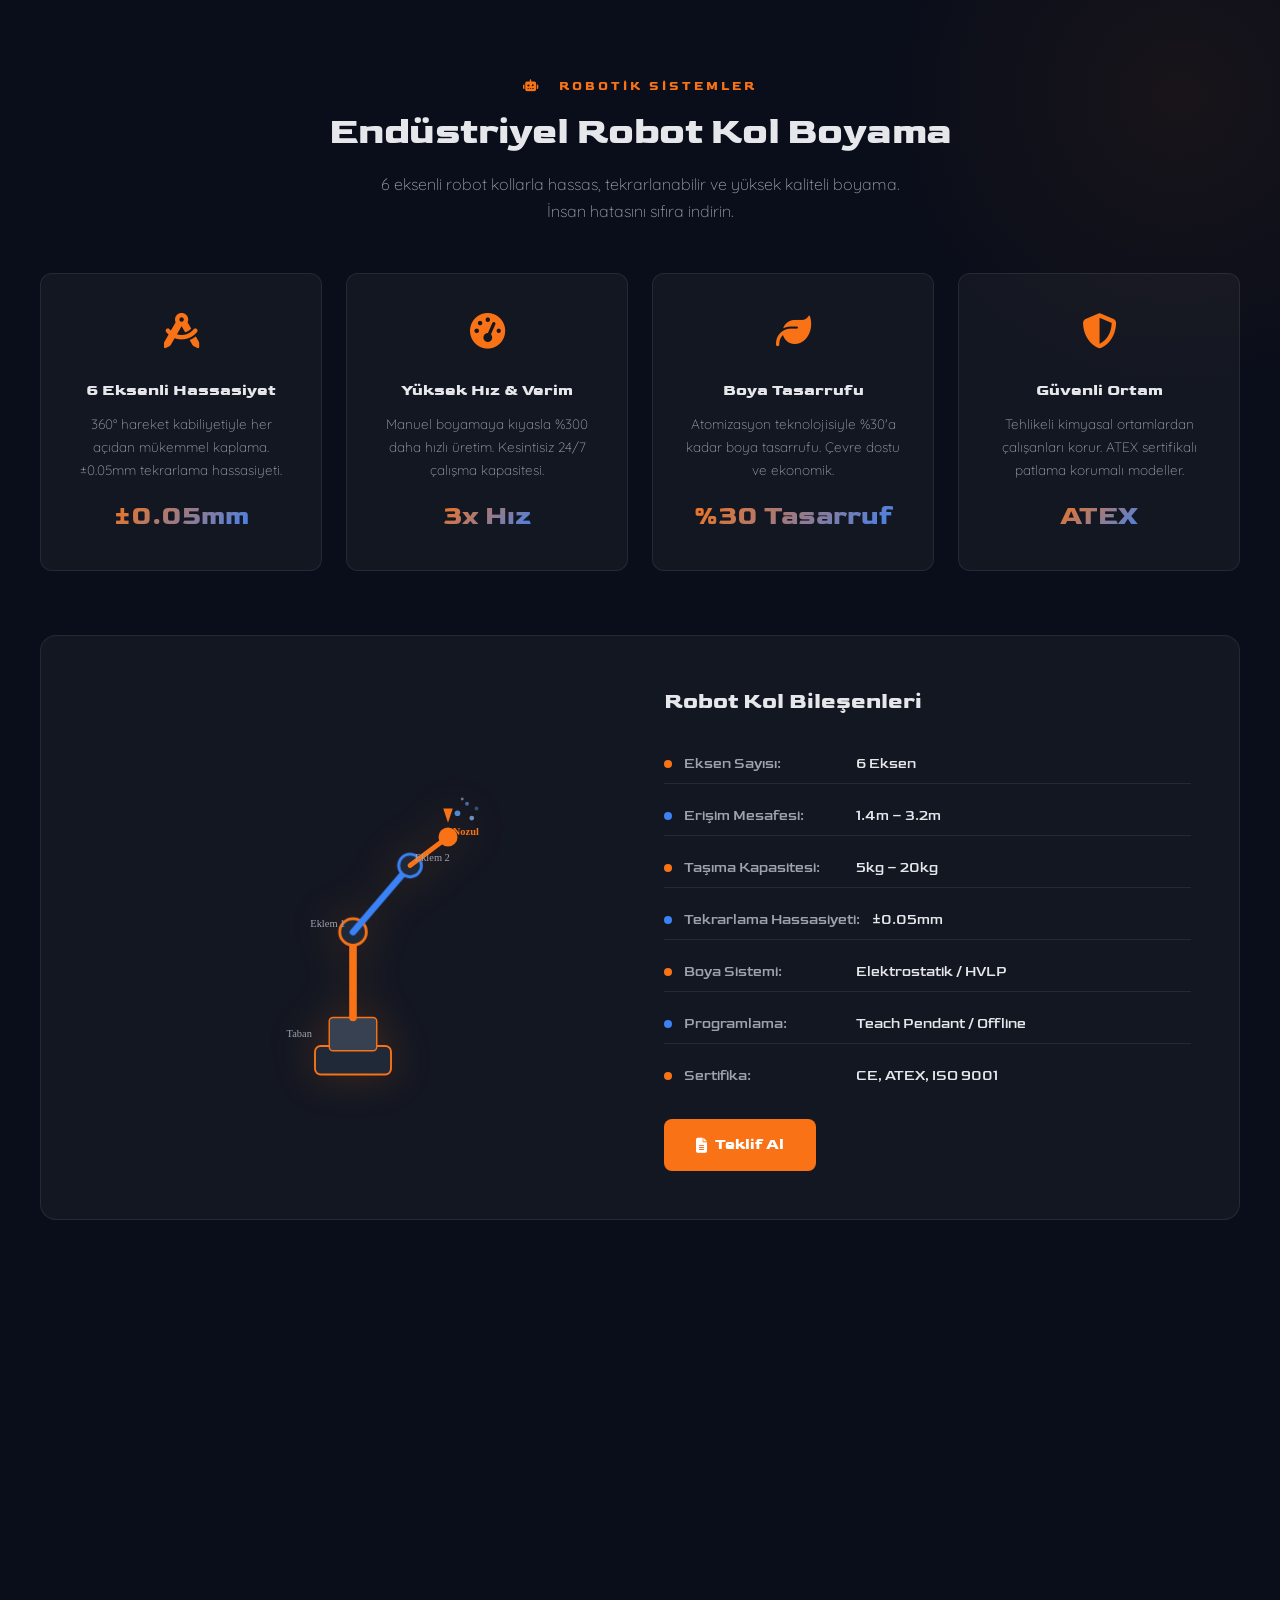
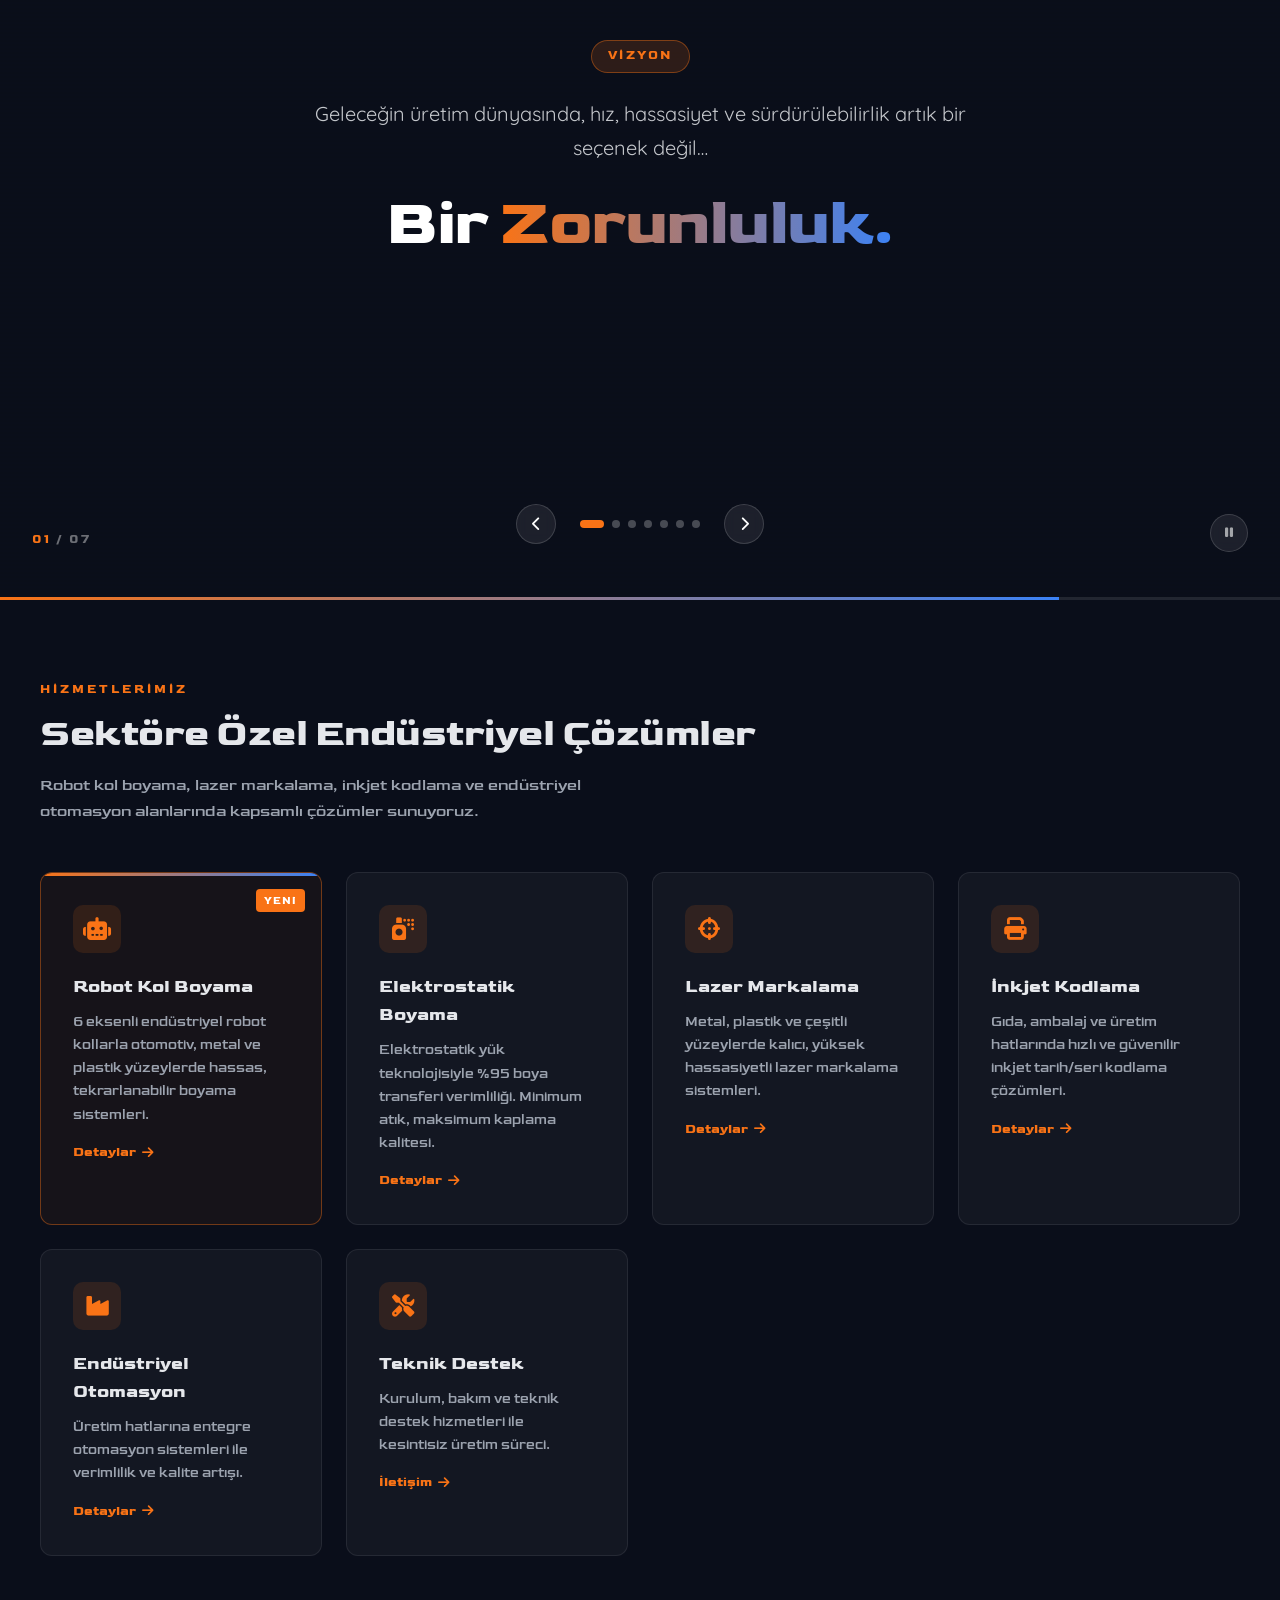
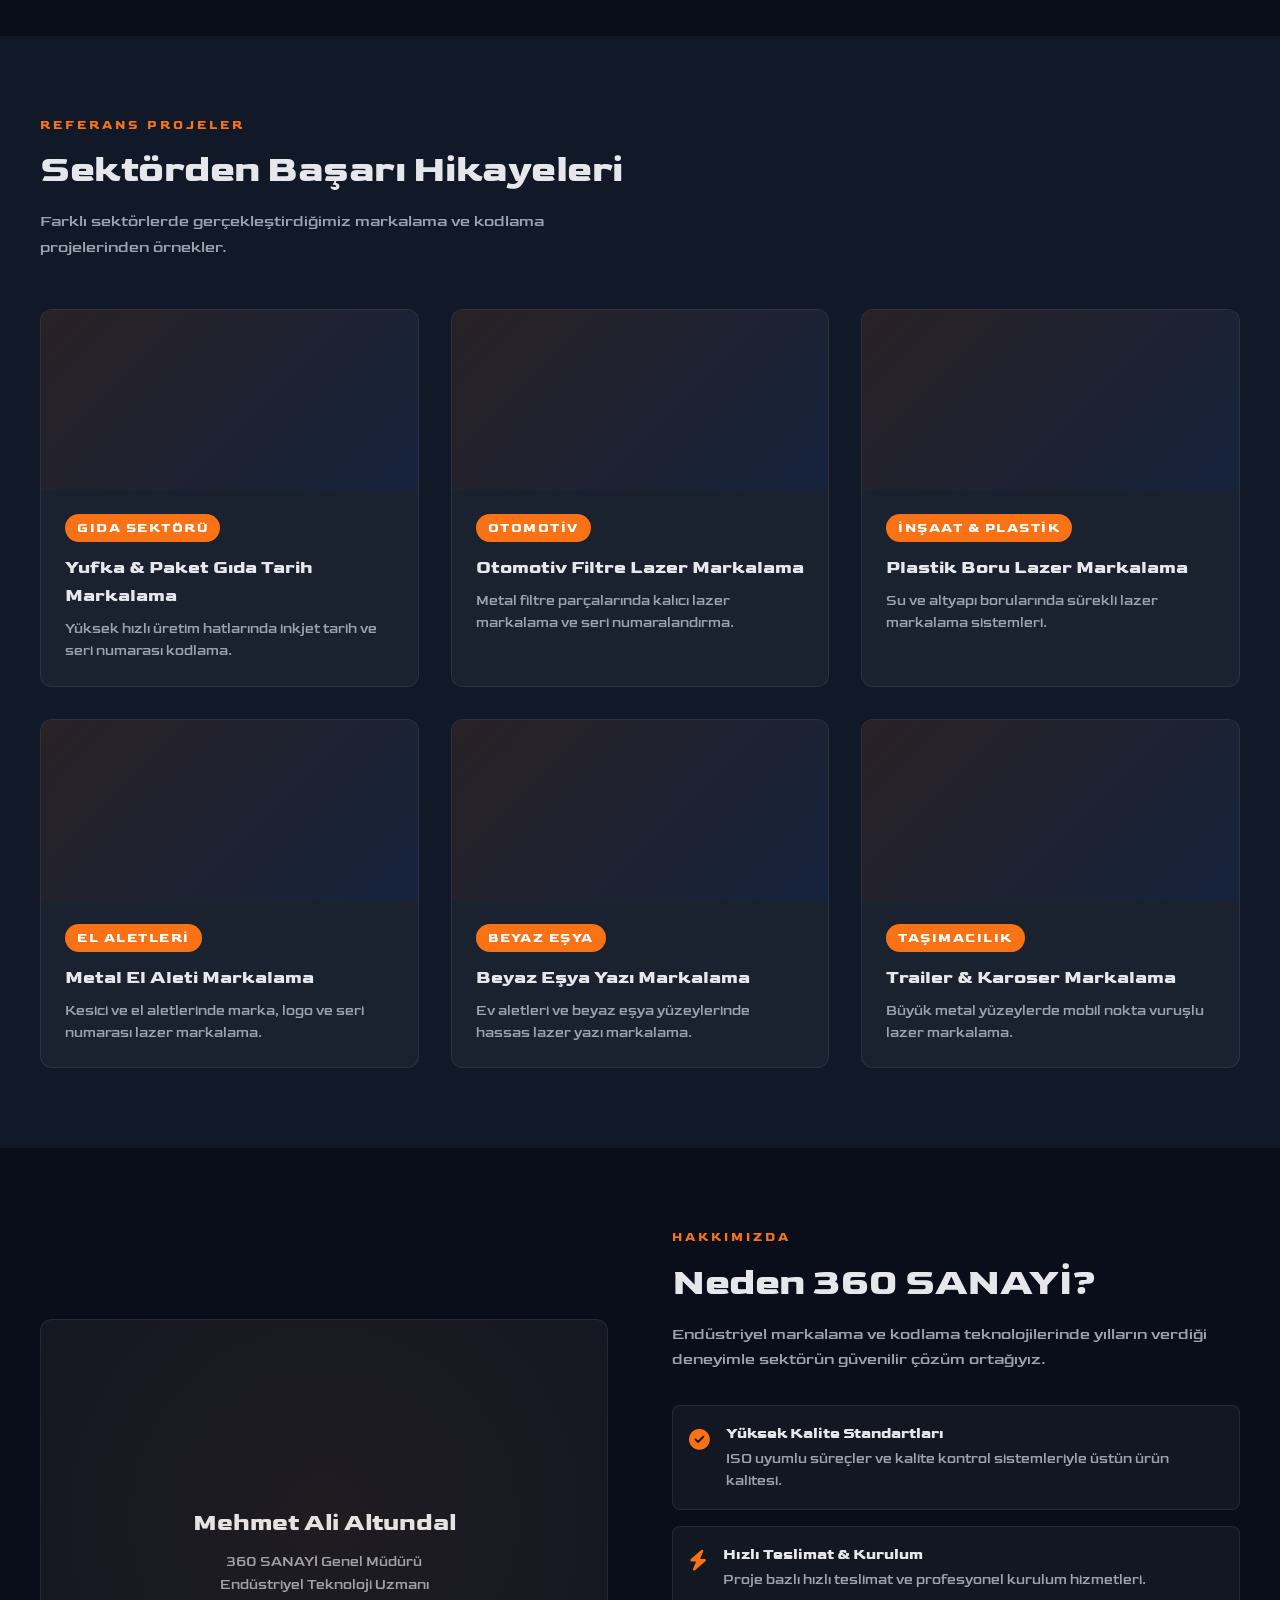
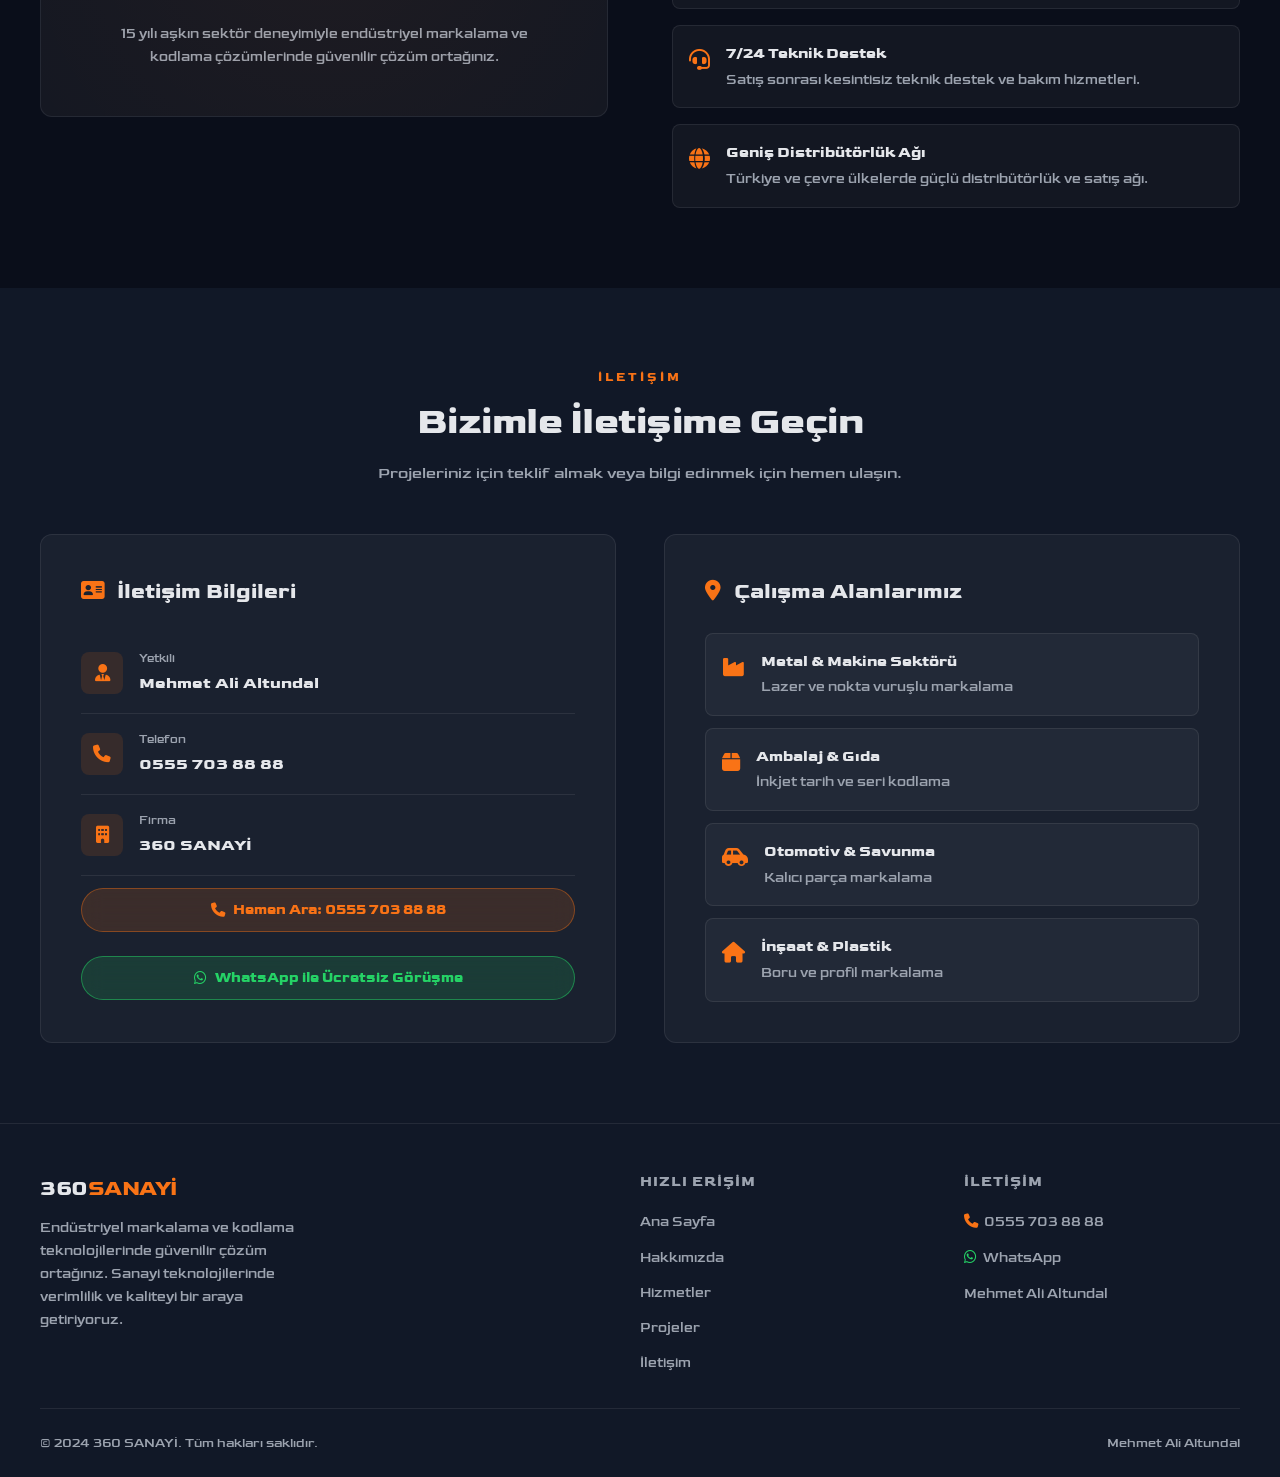
==== commit 000a0230: "Fix hero video start position and loading issues - Changed preload from 'auto' to 'metadata' (faster" ====
--- a/360sanayi/index.html
+++ b/360sanayi/index.html
@@ -135,7 +135,7 @@
       <div class="spinner"></div>
       <p>Video yükleniyor...</p>
     </div>
-    <video class="hero-video-local" autoplay muted loop playsinline aria-hidden="true" poster="assets/video-poster.jpg" preload="auto">
+    <video class="hero-video-local" autoplay muted loop playsinline aria-hidden="true" poster="assets/video-poster.jpg" preload="metadata">
       <!-- WebM formatı öncelikli (modern tarayıcılar için optimize) -->
       <source src="assets/videoshowcase.webm" type="video/webm">
       <source src="assets/videoshowcase.mp4" type="video/mp4">
--- a/360sanayi/assets/style.css
+++ b/360sanayi/assets/style.css
@@ -695,6 +695,11 @@
   object-position: center;
   display: block;
   will-change: opacity; /* Performans optimizasyonu */
+  opacity: 0; /* Başlangıçta gizli, loading bitince görünür olacak */
+  transition: opacity 0.3s ease;
+}
+.hero-video-local.loaded {
+  opacity: 1;
 }
 .hero-video-fade {
   position: absolute;
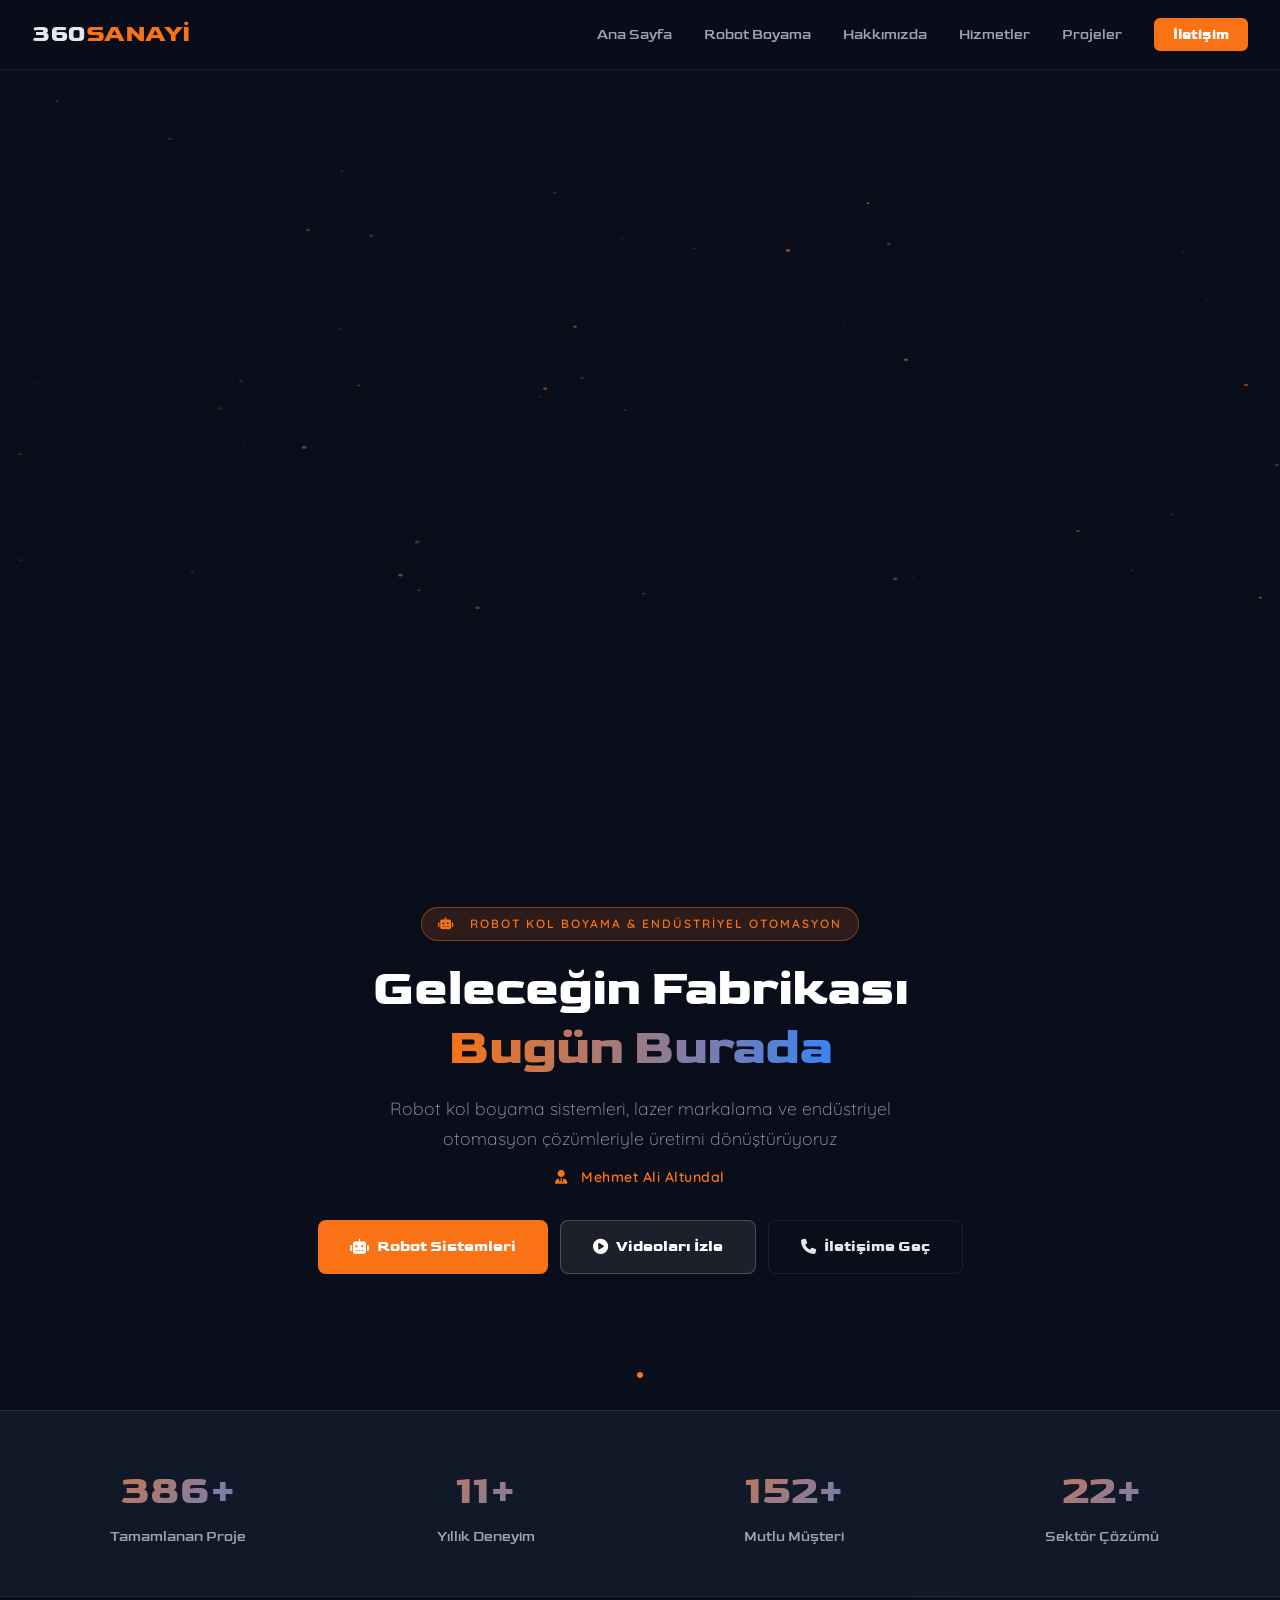
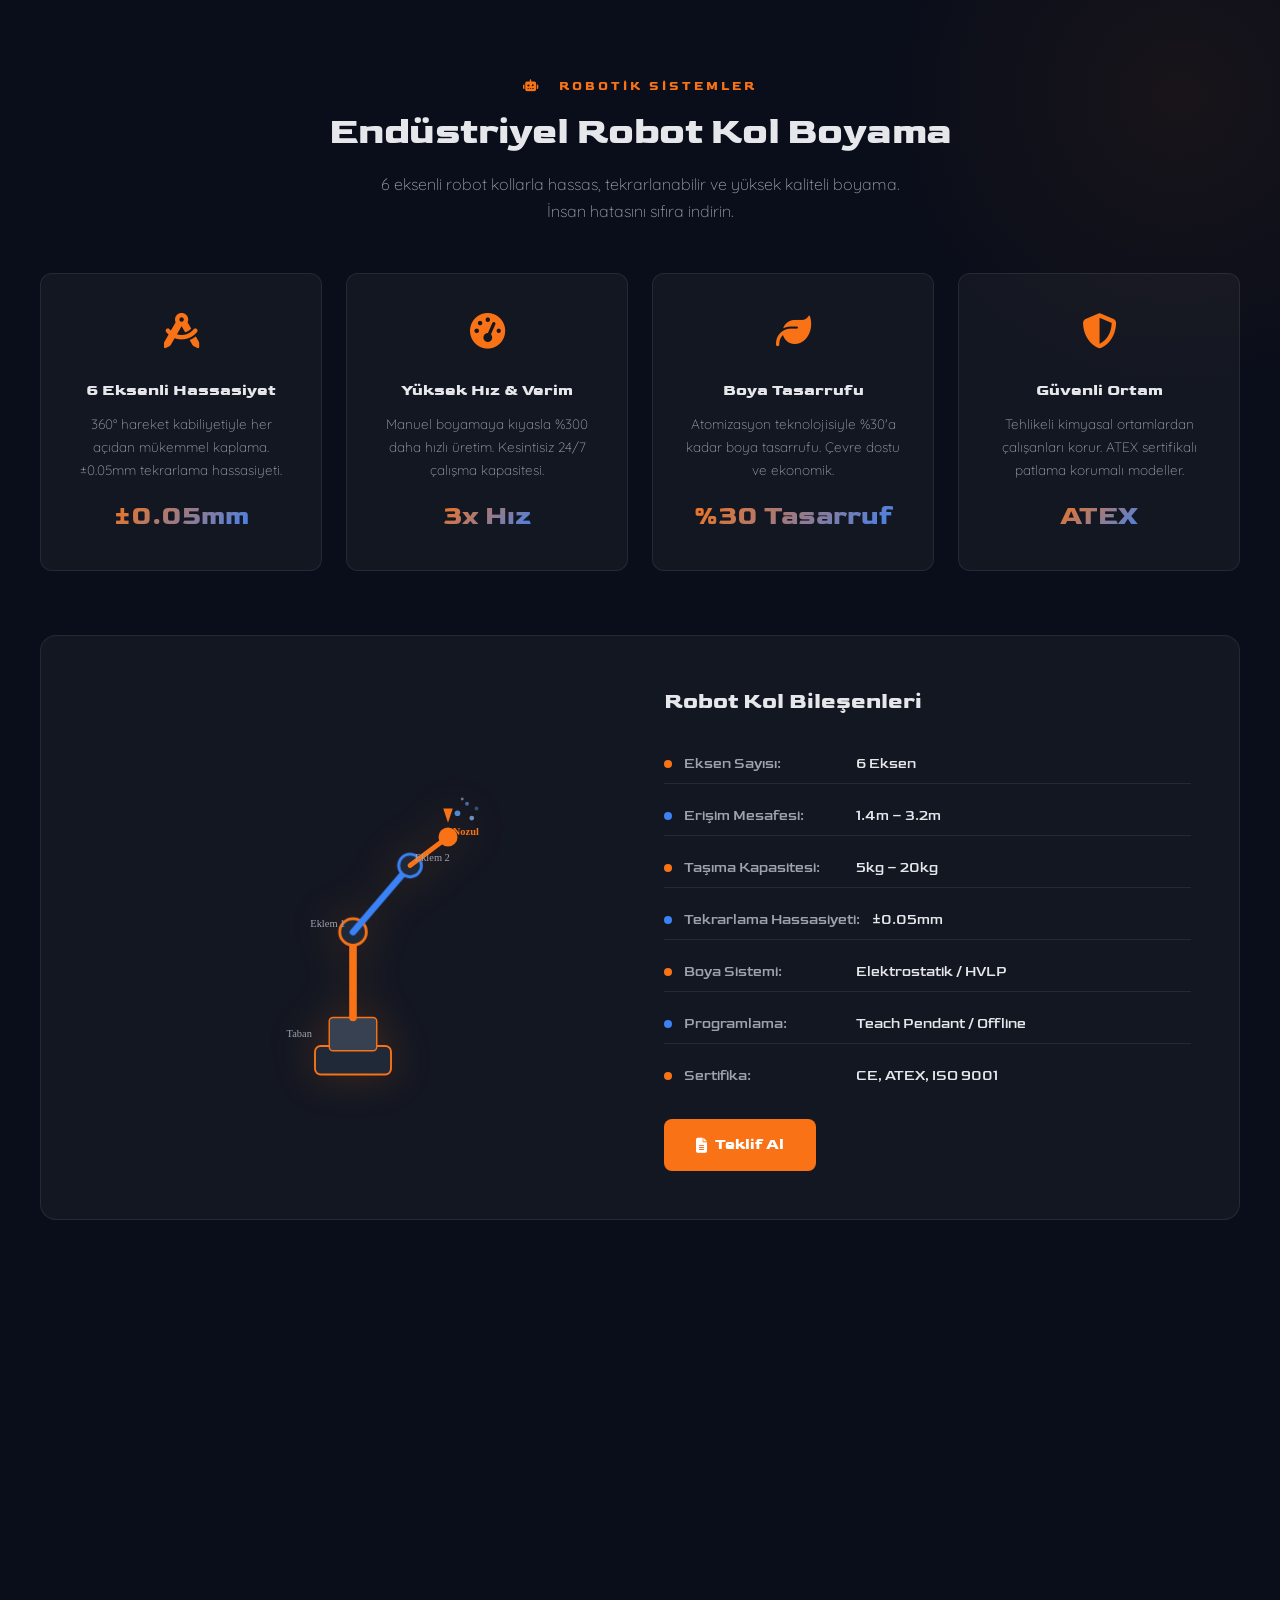
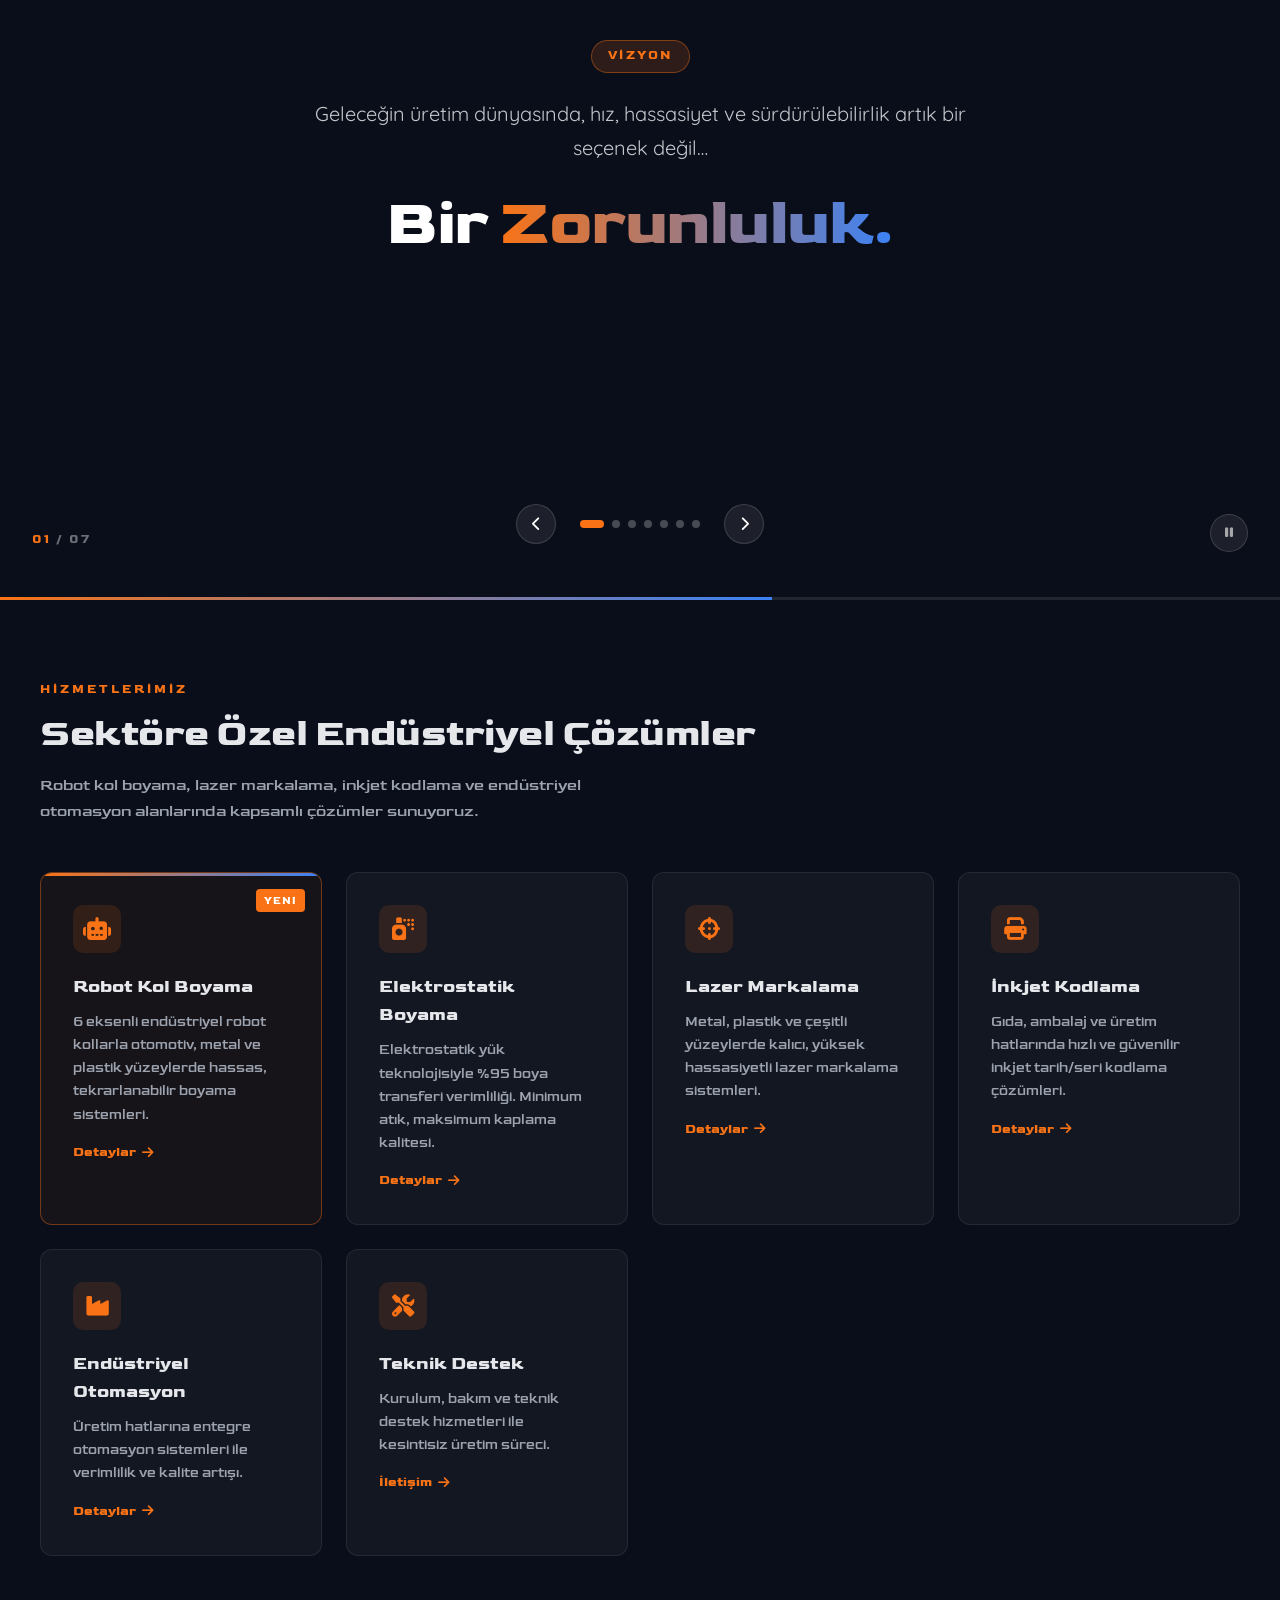
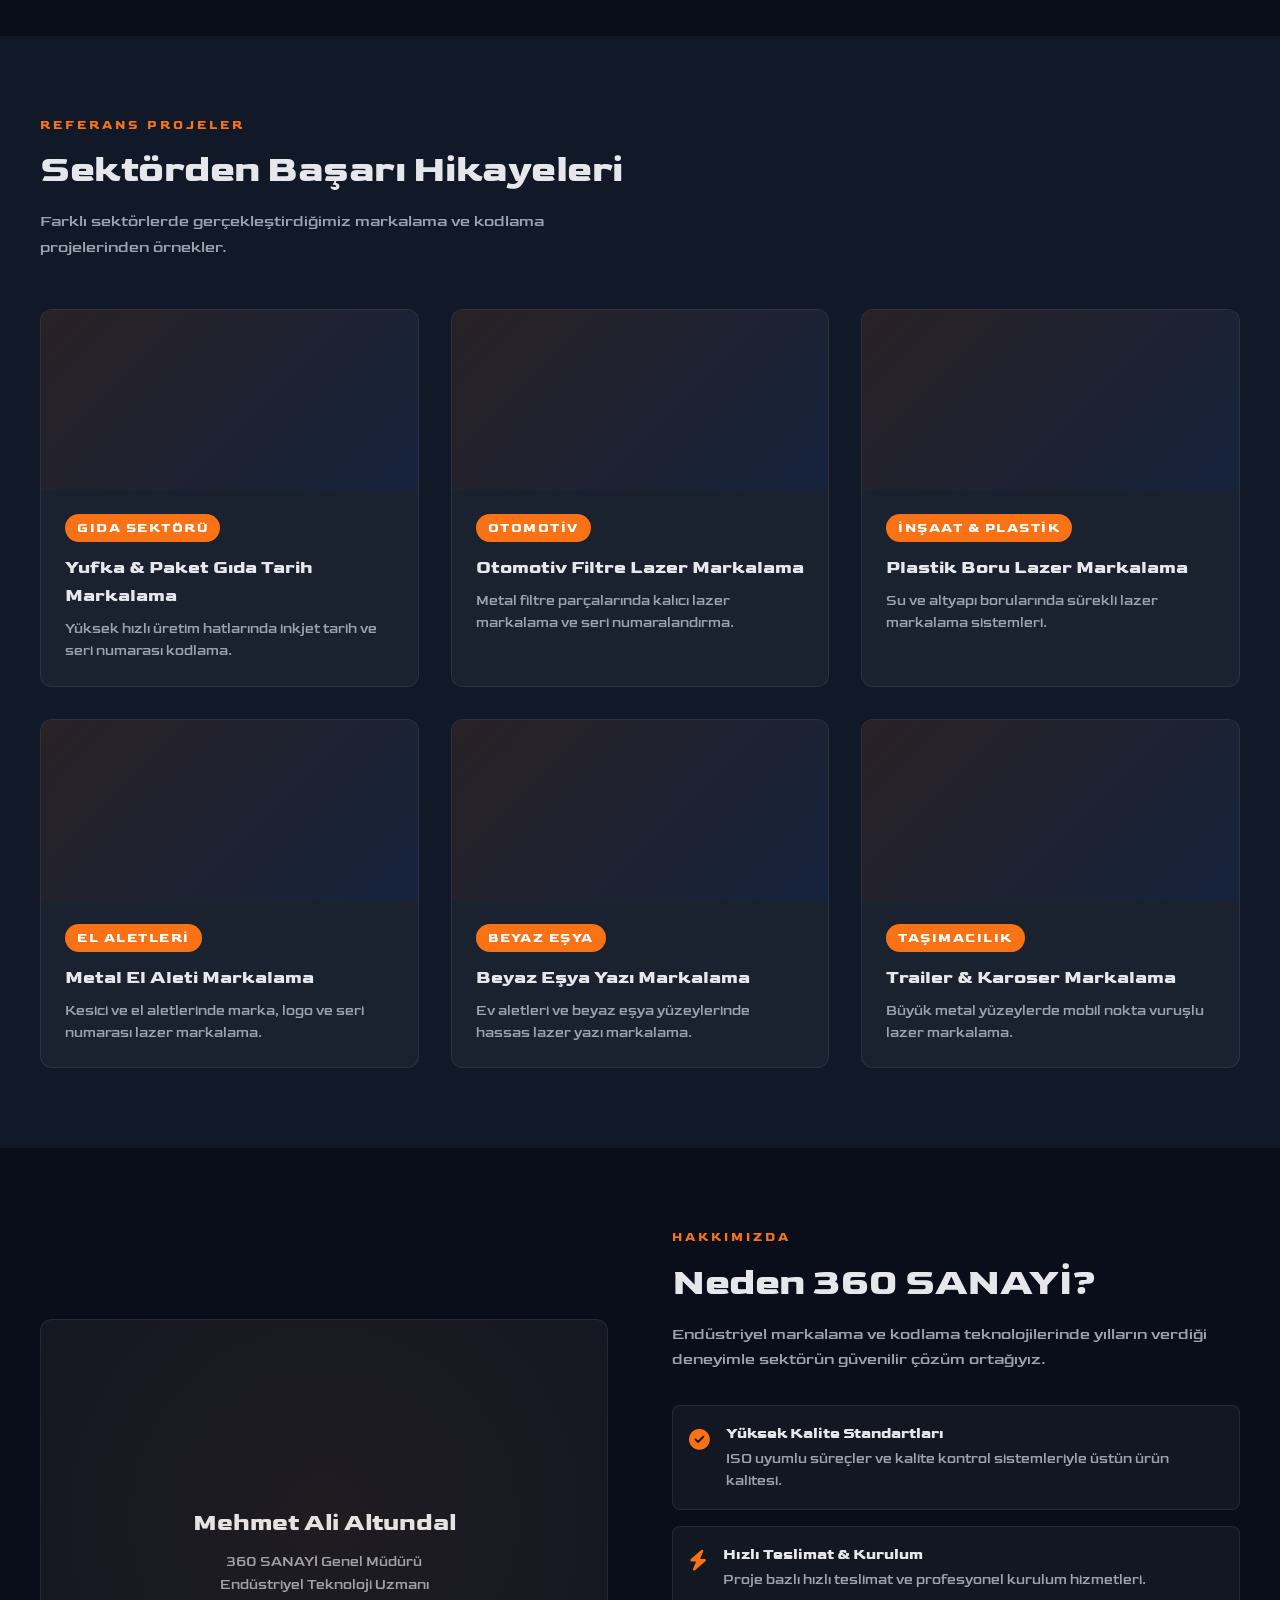
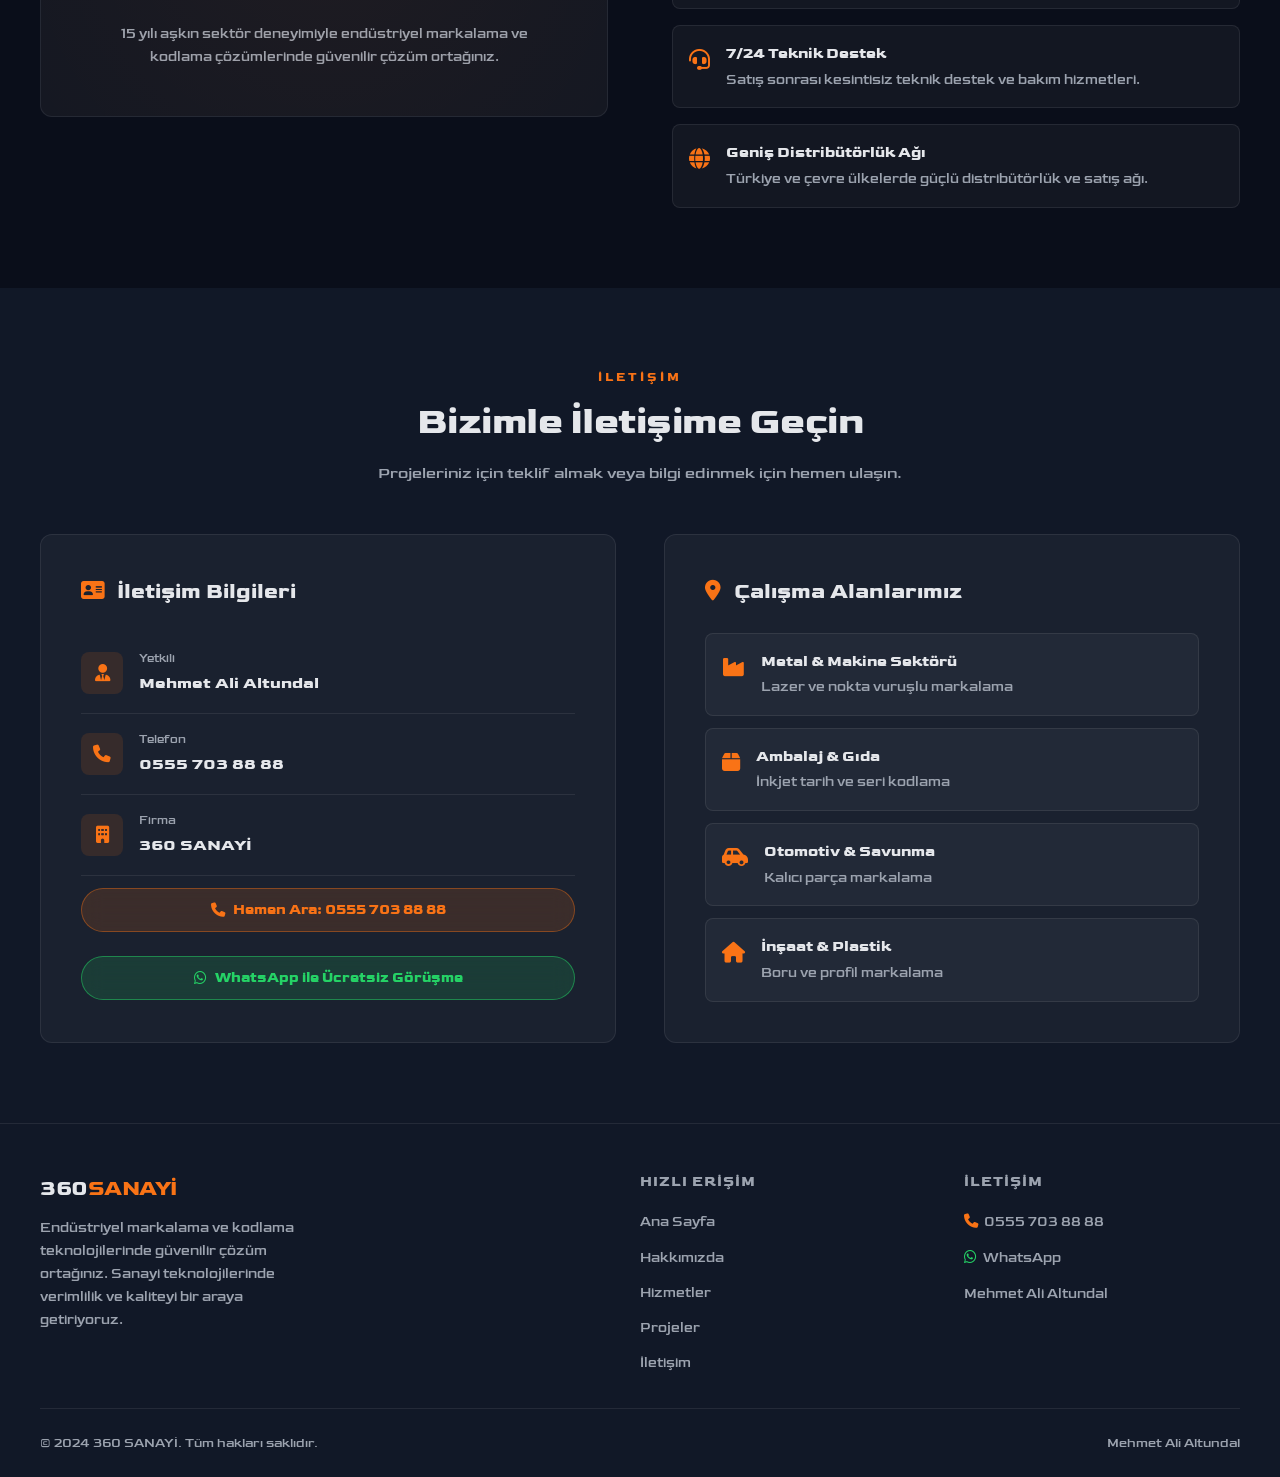
==== commit 66314a86: "Fix video console errors and infinite buffering - Removed unsupported preload='auto' link tag - Chan" ====
--- a/360sanayi/index.html
+++ b/360sanayi/index.html
@@ -67,7 +67,7 @@
   <link rel="stylesheet" href="assets/style.css" media="print" onload="this.media='all'">
   
   <!-- Preload Critical Assets -->
-  <link rel="preload" href="assets/videoshowcase.mp4" as="video">
+  <link rel="preload" href="assets/videoshowcase.webm" as="video" type="video/webm">
   
   <!-- Optimized JavaScript -->
   <script defer src="assets/main.js"></script>
@@ -135,7 +135,7 @@
       <div class="spinner"></div>
       <p>Video yükleniyor...</p>
     </div>
-    <video class="hero-video-local" autoplay muted loop playsinline aria-hidden="true" poster="assets/video-poster.jpg" preload="metadata">
+    <video class="hero-video-local" autoplay muted loop playsinline aria-hidden="true" preload="metadata">
       <!-- WebM formatı öncelikli (modern tarayıcılar için optimize) -->
       <source src="assets/videoshowcase.webm" type="video/webm">
       <source src="assets/videoshowcase.mp4" type="video/mp4">
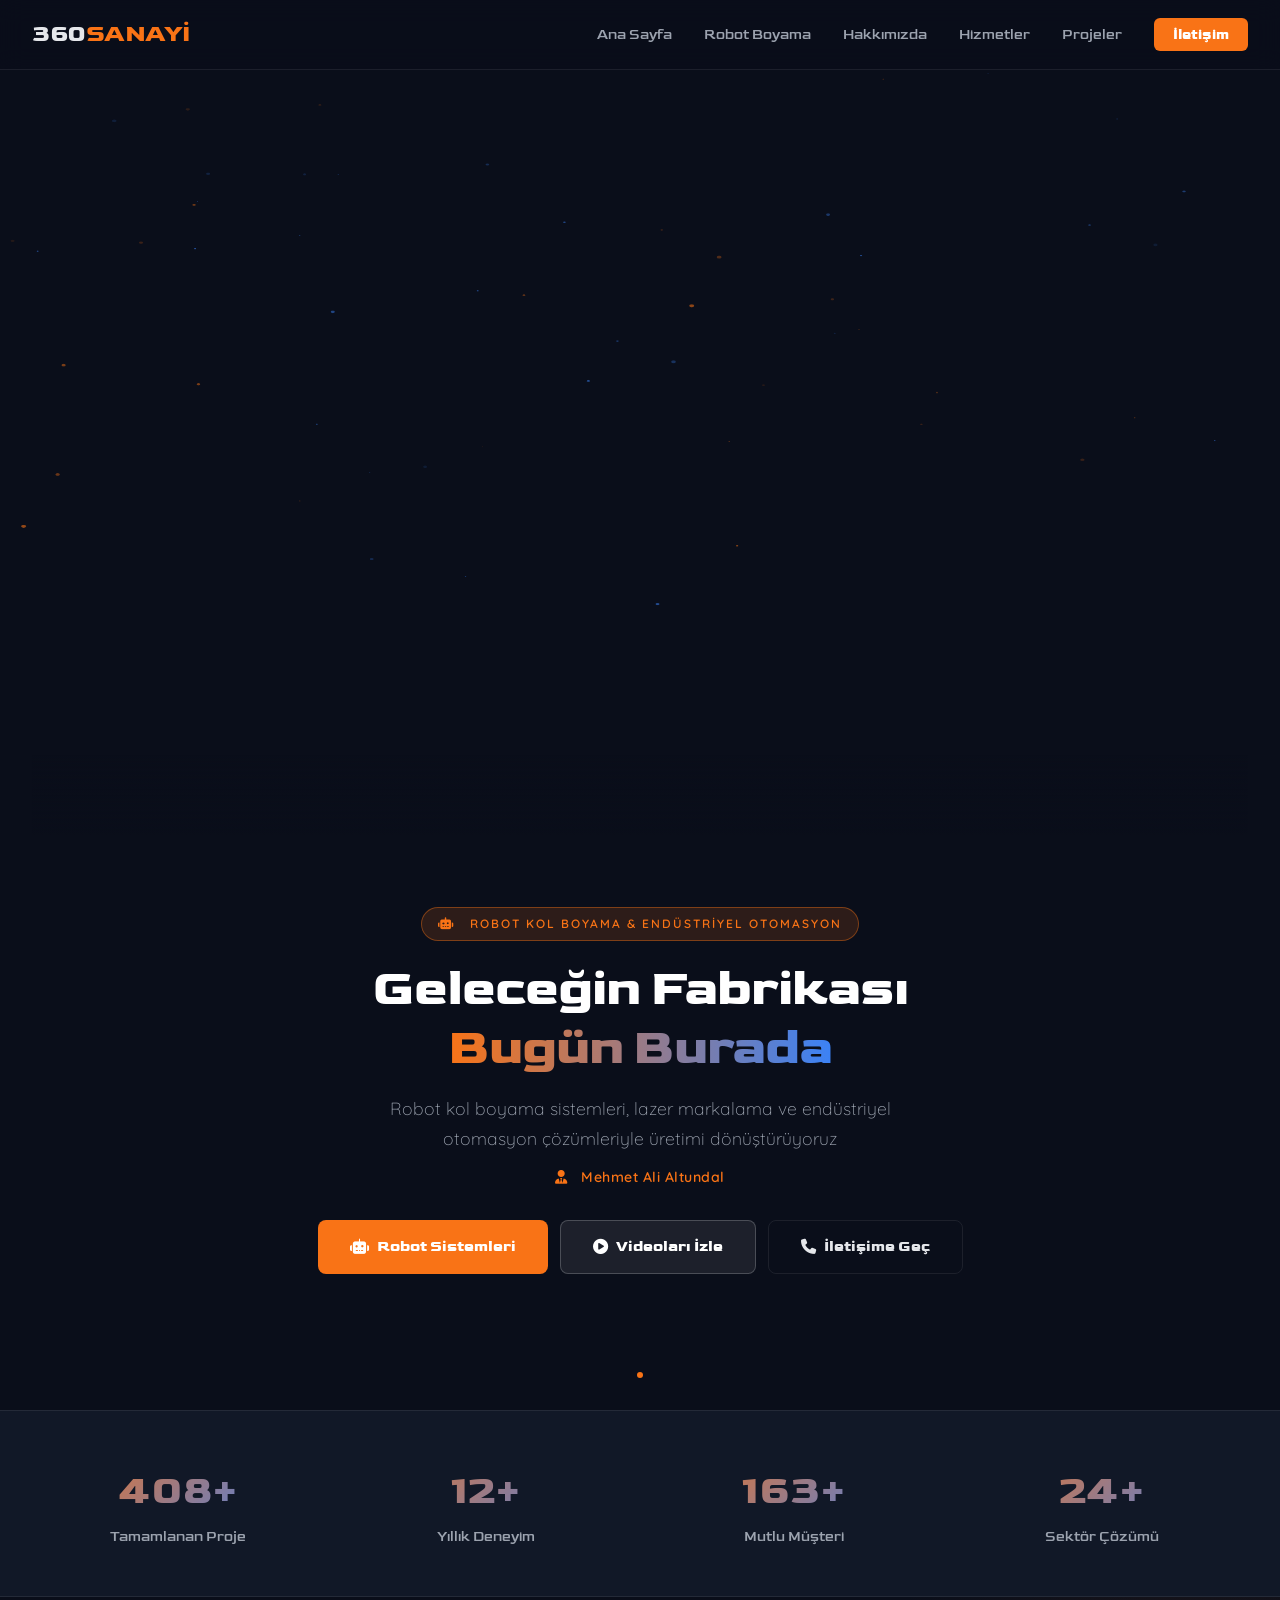
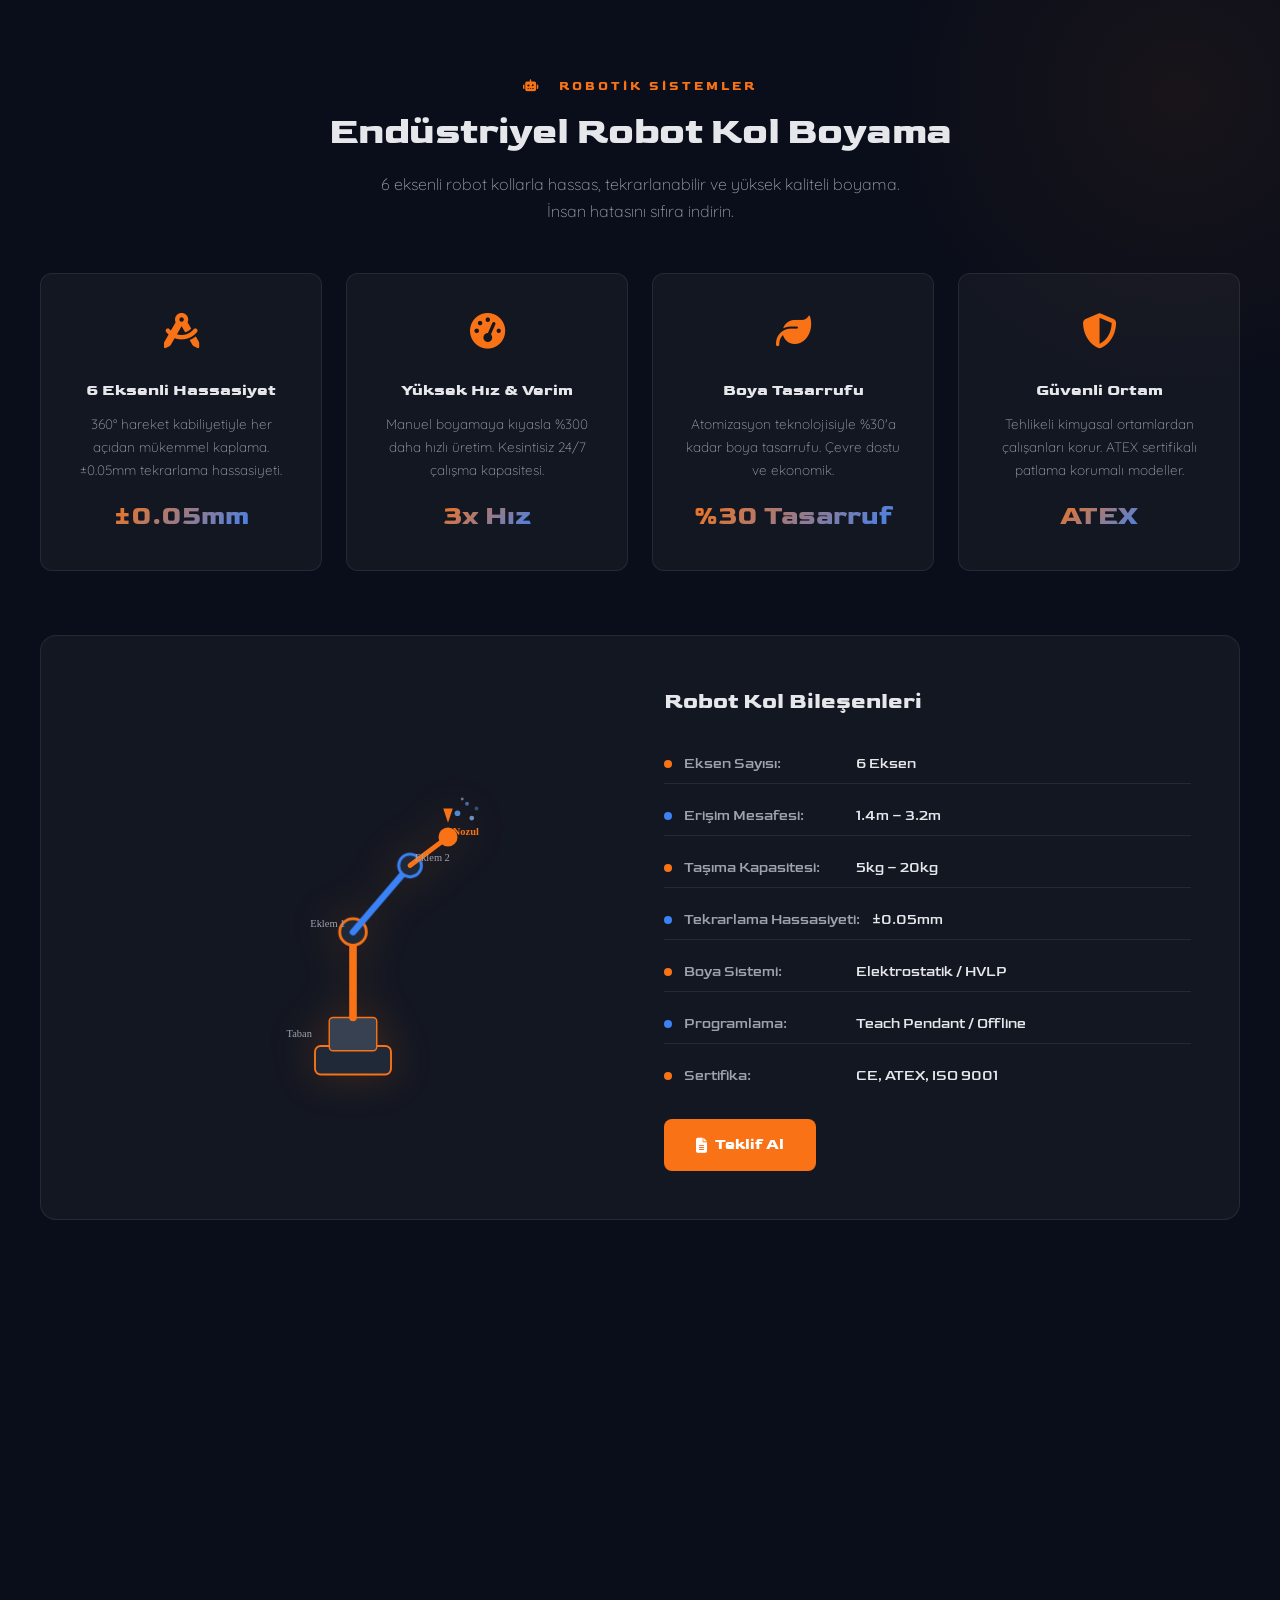
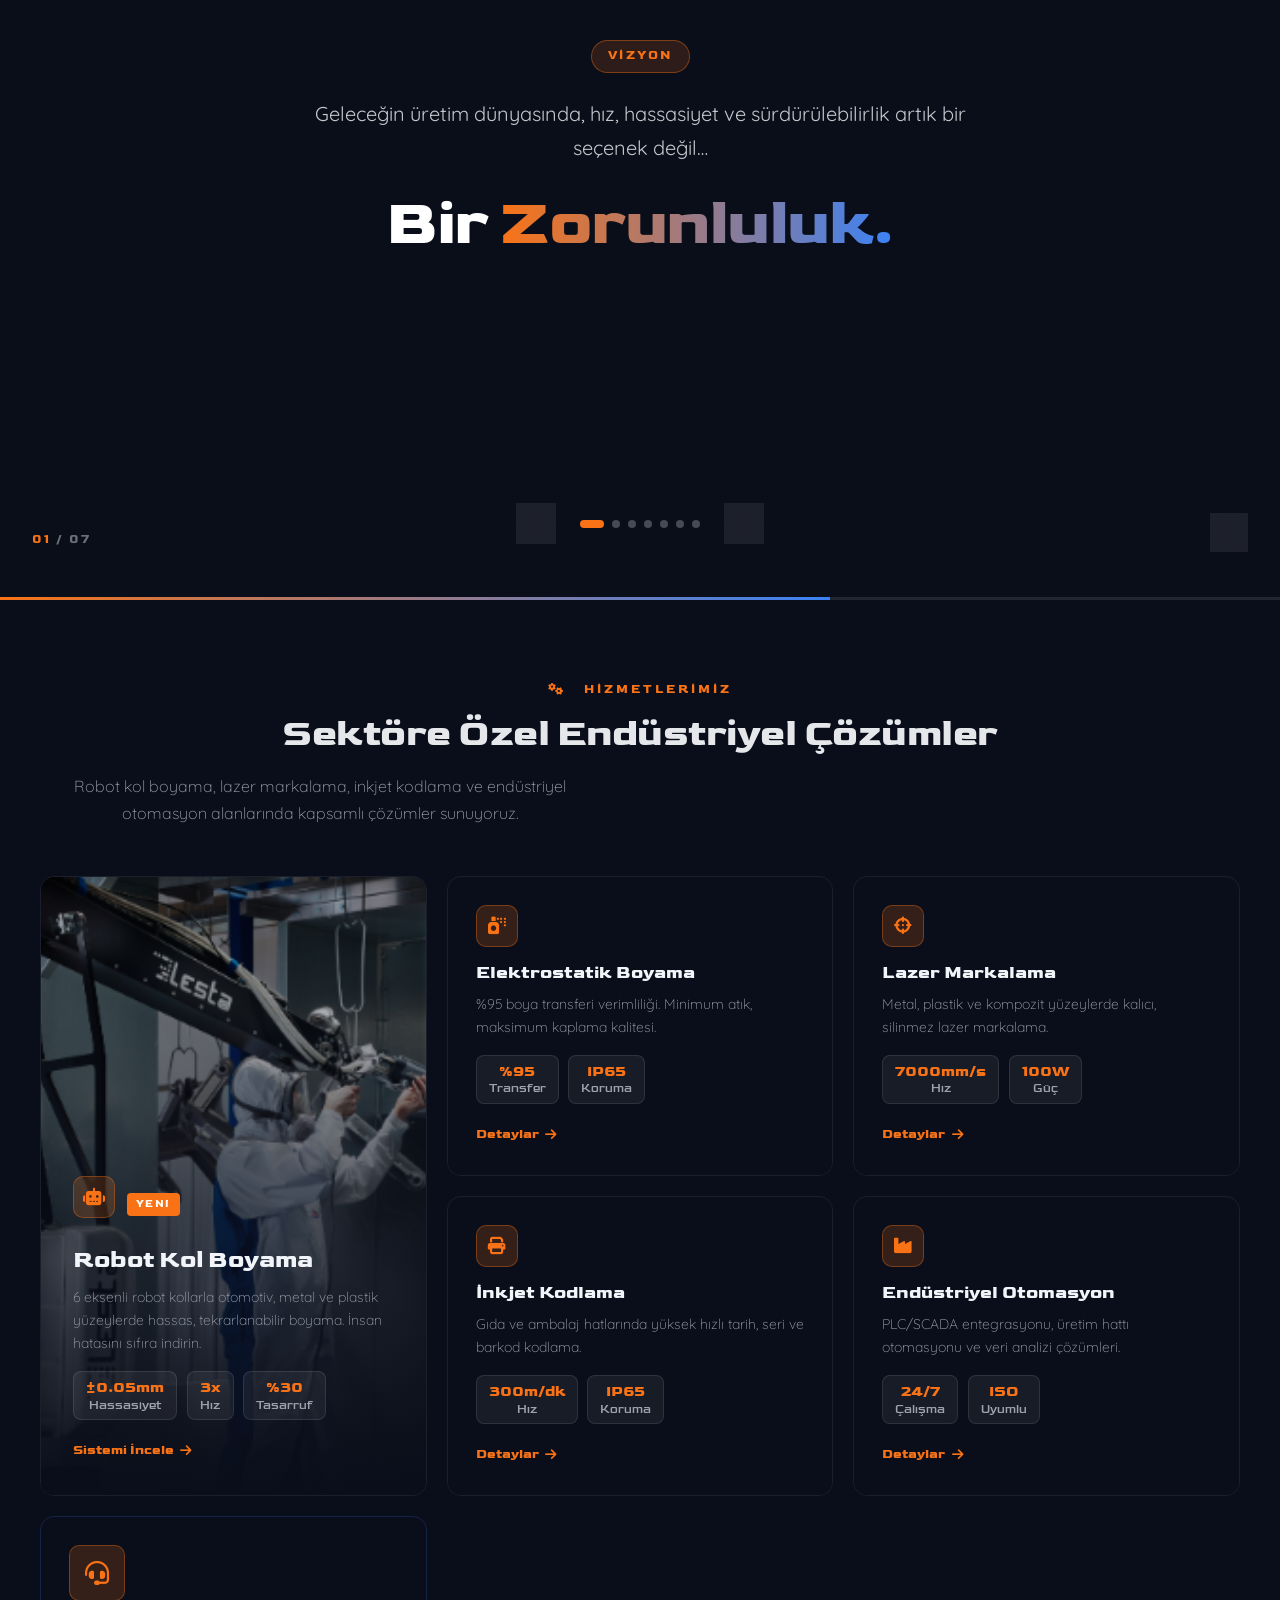
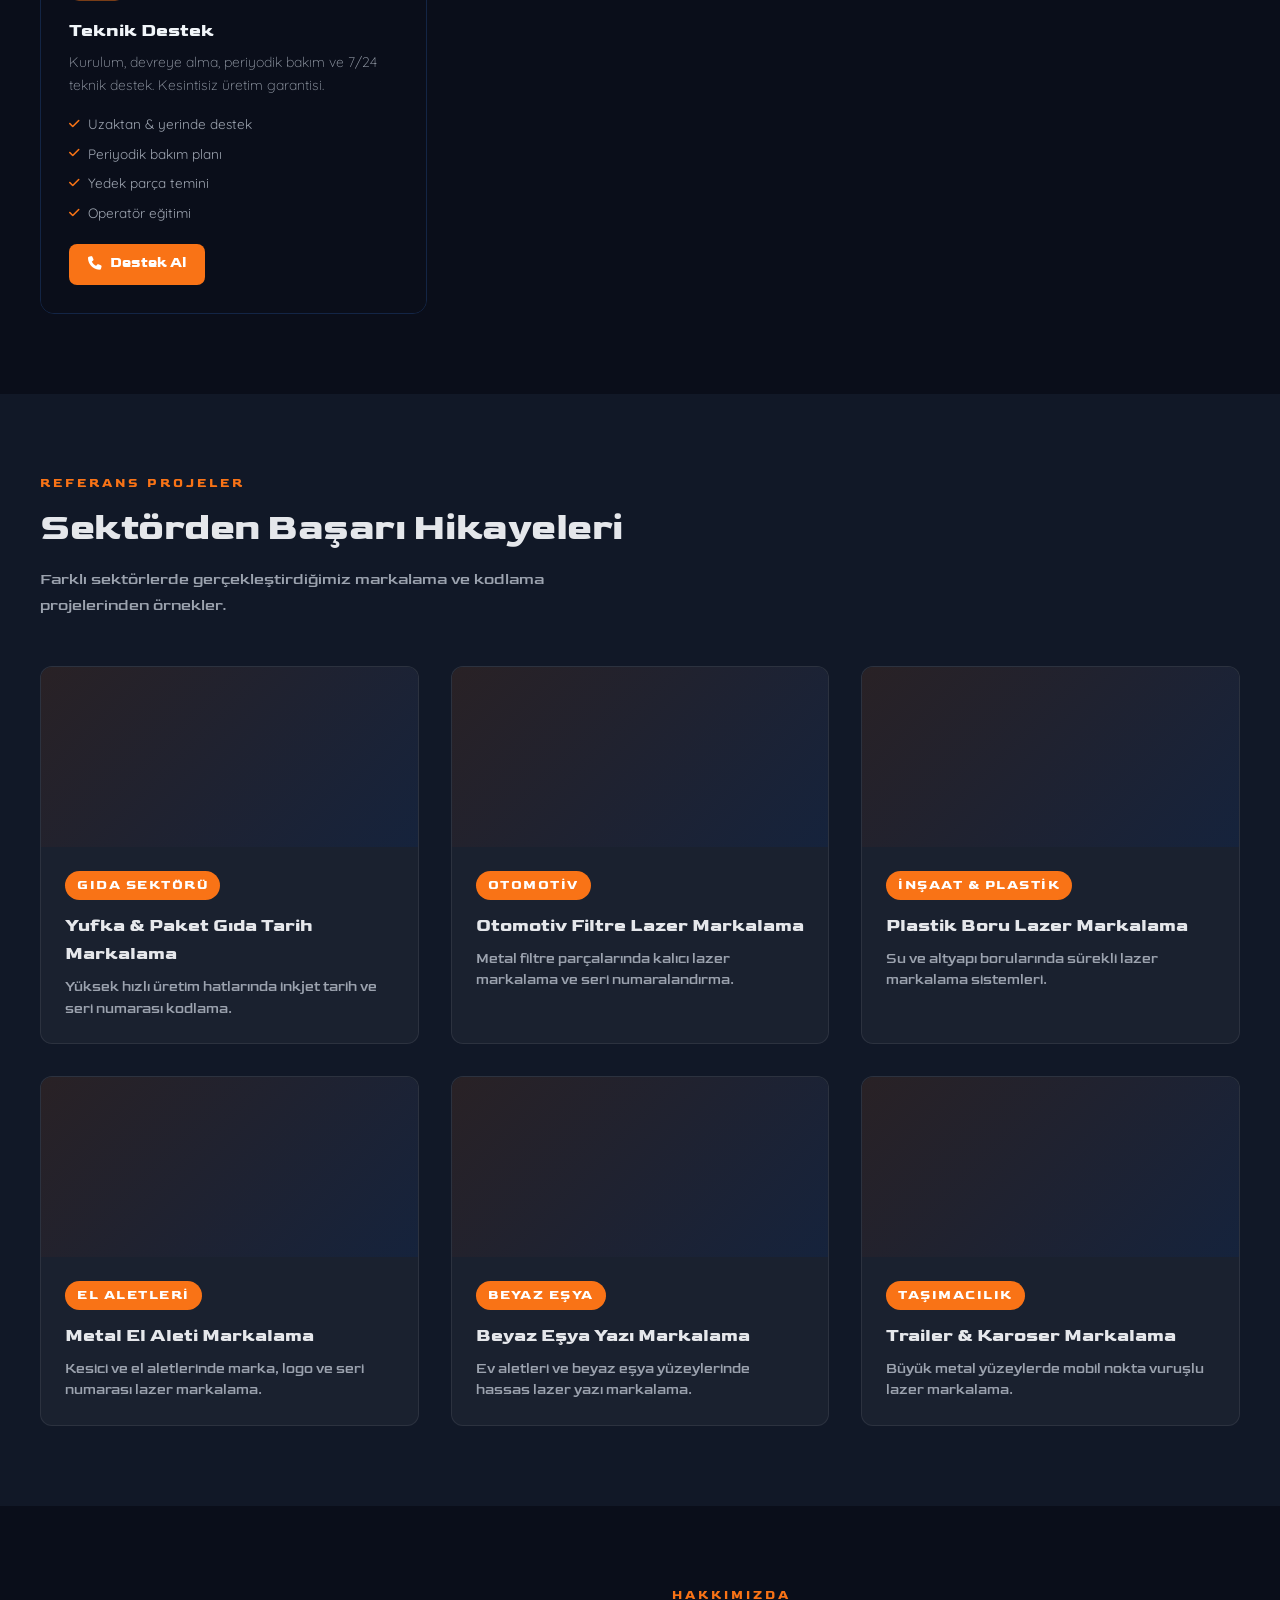
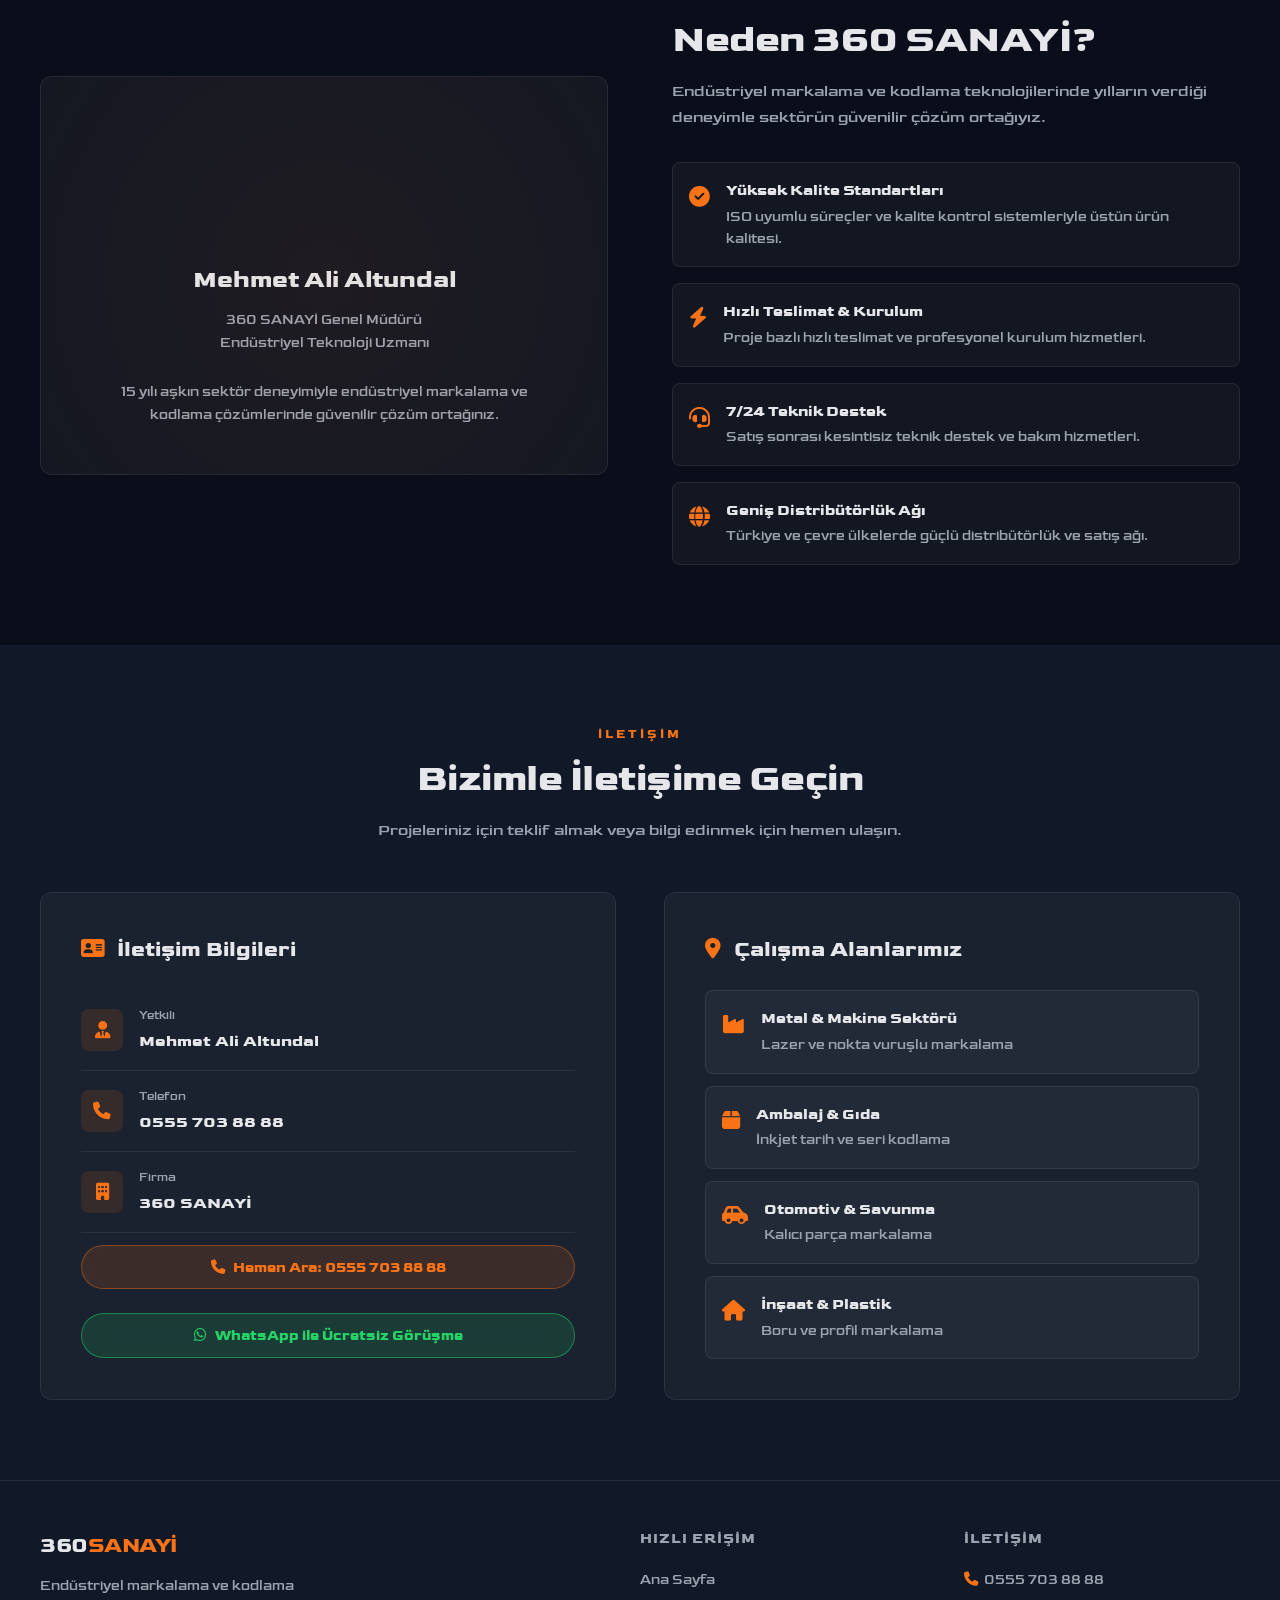
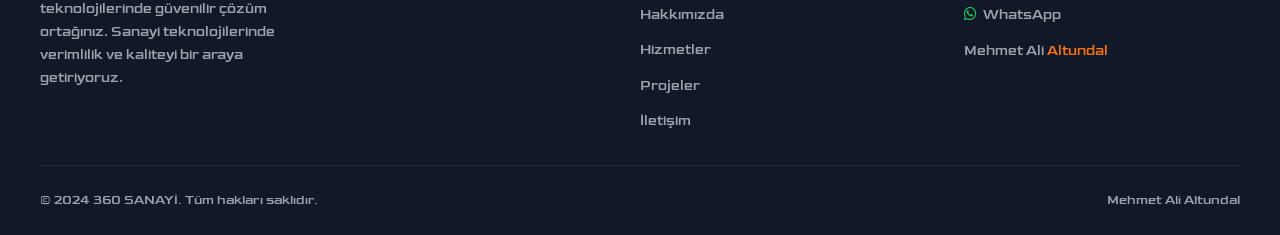
==== commit 9ad5f145: "Proje detaylı README dosyası eklendi - projenin-detayı.md dosyası oluşturuldu - tüm proje içeriği, h" ====
--- a/360sanayi/index.html
+++ b/360sanayi/index.html
@@ -387,51 +387,118 @@
     <iframe id="modal-video-iframe" src="" allow="autoplay; encrypted-media" allowfullscreen title="Video"></iframe>
   </div>
 </div>
-<section id="hizmetler">
+<section id="hizmetler" class="svc-section">
   <div class="container">
-    <div class="fade-in">
-      <div class="section-label">Hizmetlerimiz</div>
+    <div class="fade-in" style="text-align:center;margin-bottom:3rem;">
+      <div class="section-label"><i class="fas fa-cogs"></i> &nbsp; Hizmetlerimiz</div>
       <h2 class="section-title">Sektöre Özel Endüstriyel Çözümler</h2>
-      <p class="section-desc">Robot kol boyama, lazer markalama, inkjet kodlama ve endüstriyel otomasyon alanlarında kapsamlı çözümler sunuyoruz.</p>
-    </div>
-    <div class="services-grid">
-      <div class="service-card fade-in service-card--featured">
-        <div class="service-icon"><i class="fas fa-robot"></i></div>
-        <div class="service-badge-new">YENİ</div>
-        <h3>Robot Kol Boyama</h3>
-        <p>6 eksenli endüstriyel robot kollarla otomotiv, metal ve plastik yüzeylerde hassas, tekrarlanabilir boyama sistemleri.</p>
-        <a href="#robot-boyama" class="service-link">Detaylar <i class="fas fa-arrow-right"></i></a>
-      </div>
-      <div class="service-card fade-in">
-        <div class="service-icon"><i class="fas fa-spray-can"></i></div>
-        <h3>Elektrostatik Boyama</h3>
-        <p>Elektrostatik yük teknolojisiyle %95 boya transferi verimliliği. Minimum atık, maksimum kaplama kalitesi.</p>
-        <a href="hizmetler.html" class="service-link">Detaylar <i class="fas fa-arrow-right"></i></a>
-      </div>
-      <div class="service-card fade-in">
-        <div class="service-icon"><i class="fas fa-crosshairs"></i></div>
-        <h3>Lazer Markalama</h3>
-        <p>Metal, plastik ve çeşitli yüzeylerde kalıcı, yüksek hassasiyetli lazer markalama sistemleri.</p>
-        <a href="hizmetler.html" class="service-link">Detaylar <i class="fas fa-arrow-right"></i></a>
-      </div>
-      <div class="service-card fade-in">
-        <div class="service-icon"><i class="fas fa-print"></i></div>
-        <h3>İnkjet Kodlama</h3>
-        <p>Gıda, ambalaj ve üretim hatlarında hızlı ve güvenilir inkjet tarih/seri kodlama çözümleri.</p>
-        <a href="hizmetler.html" class="service-link">Detaylar <i class="fas fa-arrow-right"></i></a>
-      </div>
-      <div class="service-card fade-in">
-        <div class="service-icon"><i class="fas fa-industry"></i></div>
-        <h3>Endüstriyel Otomasyon</h3>
-        <p>Üretim hatlarına entegre otomasyon sistemleri ile verimlilik ve kalite artışı.</p>
-        <a href="hizmetler.html" class="service-link">Detaylar <i class="fas fa-arrow-right"></i></a>
-      </div>
-      <div class="service-card fade-in">
-        <div class="service-icon"><i class="fas fa-tools"></i></div>
-        <h3>Teknik Destek</h3>
-        <p>Kurulum, bakım ve teknik destek hizmetleri ile kesintisiz üretim süreci.</p>
-        <a href="iletisim.html" class="service-link">İletişim <i class="fas fa-arrow-right"></i></a>
-      </div>
+      <p class="section-desc description">Robot kol boyama, lazer markalama, inkjet kodlama ve endüstriyel otomasyon alanlarında kapsamlı çözümler sunuyoruz.</p>
+    </div>
+
+    <div class="svc-bento">
+
+      <!-- FEATURED: Robot Kol Boyama -->
+      <div class="svc-card svc-card--hero fade-in">
+        <div class="svc-bg" style="background-image:url('assets/lestarobotic.PNG');background-position:center top;"></div>
+        <div class="svc-overlay"></div>
+        <div class="svc-content">
+          <div class="svc-tag-row">
+            <span class="svc-icon-wrap"><i class="fas fa-robot"></i></span>
+            <span class="svc-badge">YENİ</span>
+          </div>
+          <h3>Robot Kol Boyama</h3>
+          <p class="description">6 eksenli robot kollarla otomotiv, metal ve plastik yüzeylerde hassas, tekrarlanabilir boyama. İnsan hatasını sıfıra indirin.</p>
+          <div class="svc-stats-row">
+            <div class="svc-stat"><span>±0.05mm</span>Hassasiyet</div>
+            <div class="svc-stat"><span>3x</span>Hız</div>
+            <div class="svc-stat"><span>%30</span>Tasarruf</div>
+          </div>
+          <a href="#robot-boyama" class="svc-link">Sistemi İncele <i class="fas fa-arrow-right"></i></a>
+        </div>
+      </div>
+
+      <!-- Elektrostatik Boyama -->
+      <div class="svc-card fade-in">
+        <div class="svc-bg" style="background-image:url('https://images.unsplash.com/photo-1581092160607-ee22621dd758?q=80&w=800&auto=format&fit=crop');"></div>
+        <div class="svc-overlay"></div>
+        <div class="svc-content">
+          <span class="svc-icon-wrap"><i class="fas fa-spray-can"></i></span>
+          <h3>Elektrostatik Boyama</h3>
+          <p class="description">%95 boya transferi verimliliği. Minimum atık, maksimum kaplama kalitesi.</p>
+          <div class="svc-stats-row">
+            <div class="svc-stat"><span>%95</span>Transfer</div>
+            <div class="svc-stat"><span>IP65</span>Koruma</div>
+          </div>
+          <a href="hizmetler.html" class="svc-link">Detaylar <i class="fas fa-arrow-right"></i></a>
+        </div>
+      </div>
+
+      <!-- Lazer Markalama -->
+      <div class="svc-card fade-in">
+        <div class="svc-bg" style="background-image:url('https://images.unsplash.com/photo-1565043589221-1a6fd9ae45c7?q=80&w=800&auto=format&fit=crop');"></div>
+        <div class="svc-overlay"></div>
+        <div class="svc-content">
+          <span class="svc-icon-wrap"><i class="fas fa-crosshairs"></i></span>
+          <h3>Lazer Markalama</h3>
+          <p class="description">Metal, plastik ve kompozit yüzeylerde kalıcı, silinmez lazer markalama.</p>
+          <div class="svc-stats-row">
+            <div class="svc-stat"><span>7000mm/s</span>Hız</div>
+            <div class="svc-stat"><span>100W</span>Güç</div>
+          </div>
+          <a href="hizmetler.html" class="svc-link">Detaylar <i class="fas fa-arrow-right"></i></a>
+        </div>
+      </div>
+
+      <!-- İnkjet Kodlama -->
+      <div class="svc-card fade-in">
+        <div class="svc-bg" style="background-image:url('https://images.unsplash.com/photo-1504328345606-18bbc8c9d7d1?q=80&w=800&auto=format&fit=crop');"></div>
+        <div class="svc-overlay"></div>
+        <div class="svc-content">
+          <span class="svc-icon-wrap"><i class="fas fa-print"></i></span>
+          <h3>İnkjet Kodlama</h3>
+          <p class="description">Gıda ve ambalaj hatlarında yüksek hızlı tarih, seri ve barkod kodlama.</p>
+          <div class="svc-stats-row">
+            <div class="svc-stat"><span>300m/dk</span>Hız</div>
+            <div class="svc-stat"><span>IP65</span>Koruma</div>
+          </div>
+          <a href="hizmetler.html" class="svc-link">Detaylar <i class="fas fa-arrow-right"></i></a>
+        </div>
+      </div>
+
+      <!-- Endüstriyel Otomasyon -->
+      <div class="svc-card fade-in">
+        <div class="svc-bg" style="background-image:url('https://images.unsplash.com/photo-1581092918056-0c4c3acd3789?q=80&w=800&auto=format&fit=crop');"></div>
+        <div class="svc-overlay"></div>
+        <div class="svc-content">
+          <span class="svc-icon-wrap"><i class="fas fa-industry"></i></span>
+          <h3>Endüstriyel Otomasyon</h3>
+          <p class="description">PLC/SCADA entegrasyonu, üretim hattı otomasyonu ve veri analizi çözümleri.</p>
+          <div class="svc-stats-row">
+            <div class="svc-stat"><span>24/7</span>Çalışma</div>
+            <div class="svc-stat"><span>ISO</span>Uyumlu</div>
+          </div>
+          <a href="hizmetler.html" class="svc-link">Detaylar <i class="fas fa-arrow-right"></i></a>
+        </div>
+      </div>
+
+      <!-- Teknik Destek -->
+      <div class="svc-card svc-card--support fade-in">
+        <div class="svc-bg" style="background-image:url('https://images.unsplash.com/photo-1621905251189-08b45d6a269e?q=80&w=800&auto=format&fit=crop');"></div>
+        <div class="svc-overlay"></div>
+        <div class="svc-content">
+          <span class="svc-icon-wrap svc-icon-wrap--lg"><i class="fas fa-headset"></i></span>
+          <h3>Teknik Destek</h3>
+          <p class="description">Kurulum, devreye alma, periyodik bakım ve 7/24 teknik destek. Kesintisiz üretim garantisi.</p>
+          <ul class="svc-support-list">
+            <li><i class="fas fa-check"></i> Uzaktan & yerinde destek</li>
+            <li><i class="fas fa-check"></i> Periyodik bakım planı</li>
+            <li><i class="fas fa-check"></i> Yedek parça temini</li>
+            <li><i class="fas fa-check"></i> Operatör eğitimi</li>
+          </ul>
+          <a href="iletisim.html" class="btn btn-primary" style="margin-top:1.25rem;display:inline-flex;font-size:0.85rem;padding:0.6rem 1.2rem;"><i class="fas fa-phone"></i> Destek Al</a>
+        </div>
+      </div>
+
     </div>
   </div>
 </section>
@@ -624,7 +691,7 @@
         <ul>
           <li><a href="tel:+905557038888"><i class="fas fa-phone" style="margin-right:0.4rem;color:var(--accent);"></i>0555 703 88 88</a></li>
           <li><a href="https://wa.me/905557038888" target="_blank" rel="noopener"><i class="fab fa-whatsapp" style="margin-right:0.4rem;color:#25d366;"></i>WhatsApp</a></li>
-          <li style="color:var(--text-muted);font-size:0.85rem;padding-top:0.25rem;">Mehmet Ali Altundal</li>
+          <li style="color:var(--text-muted);font-size:0.85rem;padding-top:0.25rem;">Mehmet Ali <span style="color:var(--accent);">Altundal</span></li>
         </ul>
       </div>
     </div>
--- a/360sanayi/assets/style.css
+++ b/360sanayi/assets/style.css
@@ -126,12 +126,9 @@
   fill: none;
   stroke: url(#logoGradient);
   stroke-width: 3;
-  stroke-dasharray: 500;
-  stroke-dashoffset: 500;
   opacity: 0;
   animation: 
-    circleDraw 1.2s ease-out 0.1s forwards,
-    circleGlow 2s ease-in-out 0.5s infinite alternate;
+    circleDraw 1.2s ease-out 0.1s forwards;
 }
 
 @keyframes logoTextIn {
@@ -140,9 +137,13 @@
 }
 
 @keyframes circleDraw {
+  from {
+    opacity: 0;
+    transform: scale(0.8);
+  }
   to {
-    stroke-dashoffset: 0;
     opacity: 1;
+    transform: scale(1);
   }
 }
 
@@ -1995,3 +1996,217 @@
   color: var(--text-muted);
   line-height: 1.6;
 }
+
+/* ===== SERVICE CARD IMAGE ===== */
+.service-card-img {
+  transition: transform 0.4s ease;
+}
+.service-card:hover .service-card-img {
+  transform: scale(1.05);
+}
+
+/* ===== SERVICES BENTO GRID ===== */
+.svc-section { padding: 5rem 0; background: var(--dark); }
+
+.svc-bento {
+  display: grid;
+  grid-template-columns: repeat(3, 1fr);
+  grid-template-rows: auto auto;
+  gap: 1.25rem;
+}
+
+/* Hero card spans 2 rows on the left */
+.svc-card--hero {
+  grid-row: span 2;
+}
+
+/* Base card */
+.svc-card {
+  position: relative;
+  border-radius: 14px;
+  overflow: hidden;
+  min-height: 260px;
+  display: flex;
+  flex-direction: column;
+  justify-content: flex-end;
+  border: 1px solid rgba(255,255,255,0.07);
+  transition: transform 0.35s ease, box-shadow 0.35s ease;
+}
+.svc-card:hover {
+  transform: translateY(-5px);
+  box-shadow: 0 20px 40px rgba(0,0,0,0.45);
+}
+.svc-card--hero { min-height: 540px; }
+
+/* Background image layer */
+.svc-bg {
+  position: absolute;
+  inset: 0;
+  background-size: cover;
+  background-position: center;
+  transition: transform 0.5s ease;
+}
+.svc-card:hover .svc-bg { transform: scale(1.06); }
+
+/* Gradient overlay */
+.svc-overlay {
+  position: absolute;
+  inset: 0;
+  background: linear-gradient(
+    to top,
+    rgba(10,14,26,0.97) 0%,
+    rgba(10,14,26,0.65) 50%,
+    rgba(10,14,26,0.15) 100%
+  );
+}
+.svc-card--hero .svc-overlay {
+  background: linear-gradient(
+    to top,
+    rgba(10,14,26,1) 0%,
+    rgba(10,14,26,0.7) 45%,
+    rgba(10,14,26,0.1) 100%
+  );
+}
+
+/* Content */
+.svc-content {
+  position: relative;
+  z-index: 2;
+  padding: 1.75rem;
+}
+.svc-card--hero .svc-content { padding: 2rem; }
+
+.svc-tag-row {
+  display: flex;
+  align-items: center;
+  gap: 0.75rem;
+  margin-bottom: 0.75rem;
+}
+
+.svc-icon-wrap {
+  width: 42px; height: 42px;
+  background: rgba(249,115,22,0.18);
+  border: 1px solid rgba(249,115,22,0.35);
+  border-radius: 10px;
+  display: inline-flex;
+  align-items: center;
+  justify-content: center;
+  font-size: 1.1rem;
+  color: var(--accent);
+  margin-bottom: 0.9rem;
+  flex-shrink: 0;
+}
+.svc-icon-wrap--lg {
+  width: 56px; height: 56px;
+  font-size: 1.5rem;
+  margin-bottom: 1.1rem;
+}
+
+.svc-badge {
+  background: var(--accent);
+  color: #fff;
+  font-size: 0.65rem;
+  font-weight: 700;
+  letter-spacing: 1.5px;
+  padding: 0.2rem 0.55rem;
+  border-radius: 4px;
+}
+
+.svc-card h3 {
+  font-size: 1.15rem;
+  font-weight: 700;
+  color: #f1f5f9;
+  margin-bottom: 0.5rem;
+  line-height: 1.3;
+}
+.svc-card--hero h3 { font-size: 1.5rem; margin-bottom: 0.65rem; }
+
+.svc-card p {
+  font-size: 0.875rem;
+  color: #9ca3af;
+  line-height: 1.65;
+  margin-bottom: 1rem;
+}
+
+/* Stat pills */
+.svc-stats-row {
+  display: flex;
+  gap: 0.6rem;
+  flex-wrap: wrap;
+  margin-bottom: 1.1rem;
+}
+.svc-stat {
+  background: rgba(255,255,255,0.06);
+  border: 1px solid rgba(255,255,255,0.1);
+  border-radius: 8px;
+  padding: 0.35rem 0.75rem;
+  font-size: 0.75rem;
+  color: var(--text-muted);
+  text-align: center;
+  line-height: 1.3;
+}
+.svc-stat span {
+  display: block;
+  font-size: 0.95rem;
+  font-weight: 700;
+  color: var(--accent);
+  font-family: var(--font-primary);
+}
+
+/* CTA link */
+.svc-link {
+  display: inline-flex;
+  align-items: center;
+  gap: 0.4rem;
+  font-size: 0.82rem;
+  font-weight: 600;
+  color: var(--accent);
+  text-decoration: none;
+  transition: gap 0.2s ease;
+}
+.svc-link:hover { gap: 0.7rem; }
+
+/* Support card — no bg image, dark gradient */
+.svc-card--support {
+  border-color: rgba(59,130,246,0.2);
+  justify-content: flex-start;
+}
+.svc-card--support:hover {
+  border-color: rgba(249,115,22,0.35);
+}
+
+.svc-support-list {
+  list-style: none;
+  display: flex;
+  flex-direction: column;
+  gap: 0.5rem;
+  margin-top: 0.75rem;
+}
+.svc-support-list li {
+  font-size: 0.85rem;
+  color: var(--text-muted);
+  display: flex;
+  align-items: center;
+  gap: 0.5rem;
+  font-family: var(--font-secondary);
+}
+.svc-support-list li i {
+  color: var(--accent);
+  font-size: 0.75rem;
+  flex-shrink: 0;
+}
+
+/* Responsive */
+@media (max-width: 900px) {
+  .svc-bento {
+    grid-template-columns: repeat(2, 1fr);
+  }
+  .svc-card--hero { grid-row: span 1; min-height: 320px; }
+}
+@media (max-width: 580px) {
+  .svc-bento {
+    grid-template-columns: 1fr;
+  }
+  .svc-card--hero { min-height: 280px; }
+  .svc-card { min-height: 220px; }
+}
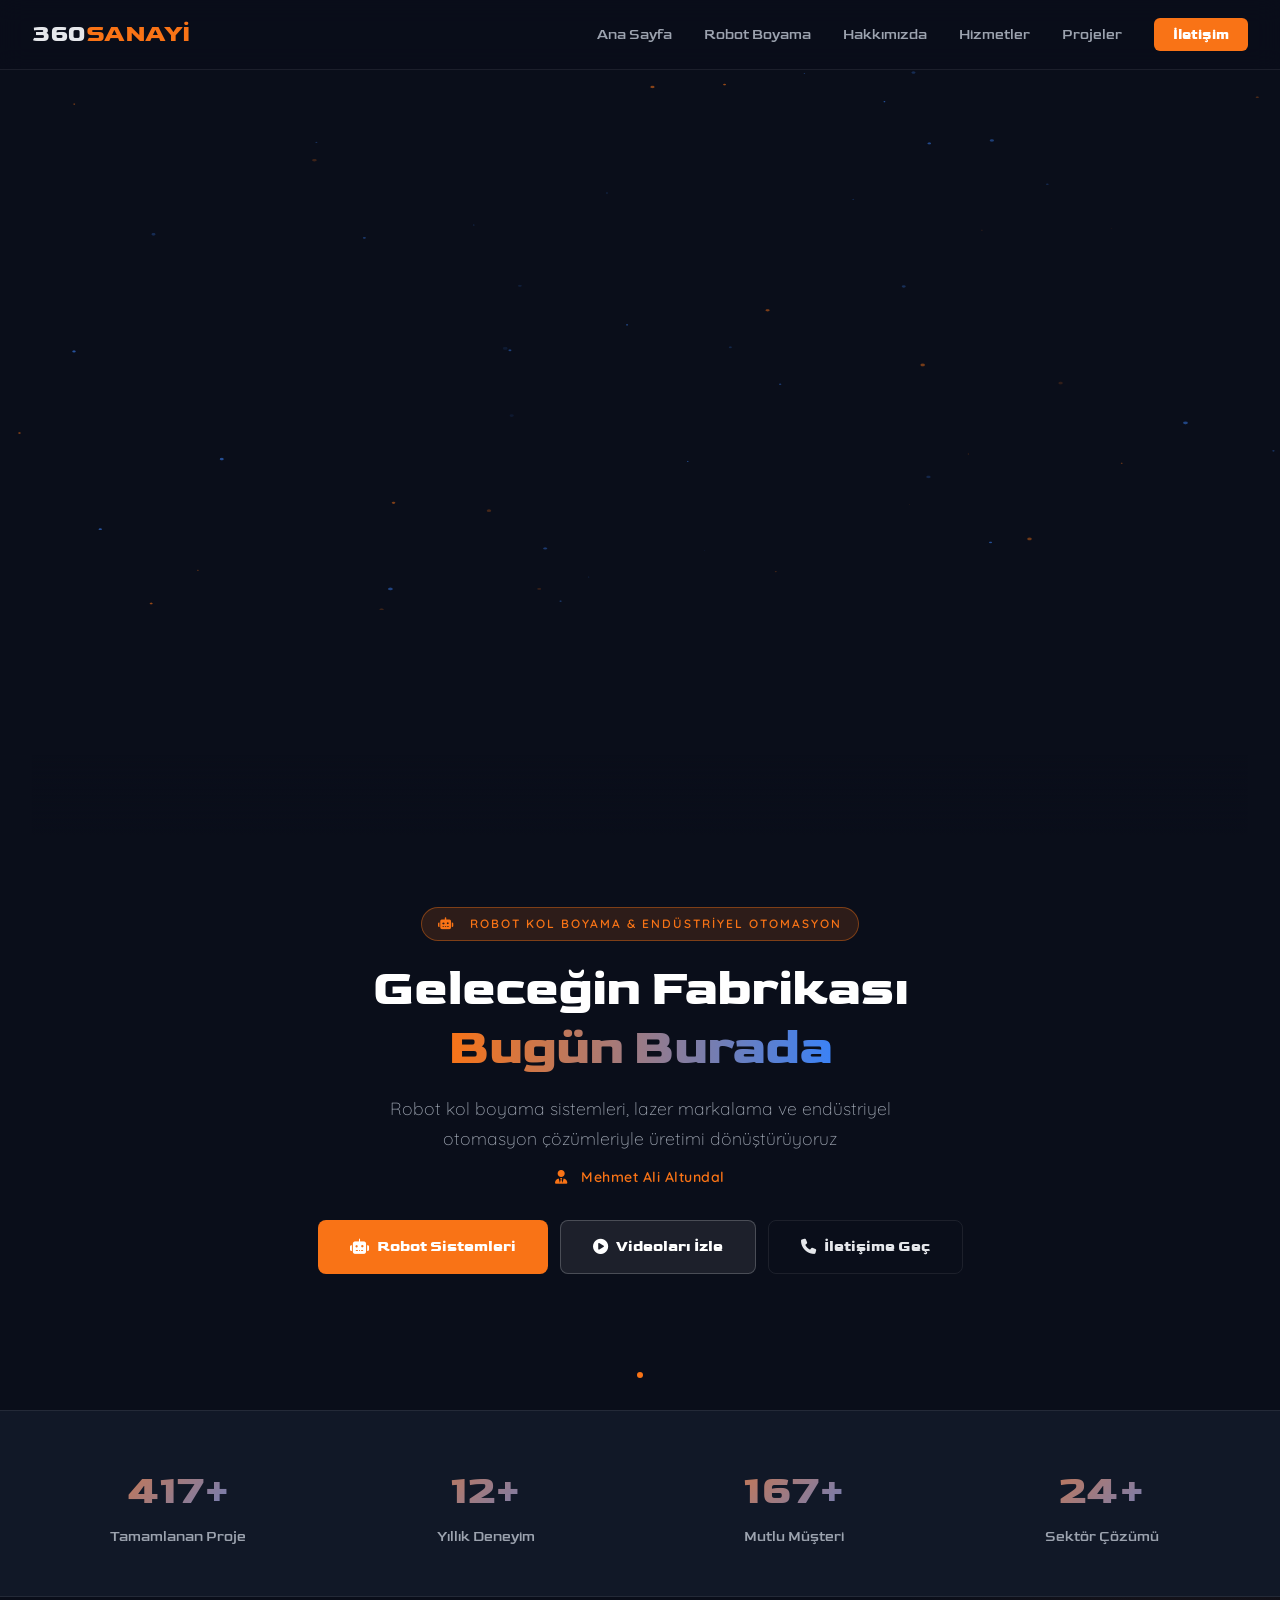
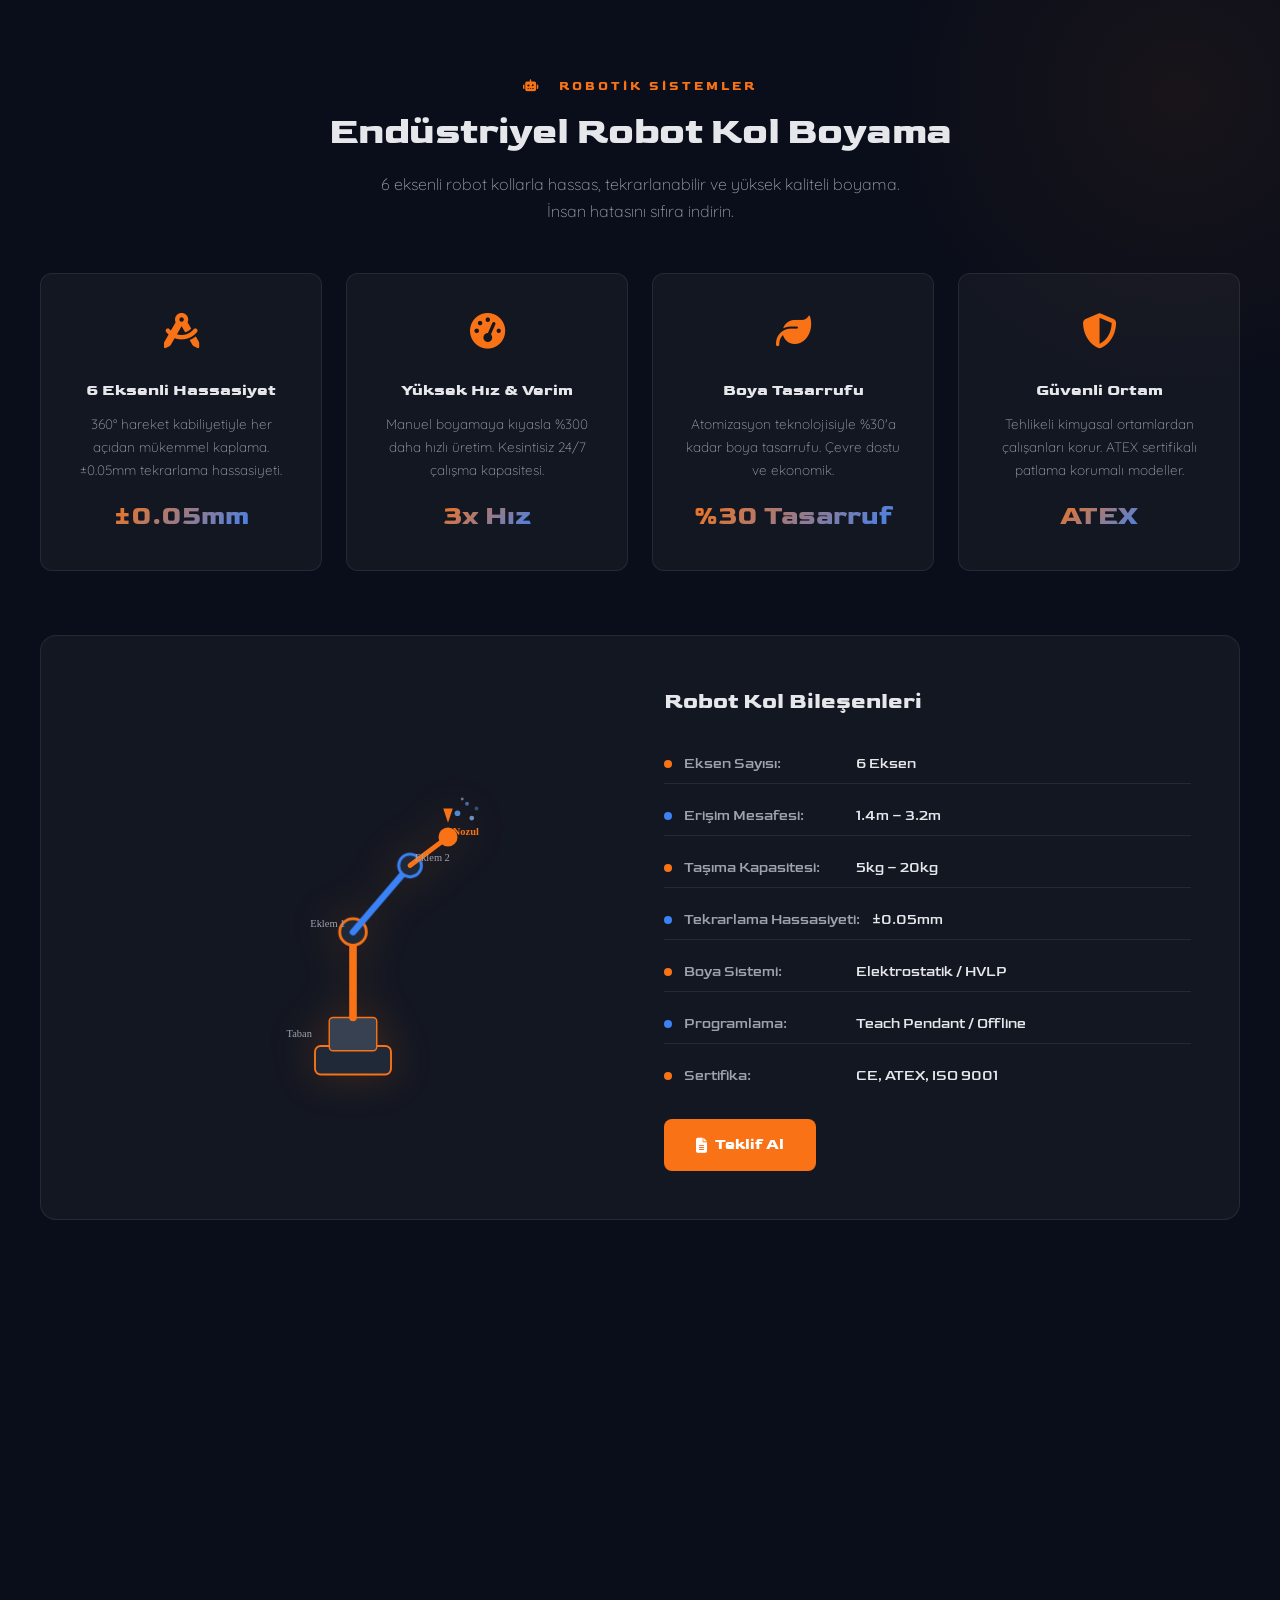
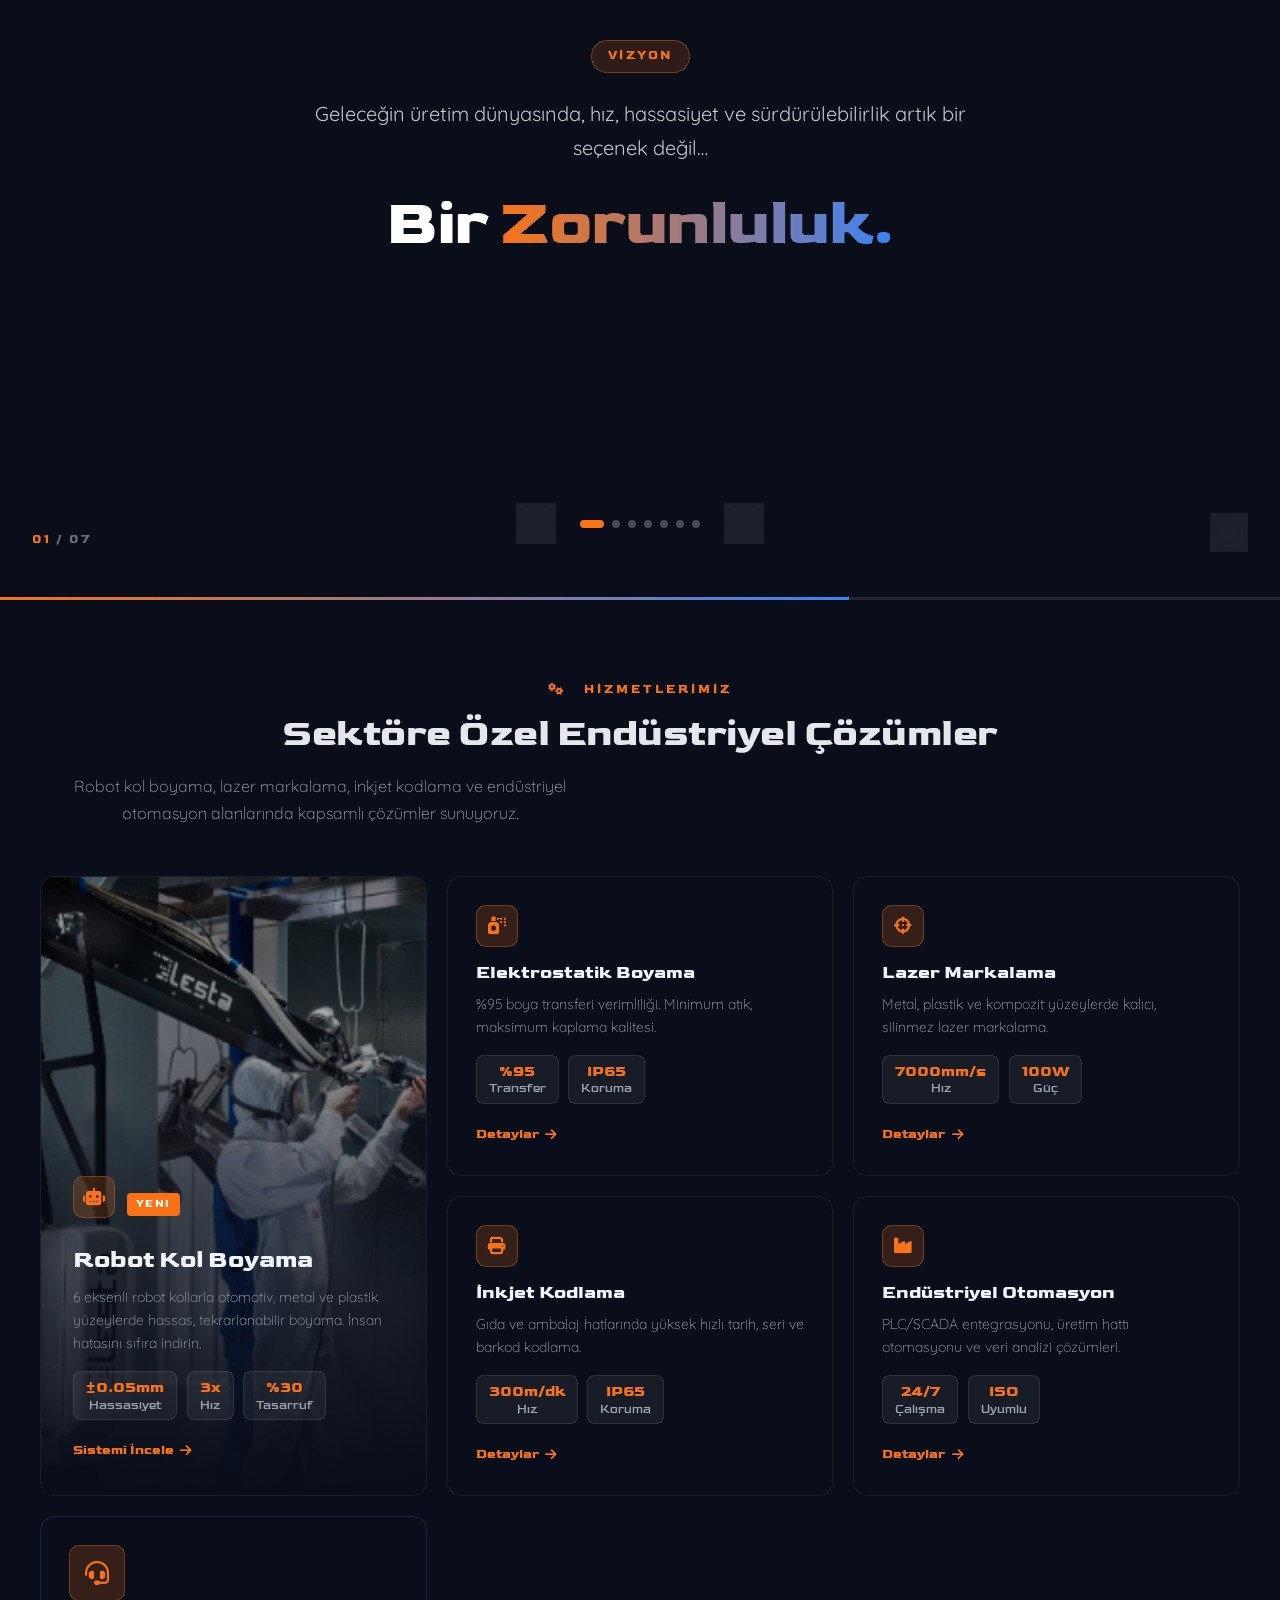
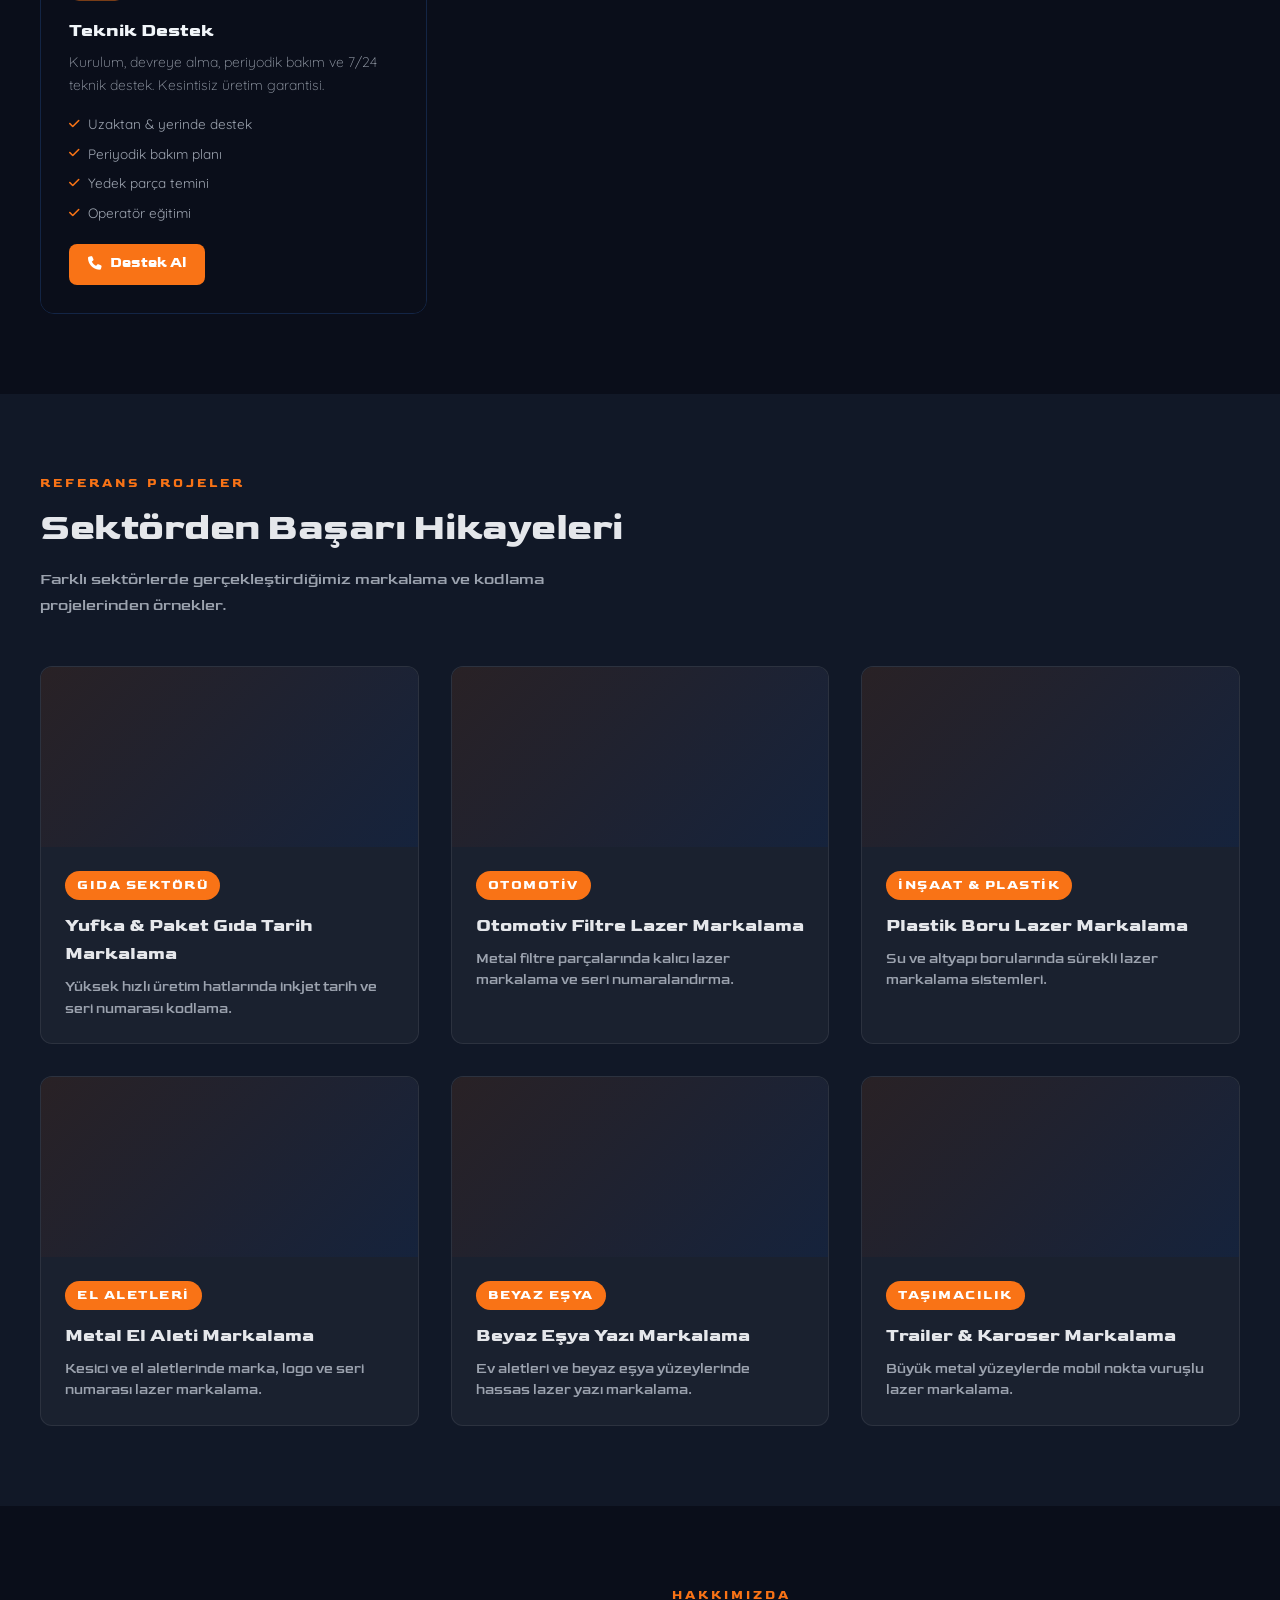
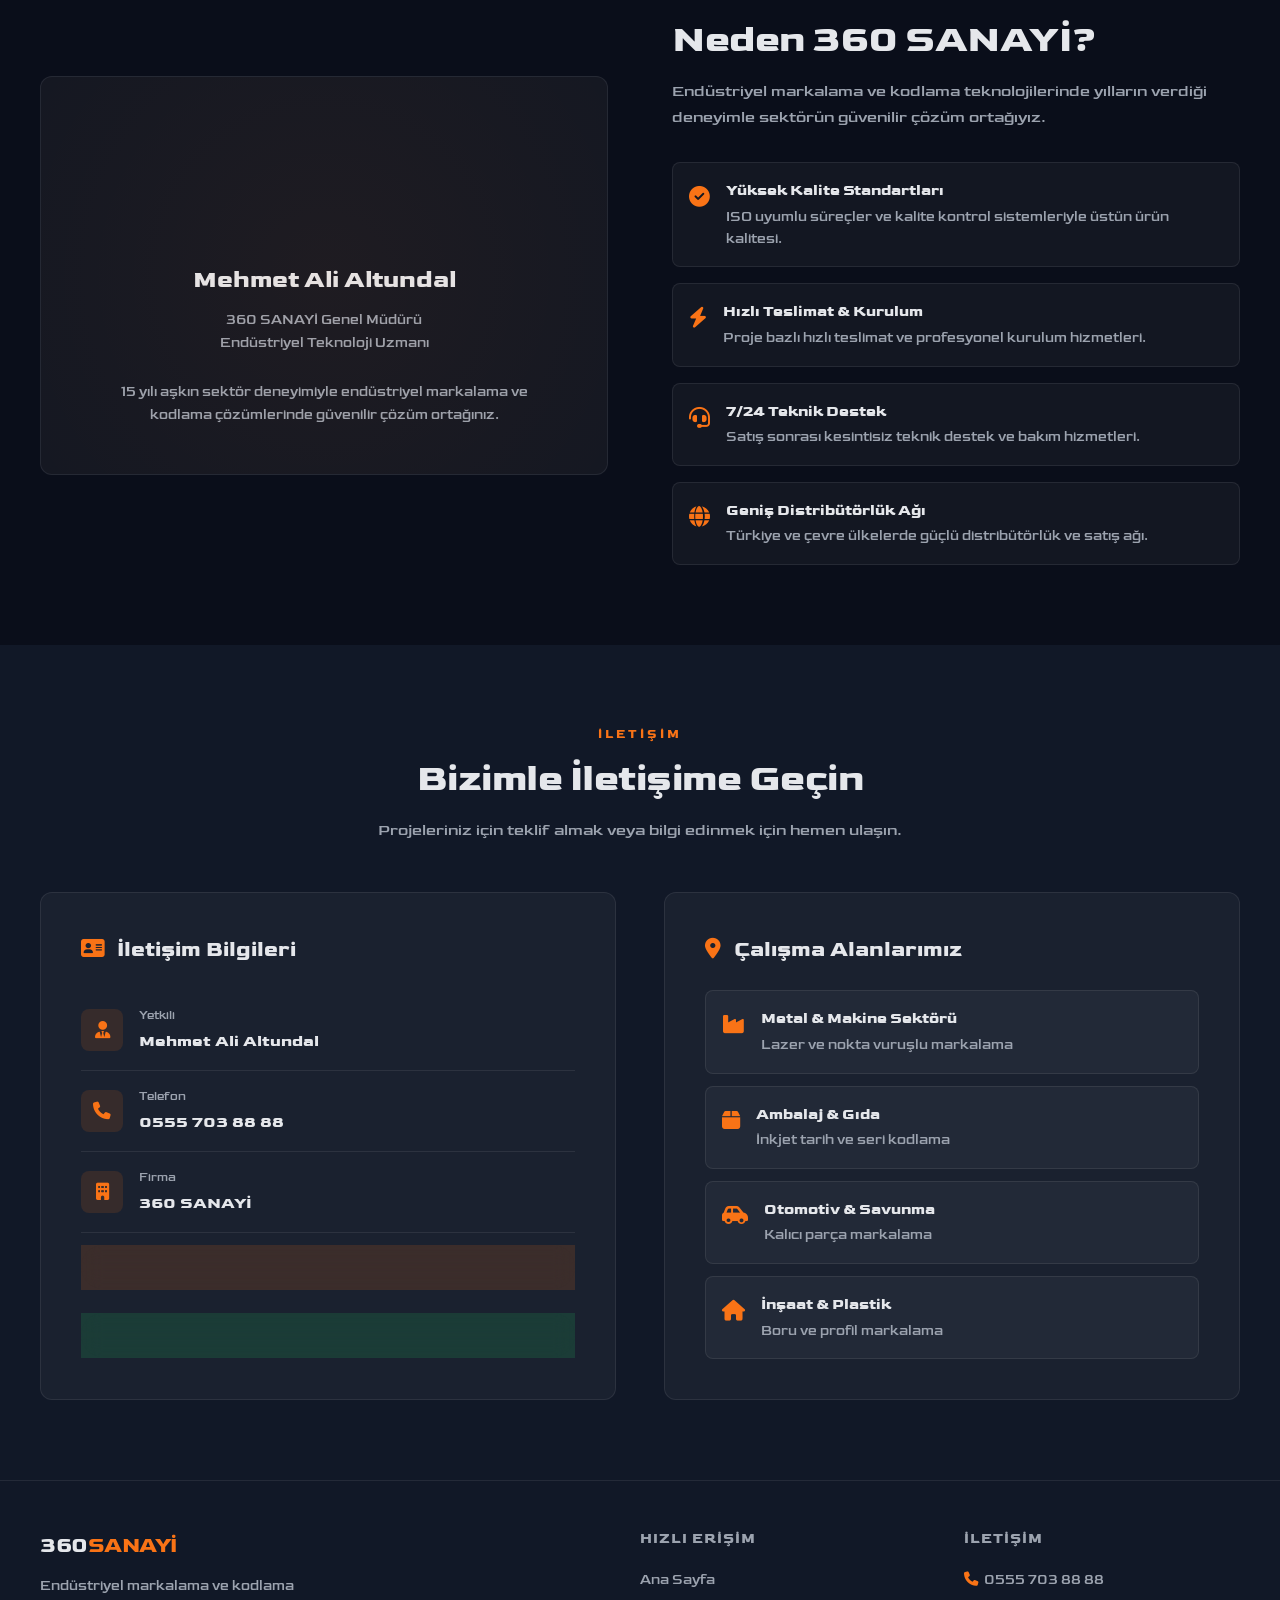
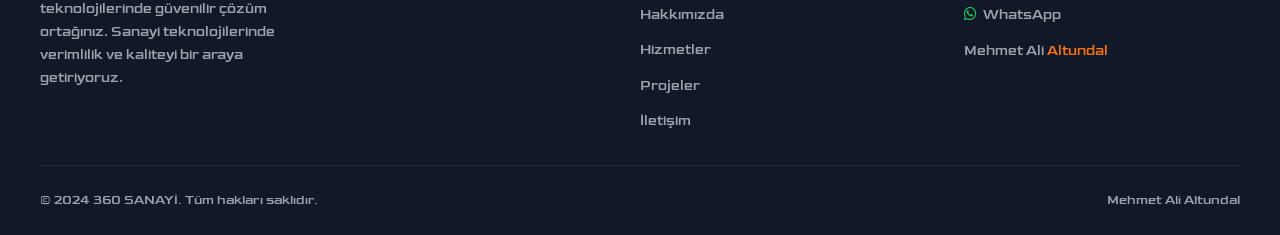
==== commit 795fb3f1: "Fix slow page load - optimize video loading and reduce timeouts" ====
--- a/360sanayi/index.html
+++ b/360sanayi/index.html
@@ -66,9 +66,6 @@
   
   <link rel="stylesheet" href="assets/style.css" media="print" onload="this.media='all'">
   
-  <!-- Preload Critical Assets -->
-  <link rel="preload" href="assets/videoshowcase.webm" as="video" type="video/webm">
-  
   <!-- Optimized JavaScript -->
   <script defer src="assets/main.js"></script>
 <div id="splash">
@@ -90,7 +87,7 @@
     </div>
     
     <!-- Video arka planda hazırlanır -->
-    <video autoplay muted playsinline id="splash-video" preload="auto" aria-label="360 SANAYİ Logo Animasyonu">
+    <video autoplay muted playsinline id="splash-video" preload="metadata" aria-label="360 SANAYİ Logo Animasyonu">
       <source src="assets/logo-animation.mp4" type="video/mp4">
     </video>
   </div>
@@ -135,7 +132,7 @@
       <div class="spinner"></div>
       <p>Video yükleniyor...</p>
     </div>
-    <video class="hero-video-local" autoplay muted loop playsinline aria-hidden="true" preload="metadata">
+    <video class="hero-video-local" autoplay muted loop playsinline aria-hidden="true" preload="metadata" poster="assets/video-poster.jpg">
       <!-- WebM formatı öncelikli (modern tarayıcılar için optimize) -->
       <source src="assets/videoshowcase.webm" type="video/webm">
       <source src="assets/videoshowcase.mp4" type="video/mp4">
--- a/360sanayi/assets/style.css
+++ b/360sanayi/assets/style.css
@@ -2210,3 +2210,78 @@
   .svc-card--hero { min-height: 280px; }
   .svc-card { min-height: 220px; }
 }
+
+/* ===== MOBİL UYUMLULUK DÜZELTMELERİ ===== */
+
+/* --- Genel section padding --- */
+@media (max-width: 768px) {
+  section { padding: 3.5rem 1rem; }
+  .container { padding: 0 1rem; }
+  .stats-section { padding: 2.5rem 1rem; }
+
+  /* Hero badge uzun metni sar */
+  .hero-badge { font-size: 0.68rem; letter-spacing: 1px; padding: 0.35rem 0.75rem; white-space: normal; text-align: center; }
+
+  /* Hero butonları dikey */
+  .hero-actions { flex-direction: column; align-items: center; gap: 0.6rem; }
+  .btn { width: 100%; max-width: 280px; justify-content: center; padding: 0.75rem 1.25rem; font-size: 0.88rem; }
+
+  /* Robot diagram wrap */
+  .robot-diagram-wrap { padding: 1.25rem; }
+  .robot-diagram { gap: 1.5rem; }
+
+  /* Robot features grid — 2 kolon */
+  .robot-features-grid { grid-template-columns: repeat(2, 1fr); gap: 1rem; }
+  .robot-feature-card { padding: 1.25rem; }
+
+  /* Svc bento — tek kolon */
+  .svc-bento { grid-template-columns: 1fr; gap: 1rem; }
+  .svc-card--hero { grid-row: span 1; min-height: 300px; }
+  .svc-card { min-height: 220px; }
+  .svc-content { padding: 1.25rem; }
+  .svc-card--hero .svc-content { padding: 1.5rem; }
+  .svc-card--hero h3 { font-size: 1.2rem; }
+  .svc-stats-row { gap: 0.4rem; }
+  .svc-stat { padding: 0.3rem 0.55rem; font-size: 0.7rem; }
+  .svc-stat span { font-size: 0.85rem; }
+
+  /* Section başlıkları */
+  .section-title { font-size: clamp(1.4rem, 5vw, 2rem); }
+  .section-desc { font-size: 0.9rem; }
+
+  /* About grid */
+  .about-grid { grid-template-columns: 1fr; gap: 2rem; }
+  .about-visual { text-align: center; }
+
+  /* Contact grid */
+  .contact-grid { grid-template-columns: 1fr; }
+
+  /* Footer */
+  .footer-grid { grid-template-columns: 1fr; gap: 1.5rem; }
+  .footer-bottom { flex-direction: column; text-align: center; gap: 0.4rem; }
+
+  /* Page hero (hizmetler/projeler) */
+  .page-hero { padding: 6rem 1.25rem 2.5rem; }
+  .page-hero h1 { font-size: clamp(1.4rem, 5vw, 2rem); }
+  .page-hero p { font-size: 0.9rem; }
+
+  /* Stats grid 2 kolon */
+  .stats-grid { grid-template-columns: repeat(2, 1fr); gap: 1.25rem; }
+  .stat-number { font-size: 2rem; }
+
+  /* Projects grid */
+  .projects-grid { grid-template-columns: 1fr; }
+
+  /* Services grid (hizmetler.html) */
+  .services-grid { grid-template-columns: 1fr; gap: 1rem; }
+  .service-card { padding: 1.25rem; }
+  .service-card-img { height: 130px !important; margin: -1.25rem -1.25rem 1rem !important; }
+}
+
+/* --- Küçük telefon (max 400px) --- */
+@media (max-width: 400px) {
+  .hero-badge { font-size: 0.62rem; }
+  .robot-features-grid { grid-template-columns: 1fr; }
+  .svc-card { min-height: 200px; }
+  .stat-number { font-size: 1.75rem; }
+}
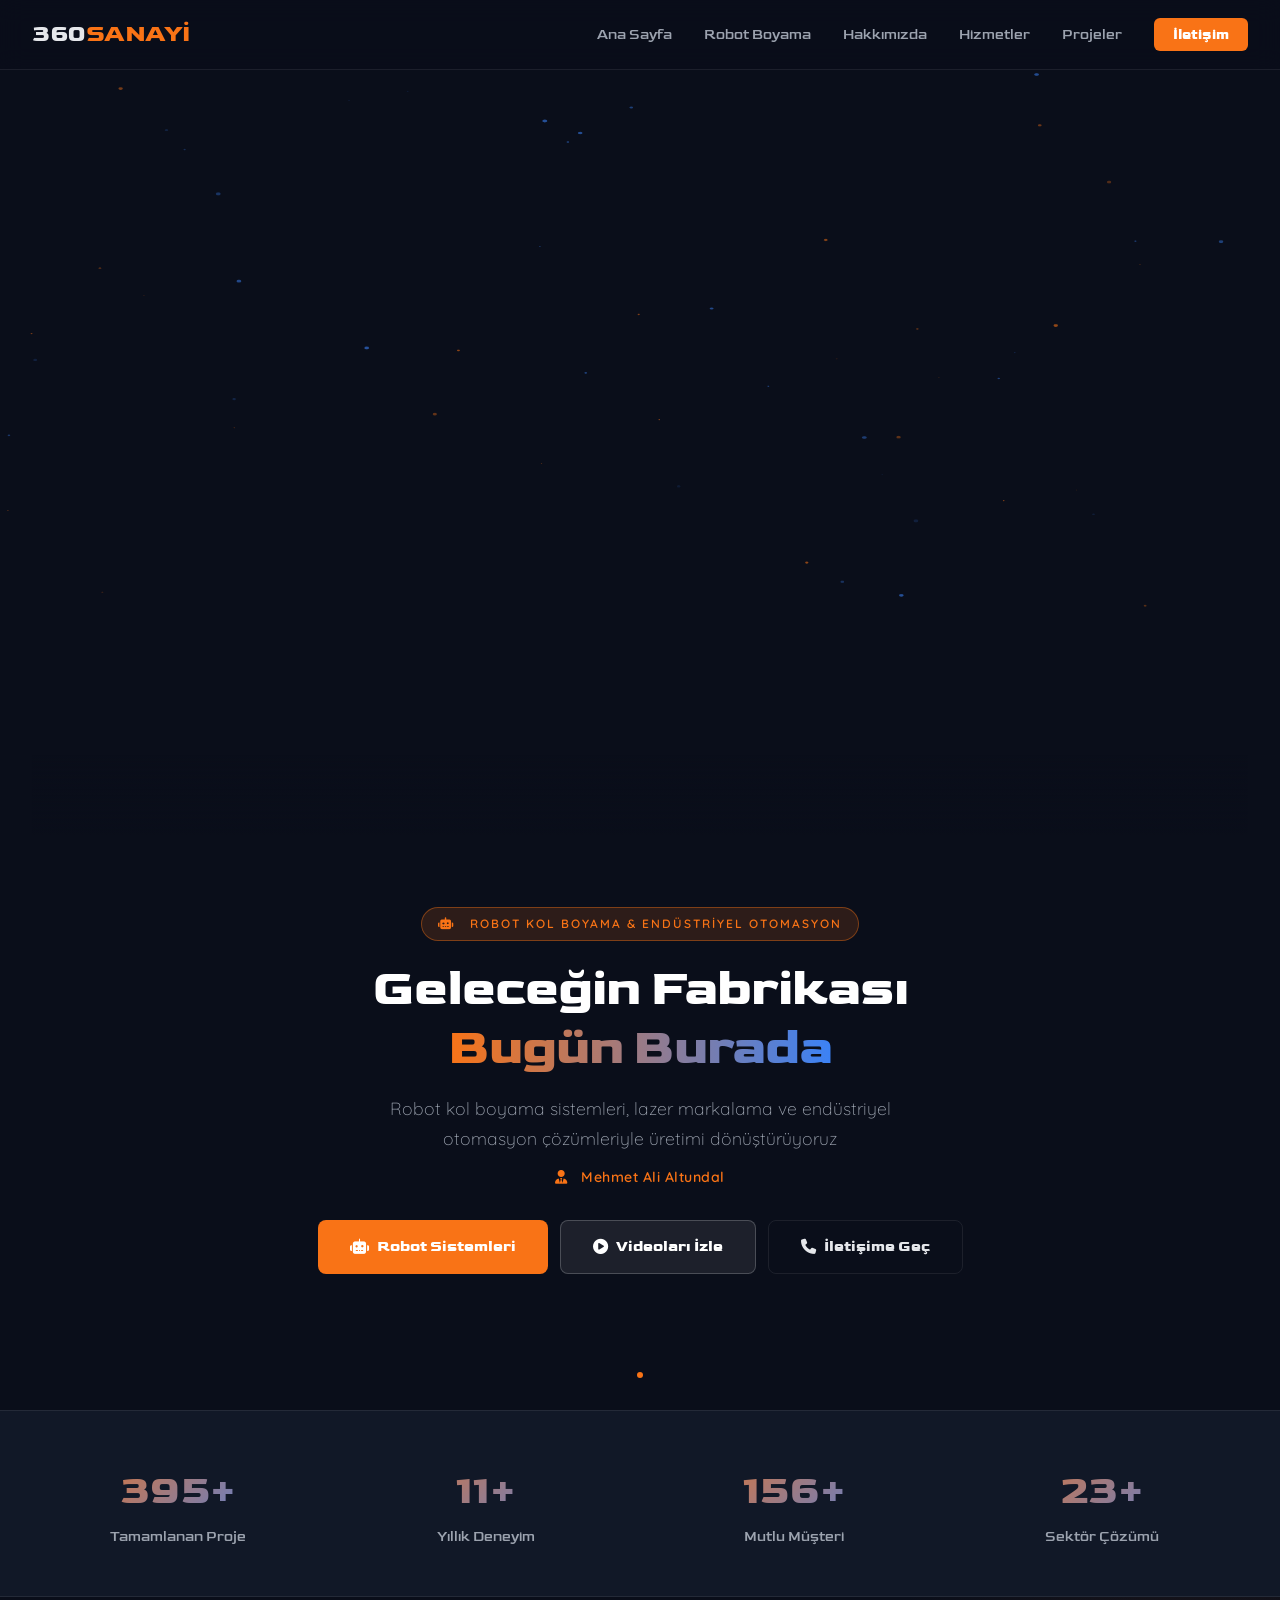
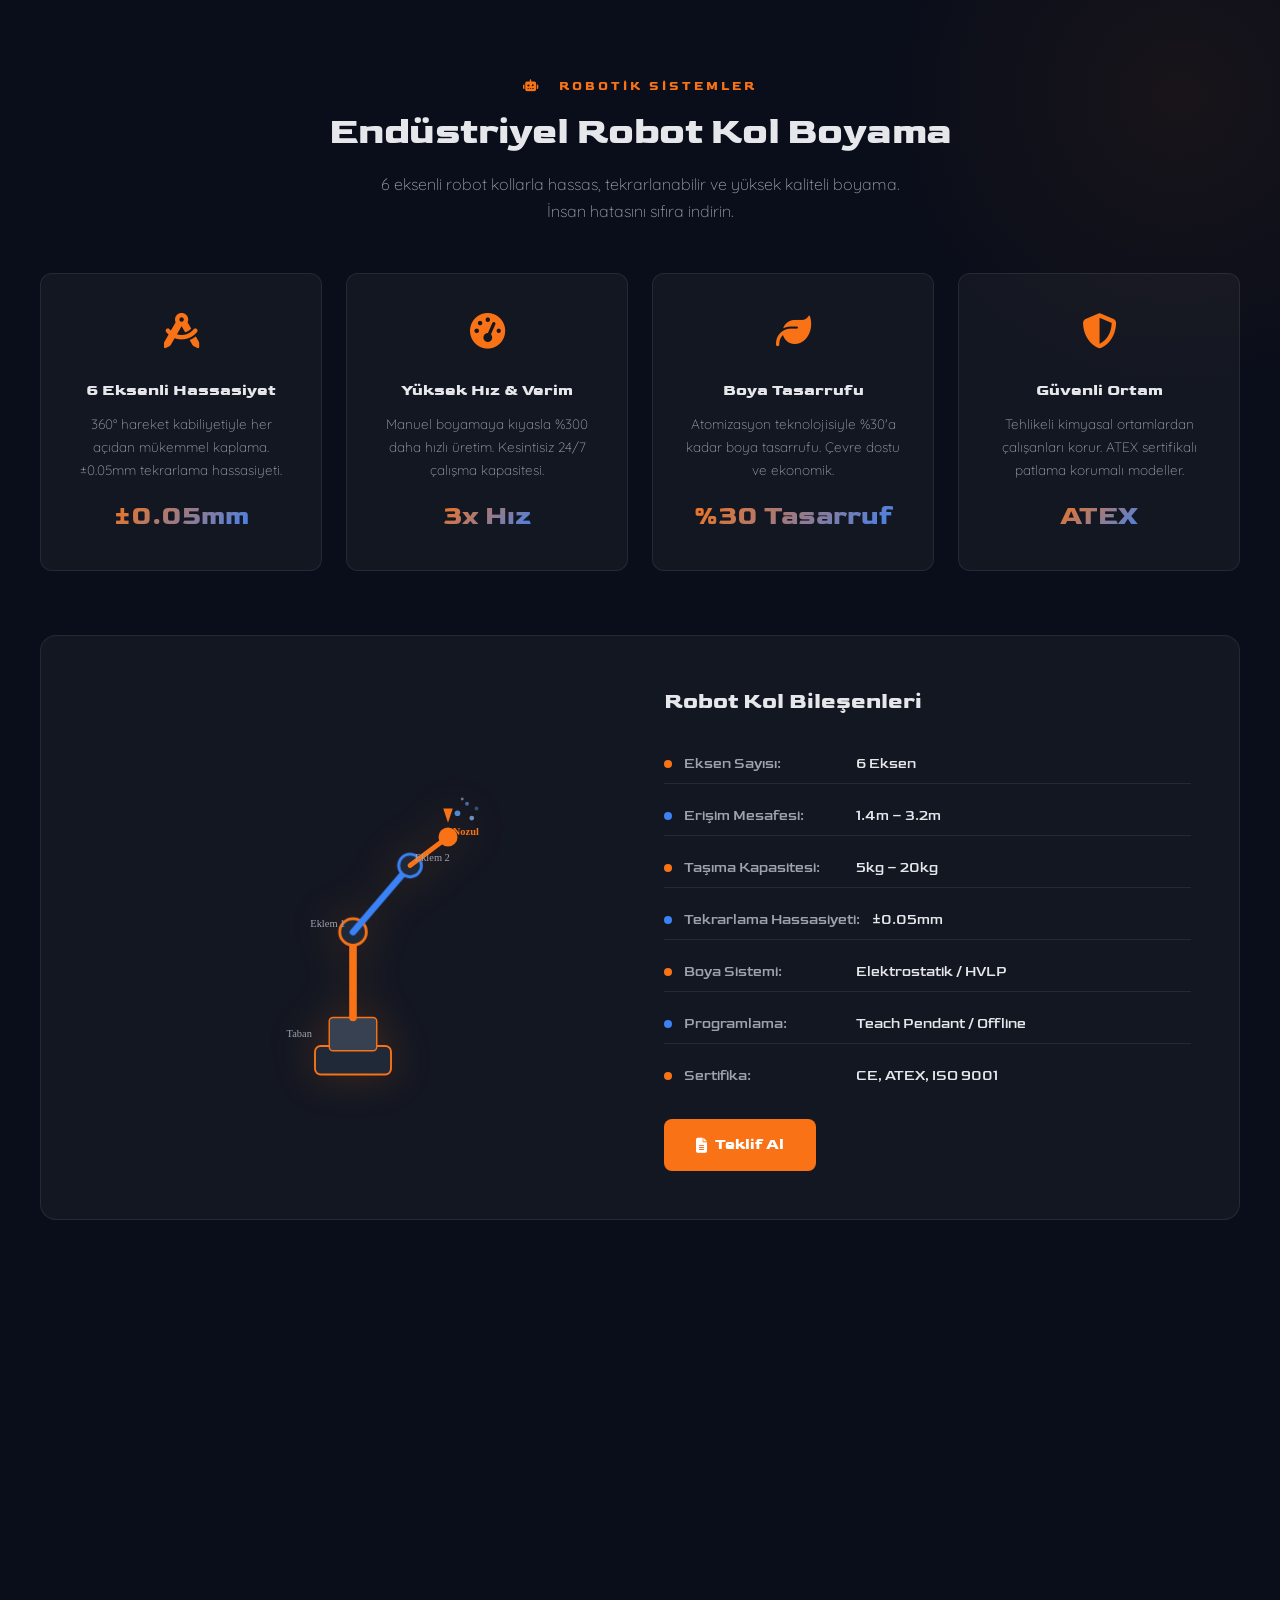
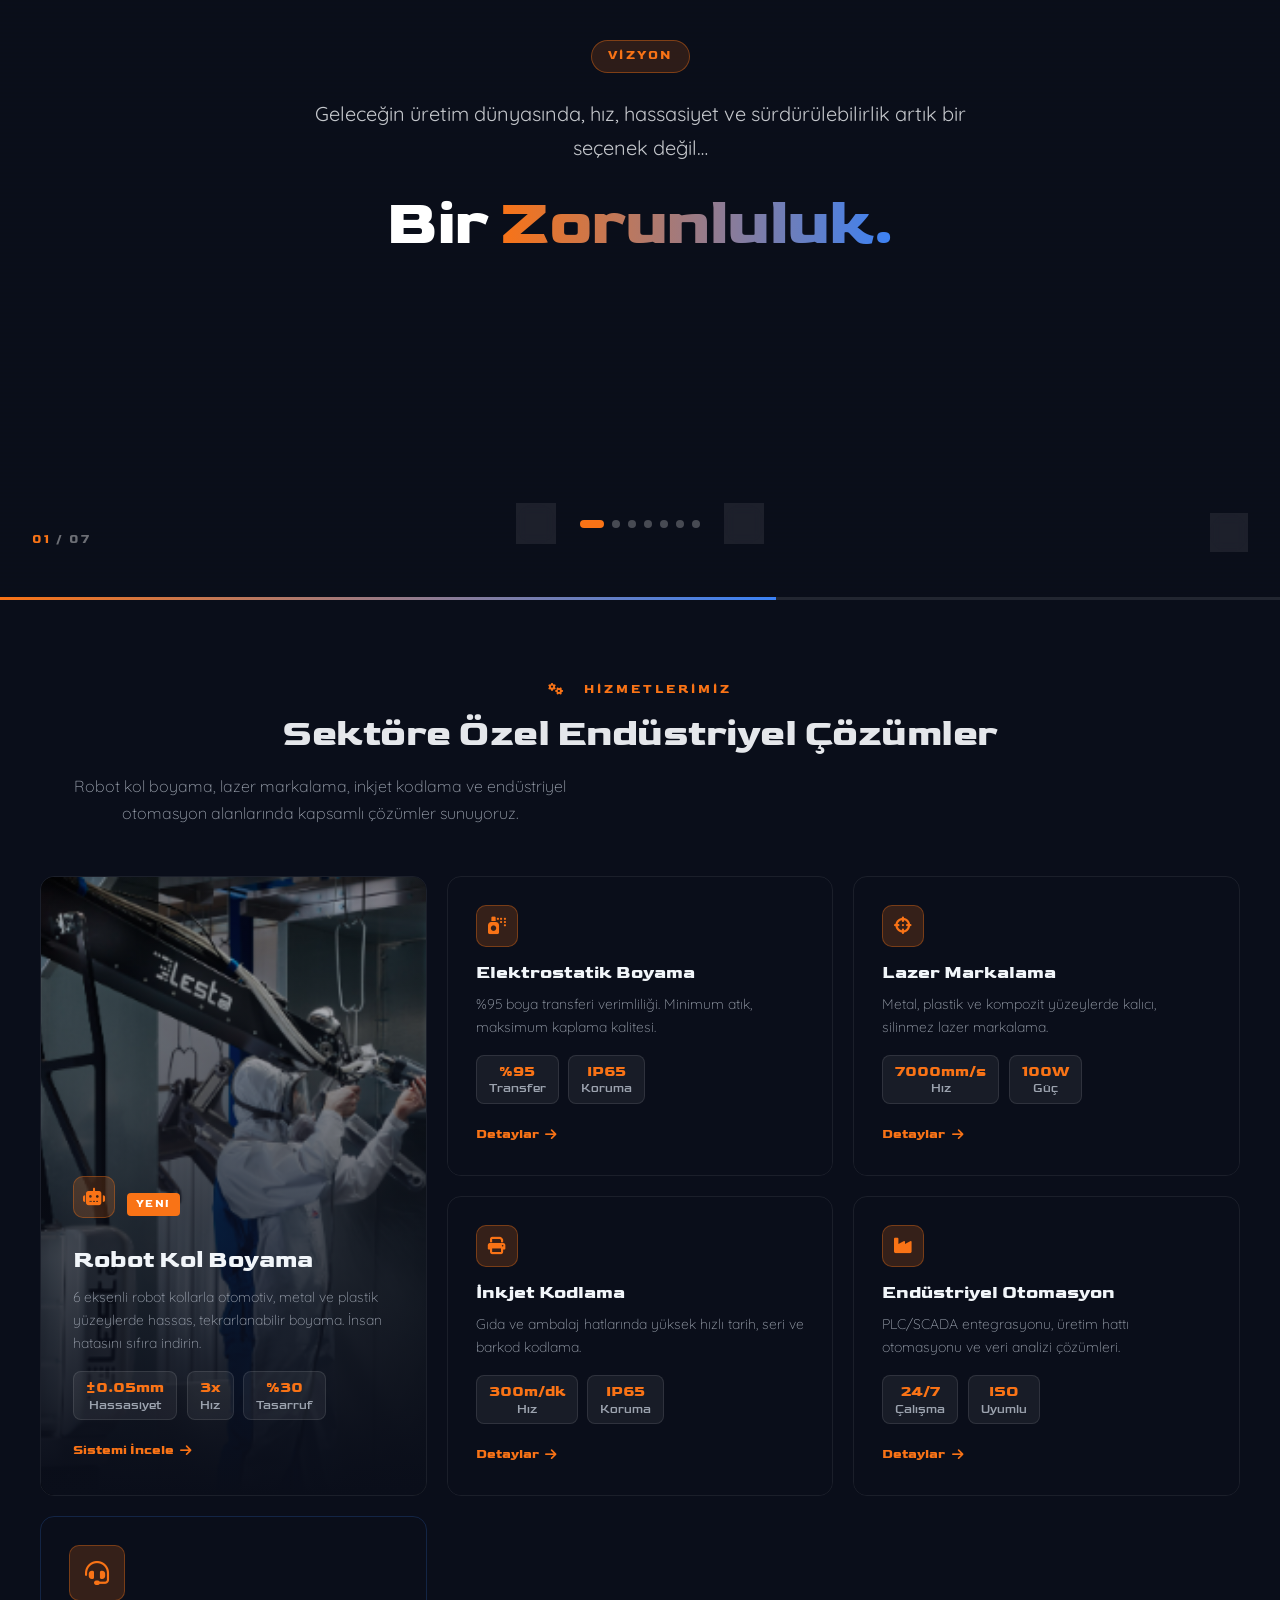
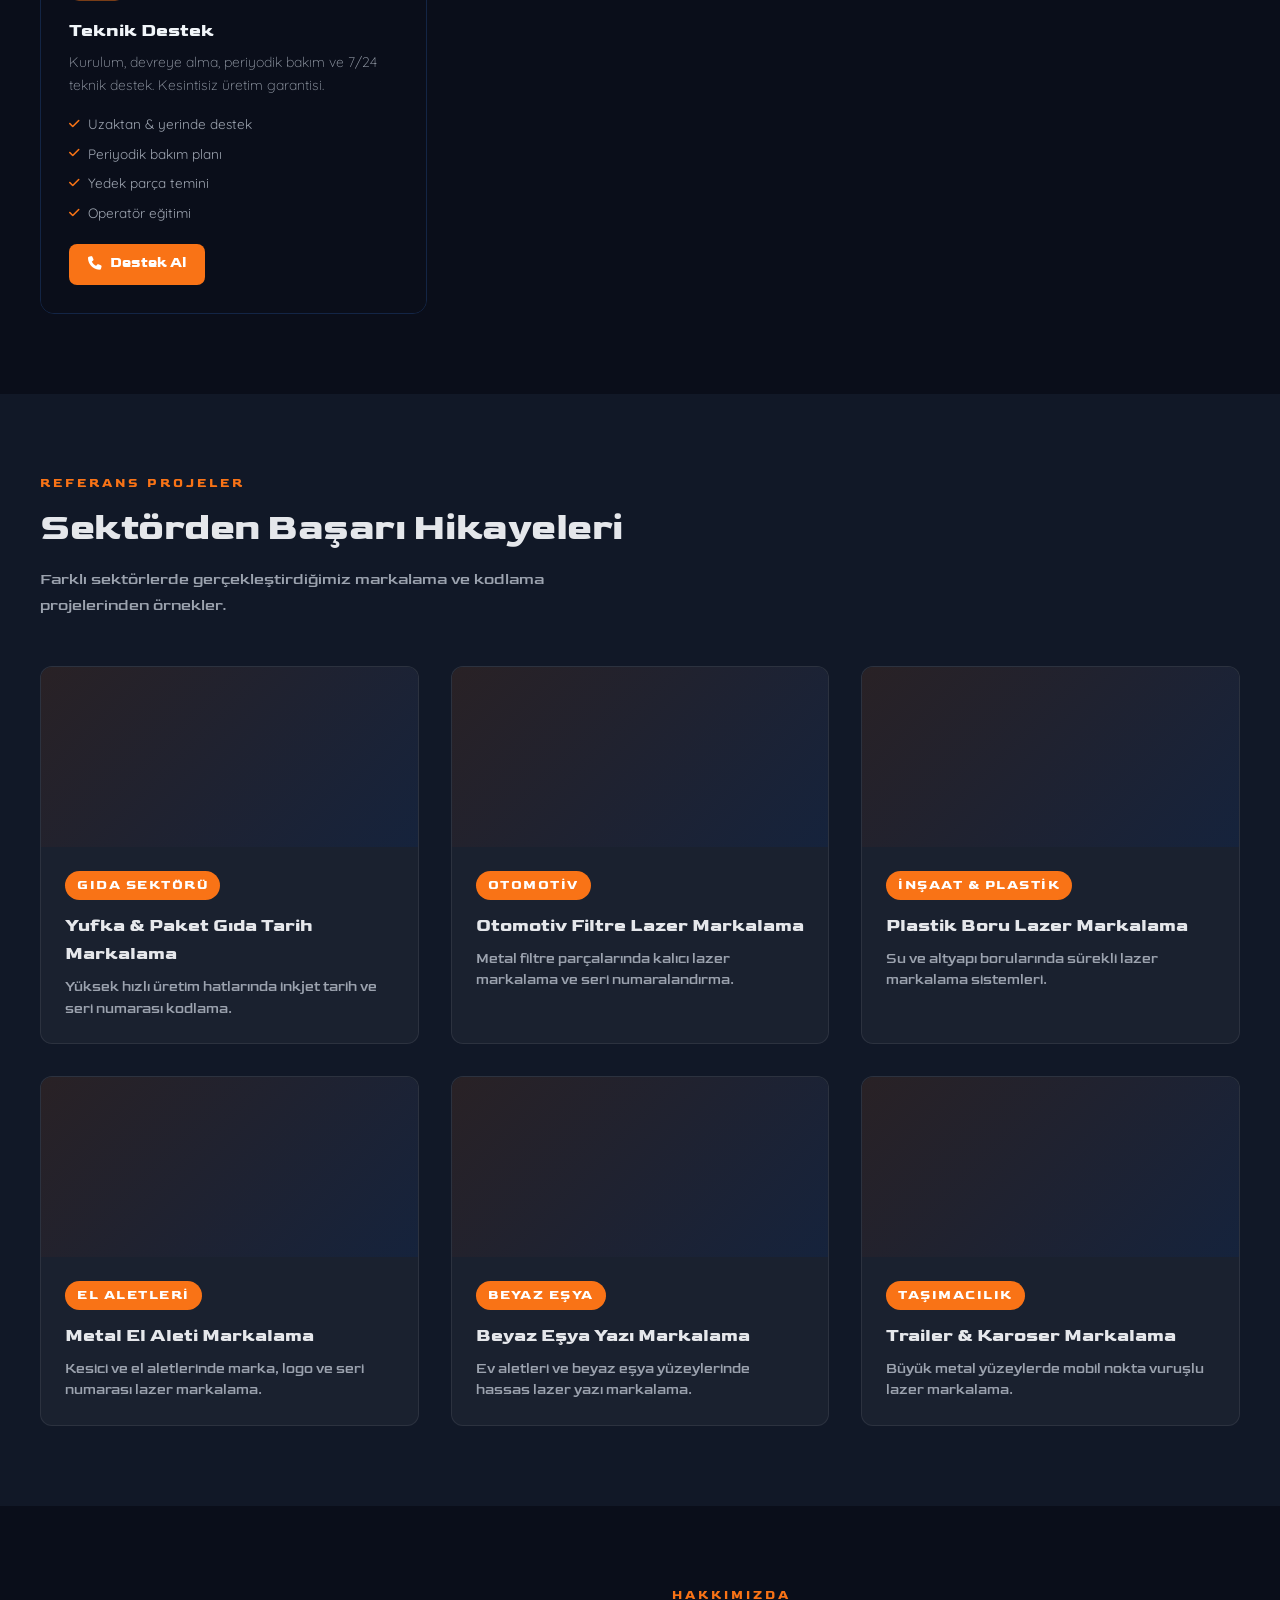
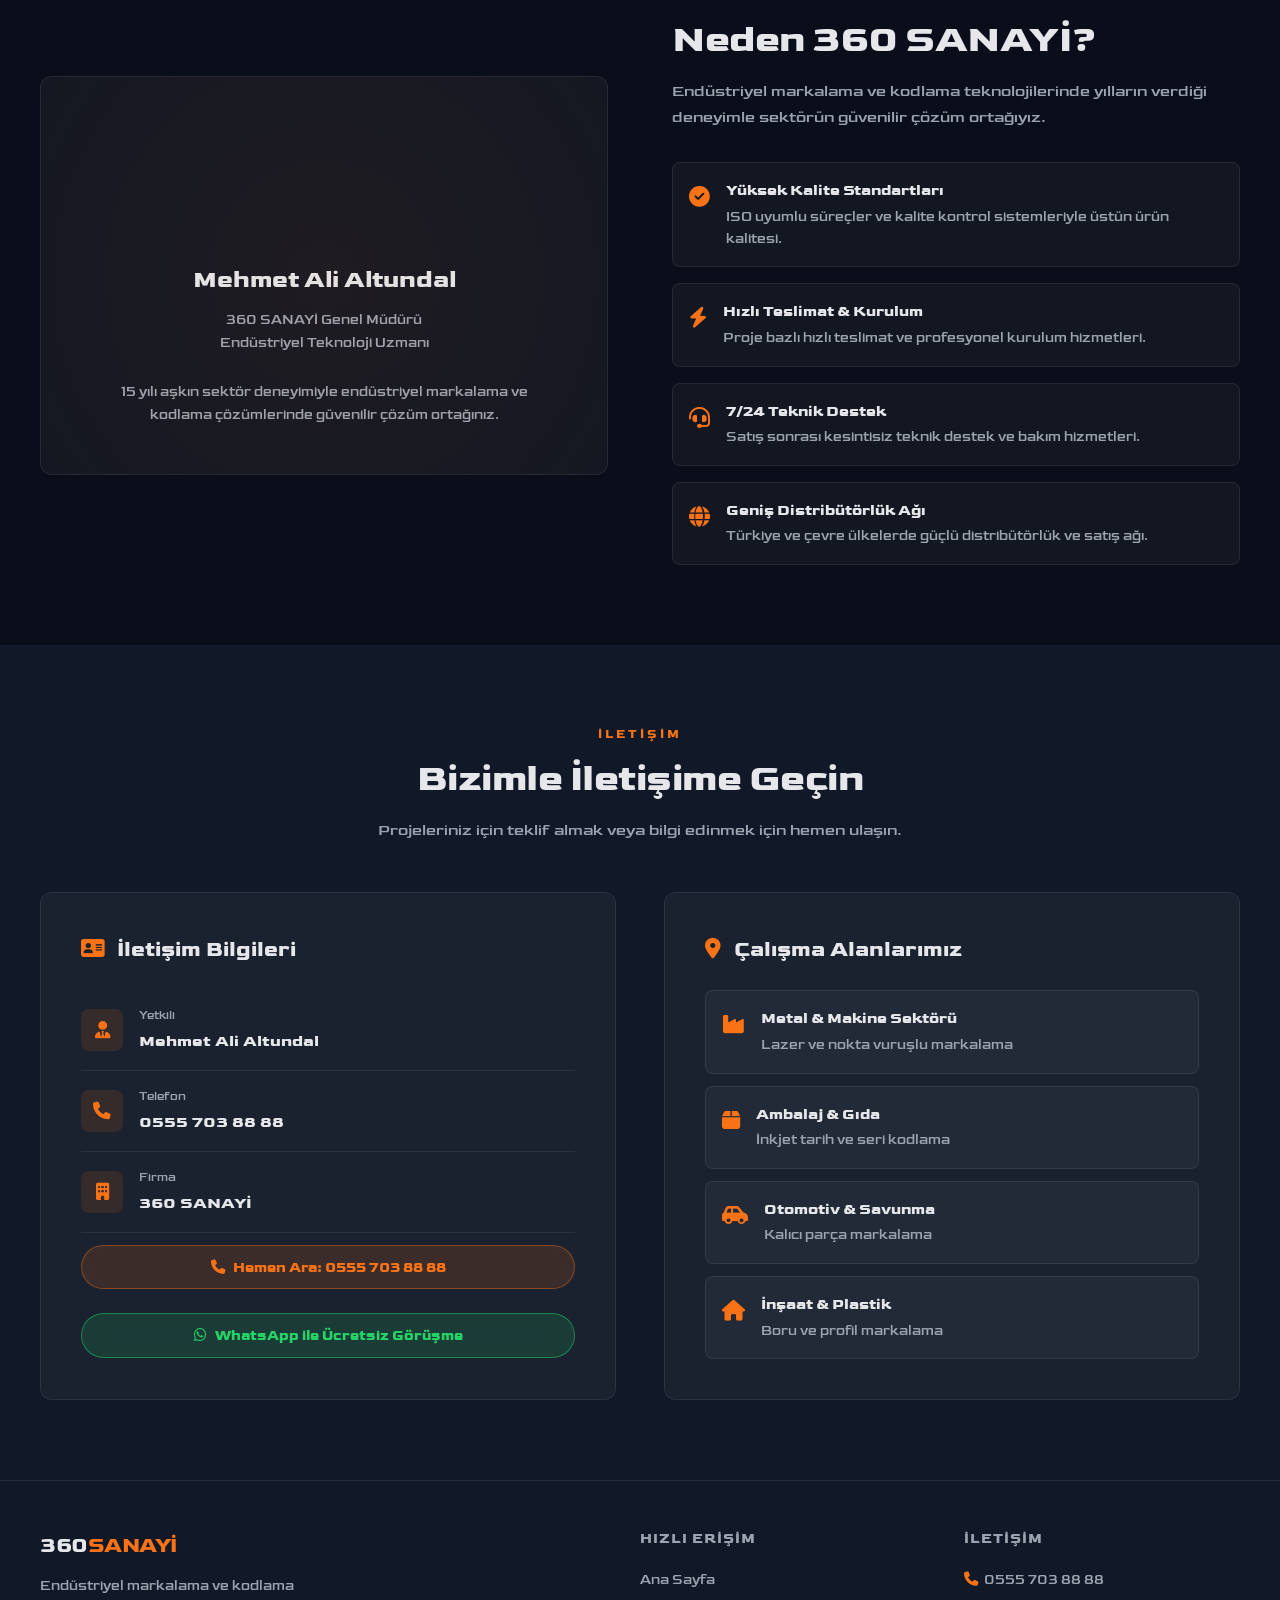
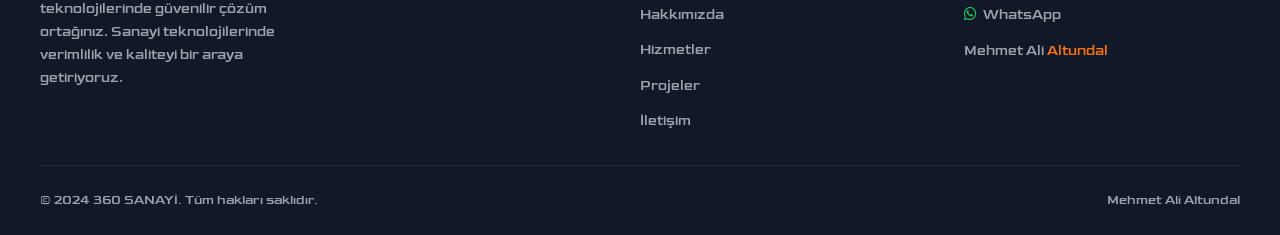
==== commit 86f78c95: "Add industrial design to splashscreen with animated gears and improved effects" ====
--- a/360sanayi/index.html
+++ b/360sanayi/index.html
@@ -70,6 +70,14 @@
   <script defer src="assets/main.js"></script>
 <div id="splash">
   <div class="splash-logo-container">
+    <!-- Endüstriyel Çark Animasyonları -->
+    <div class="industrial-gears">
+      <div class="gear gear-1"></div>
+      <div class="gear gear-2"></div>
+      <div class="gear gear-3"></div>
+      <div class="gear gear-4"></div>
+    </div>
+    
     <!-- SVG Logo Animation - Hemen görünür -->
     <div class="splash-svg-logo">
       <svg viewBox="0 0 400 200" class="logo-svg" aria-label="360 SANAYİ Logo">
@@ -83,7 +91,7 @@
         <text x="200" y="145" text-anchor="middle" class="logo-text-accent">SANAYİ</text>
         <circle class="logo-circle" cx="200" cy="100" r="80" />
       </svg>
-      <div class="splash-loading-text">Yükleniyor...</div>
+      <div class="splash-loading-text">Endüstriyel Çözümler Yükleniyor...</div>
     </div>
     
     <!-- Video arka planda hazırlanır -->
--- a/360sanayi/assets/style.css
+++ b/360sanayi/assets/style.css
@@ -62,18 +62,106 @@
 a { color: inherit; text-decoration: none; }
 img { max-width: 100%; height: auto; display: block; }
 
-/* ===== SPLASH SCREEN - HYBRID APPROACH ===== */
+/* ===== SPLASH SCREEN - INDUSTRIAL DESIGN ===== */
 #splash {
   position: fixed;
   inset: 0;
-  background: var(--dark);
+  background: linear-gradient(135deg, var(--dark) 0%, #0f172a 50%, var(--dark2) 100%);
   display: flex;
   align-items: center;
   justify-content: center;
   z-index: 9999;
   transition: opacity 0.5s ease, visibility 0.5s ease;
+  overflow: hidden;
 }
 #splash.hidden { opacity: 0; visibility: hidden; }
+
+/* Endüstriyel Çark Animasyonları */
+.industrial-gears {
+  position: absolute;
+  width: 100%;
+  height: 100%;
+  pointer-events: none;
+  opacity: 0.15;
+}
+
+.gear {
+  position: absolute;
+  border: 3px solid var(--accent);
+  border-radius: 50%;
+  box-shadow: 
+    inset 0 0 20px rgba(249,115,22,0.3),
+    0 0 30px rgba(249,115,22,0.2);
+}
+
+.gear::before {
+  content: '';
+  position: absolute;
+  top: 50%;
+  left: 50%;
+  width: 60%;
+  height: 60%;
+  border: 2px solid var(--accent);
+  border-radius: 50%;
+  transform: translate(-50%, -50%);
+}
+
+.gear::after {
+  content: '';
+  position: absolute;
+  top: 50%;
+  left: 50%;
+  width: 4px;
+  height: 40%;
+  background: var(--accent);
+  transform: translate(-50%, -50%);
+  box-shadow: 
+    0 0 10px rgba(249,115,22,0.5),
+    0 20px 0 rgba(249,115,22,0.8),
+    0 -20px 0 rgba(249,115,22,0.8);
+}
+
+.gear-1 {
+  width: 120px;
+  height: 120px;
+  top: 10%;
+  left: 10%;
+  animation: rotateClockwise 8s linear infinite;
+}
+
+.gear-2 {
+  width: 80px;
+  height: 80px;
+  top: 15%;
+  right: 15%;
+  animation: rotateCounterClockwise 6s linear infinite;
+}
+
+.gear-3 {
+  width: 150px;
+  height: 150px;
+  bottom: 20%;
+  left: 15%;
+  animation: rotateClockwise 10s linear infinite;
+}
+
+.gear-4 {
+  width: 100px;
+  height: 100px;
+  bottom: 25%;
+  right: 10%;
+  animation: rotateCounterClockwise 7s linear infinite;
+}
+
+@keyframes rotateClockwise {
+  from { transform: rotate(0deg); }
+  to { transform: rotate(360deg); }
+}
+
+@keyframes rotateCounterClockwise {
+  from { transform: rotate(360deg); }
+  to { transform: rotate(0deg); }
+}
 
 .splash-logo-container {
   position: relative;
@@ -105,7 +193,8 @@
   fill: #e5e7eb;
   font-family: 'Goldman', sans-serif;
   opacity: 0;
-  animation: logoTextIn 0.6s ease-out 0.2s forwards;
+  animation: logoTextIn 0.8s ease-out 0.2s forwards;
+  text-shadow: 0 0 20px rgba(229,231,235,0.3);
 }
 
 .logo-text-accent {
@@ -114,12 +203,21 @@
   fill: #f97316;
   font-family: 'Goldman', sans-serif;
   opacity: 0;
-  animation: logoTextIn 0.6s ease-out 0.3s forwards, accentPulse 2s ease-in-out 0.5s infinite alternate;
-}
-
-@keyframes accentPulse {
-  from { fill: #f97316; filter: drop-shadow(0 0 5px rgba(249,115,22,0.5)); }
-  to { fill: #3b82f6; filter: drop-shadow(0 0 15px rgba(59,130,246,0.8)); }
+  animation: logoTextIn 0.8s ease-out 0.3s forwards, industrialPulse 3s ease-in-out 0.5s infinite alternate;
+  text-shadow: 0 0 25px rgba(249,115,22,0.5);
+}
+
+@keyframes industrialPulse {
+  from { 
+    fill: #f97316; 
+    filter: drop-shadow(0 0 15px rgba(249,115,22,0.6)) brightness(1);
+    transform: scale(1);
+  }
+  to { 
+    fill: #3b82f6; 
+    filter: drop-shadow(0 0 30px rgba(59,130,246,0.8)) brightness(1.2);
+    transform: scale(1.02);
+  }
 }
 
 .logo-circle {
@@ -157,9 +255,25 @@
   color: var(--text-muted);
   font-size: 0.9rem;
   font-family: var(--font-secondary);
-  letter-spacing: 1px;
+  letter-spacing: 2px;
+  text-transform: uppercase;
   opacity: 0;
-  animation: fadeInOut 1.5s ease-in-out 0.5s infinite;
+  animation: industrialLoading 2s ease-in-out 0.5s infinite;
+  text-shadow: 0 0 10px rgba(156,163,175,0.3);
+}
+
+@keyframes industrialLoading {
+  0%, 100% { 
+    opacity: 0.4; 
+    transform: translateY(0);
+    color: var(--text-muted);
+  }
+  50% { 
+    opacity: 1; 
+    transform: translateY(-2px);
+    color: var(--accent);
+    text-shadow: 0 0 15px rgba(249,115,22,0.5);
+  }
 }
 
 @keyframes fadeInOut {
